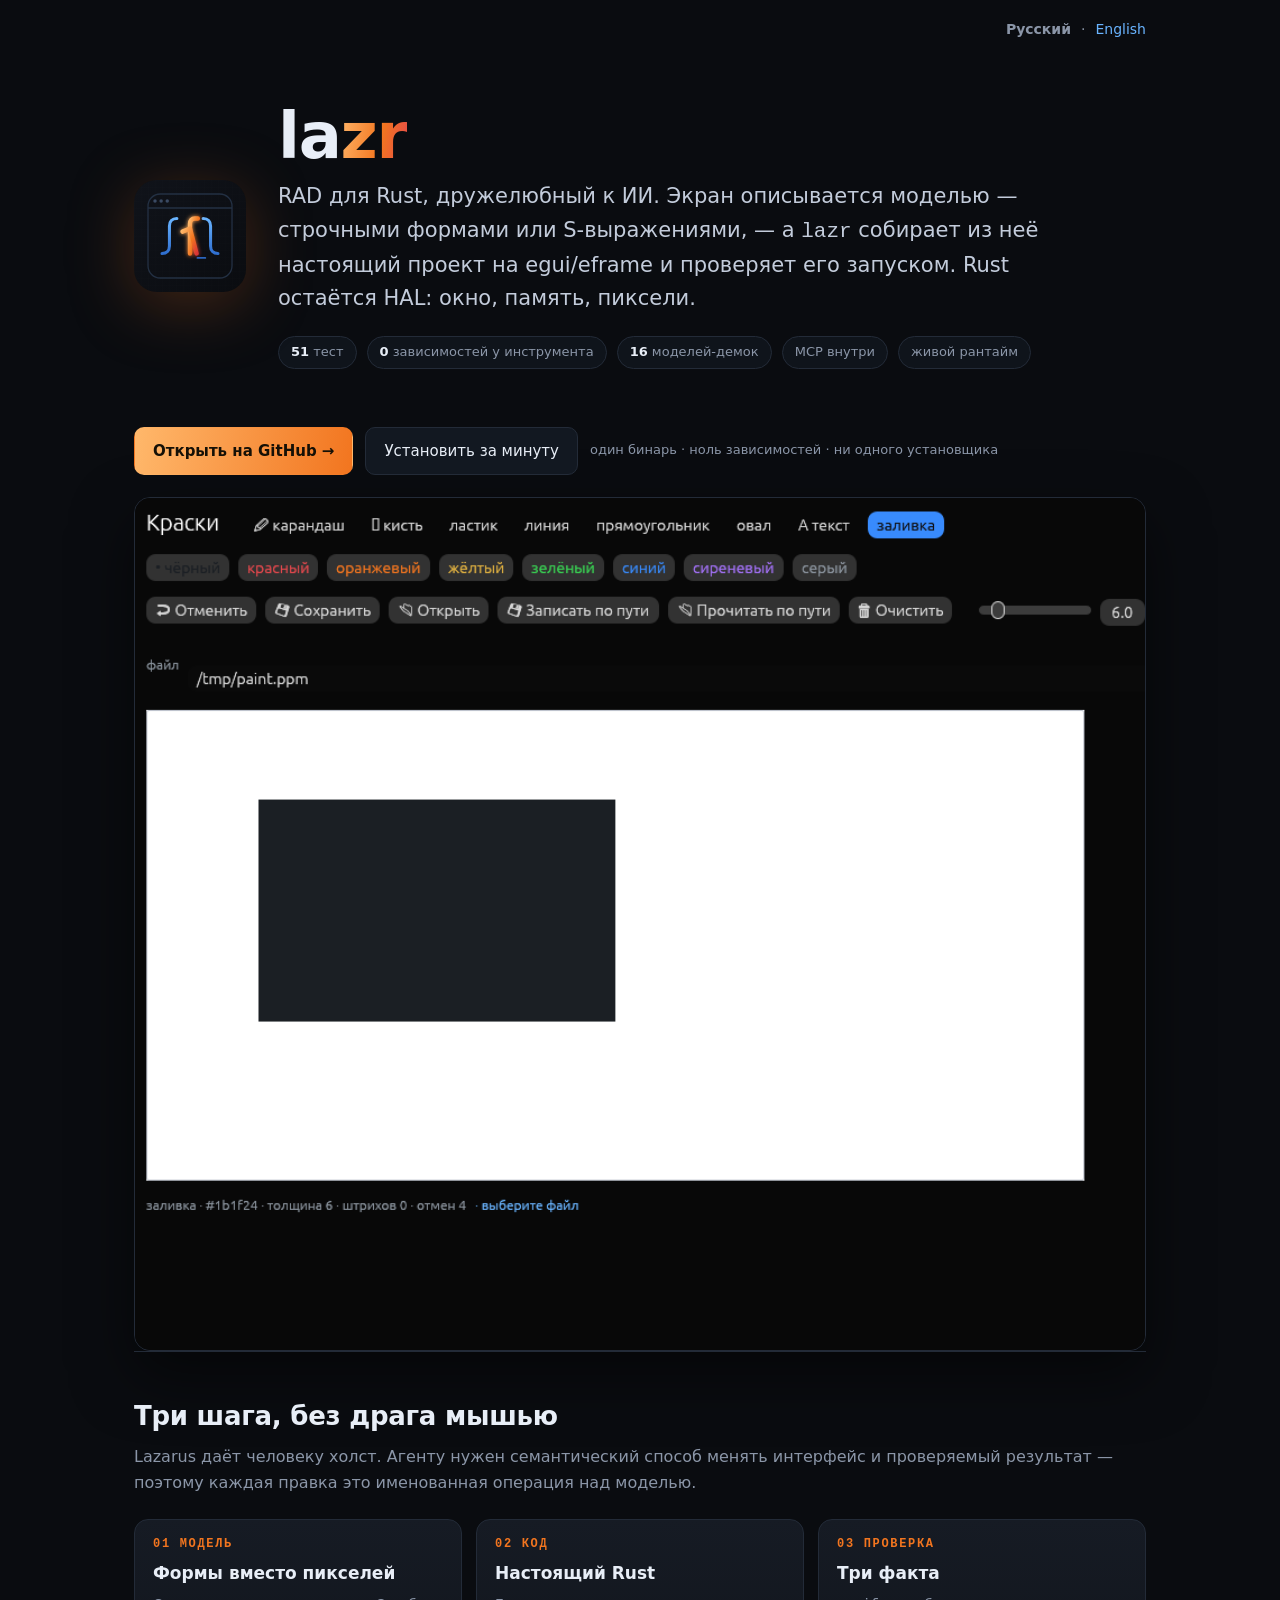
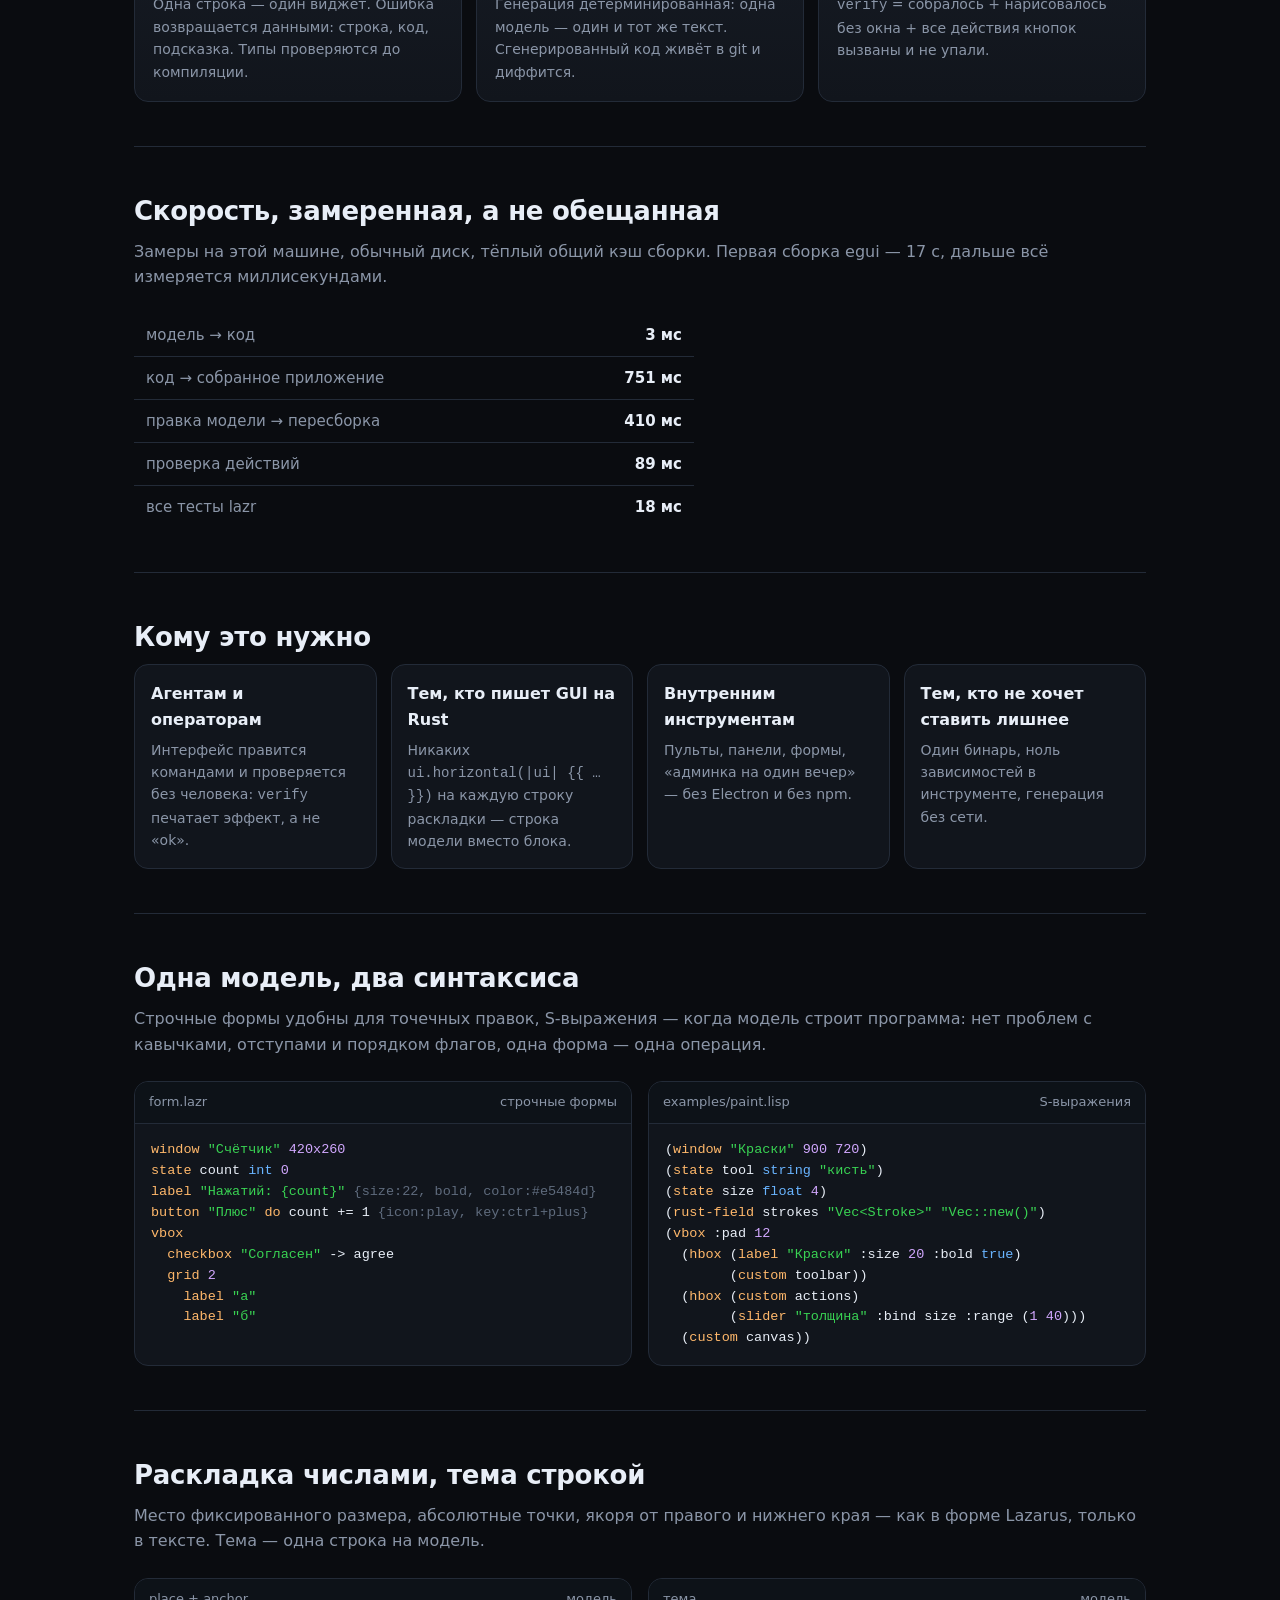
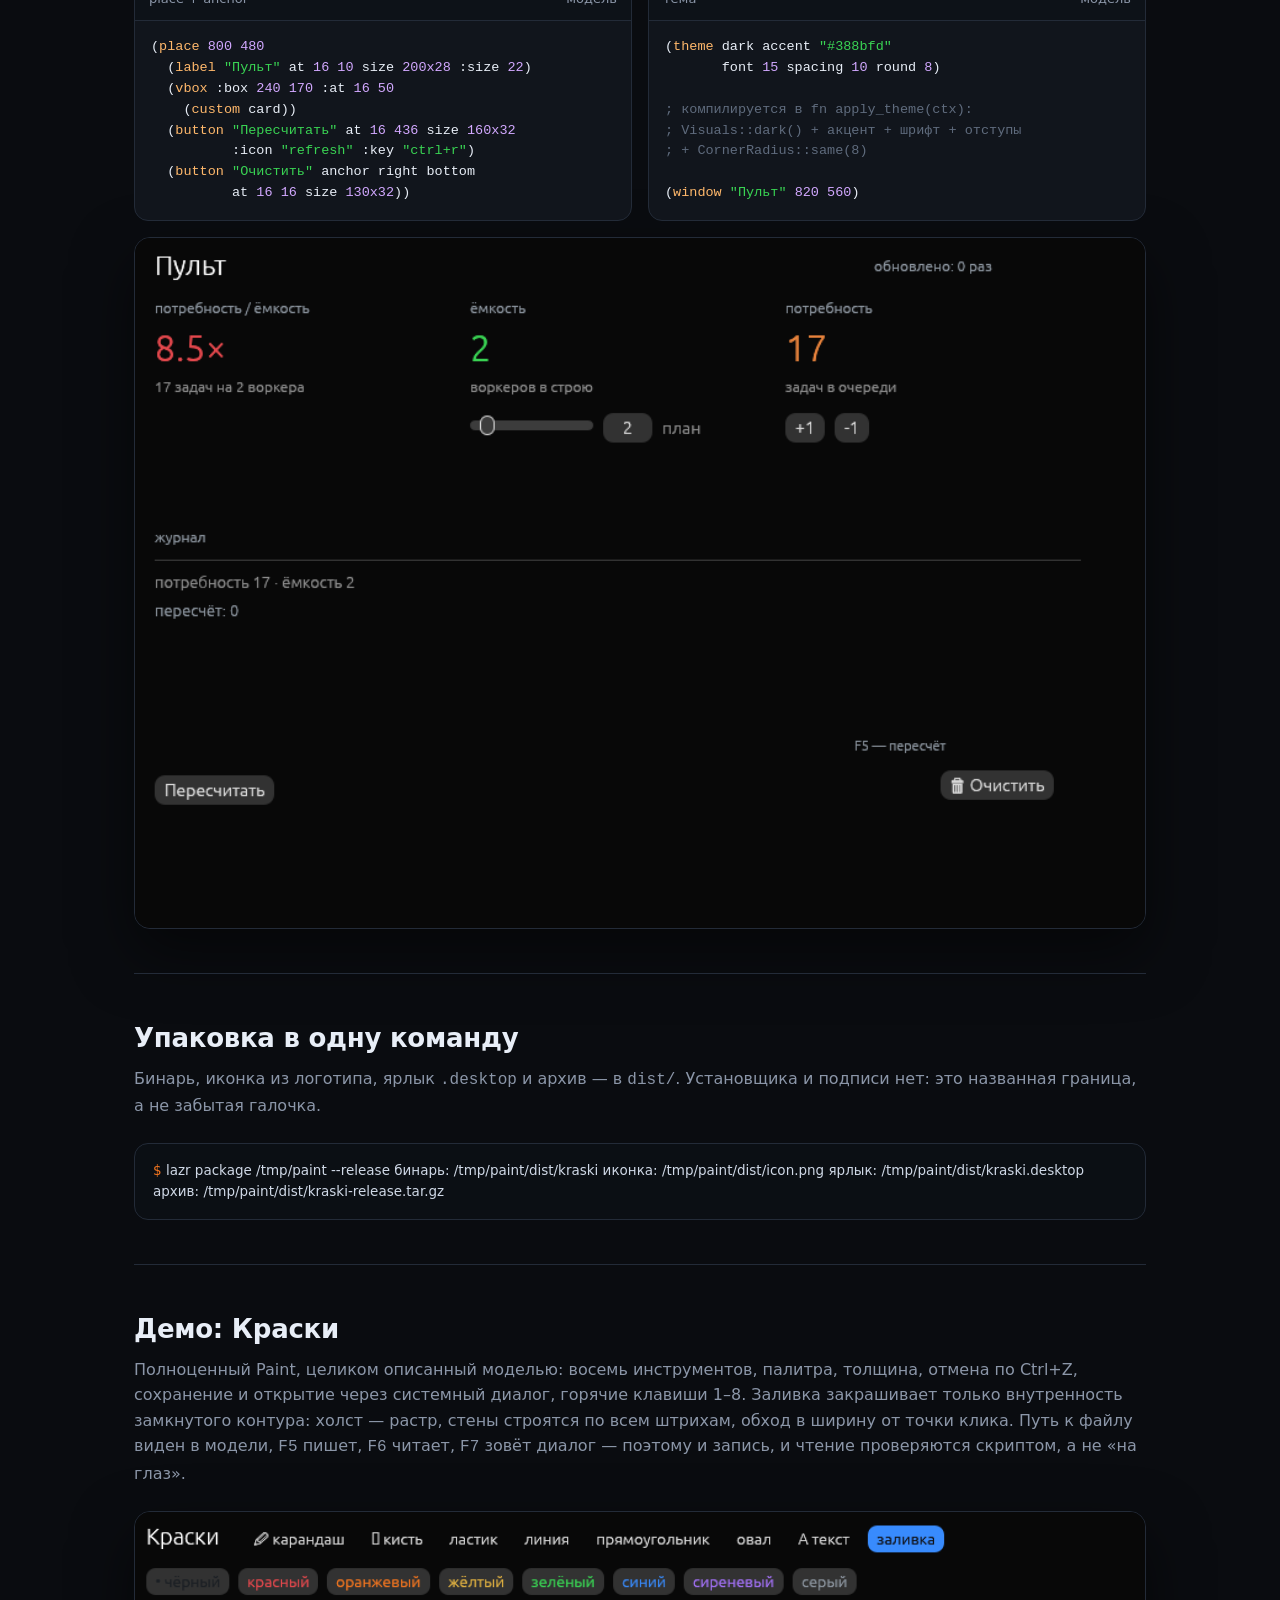
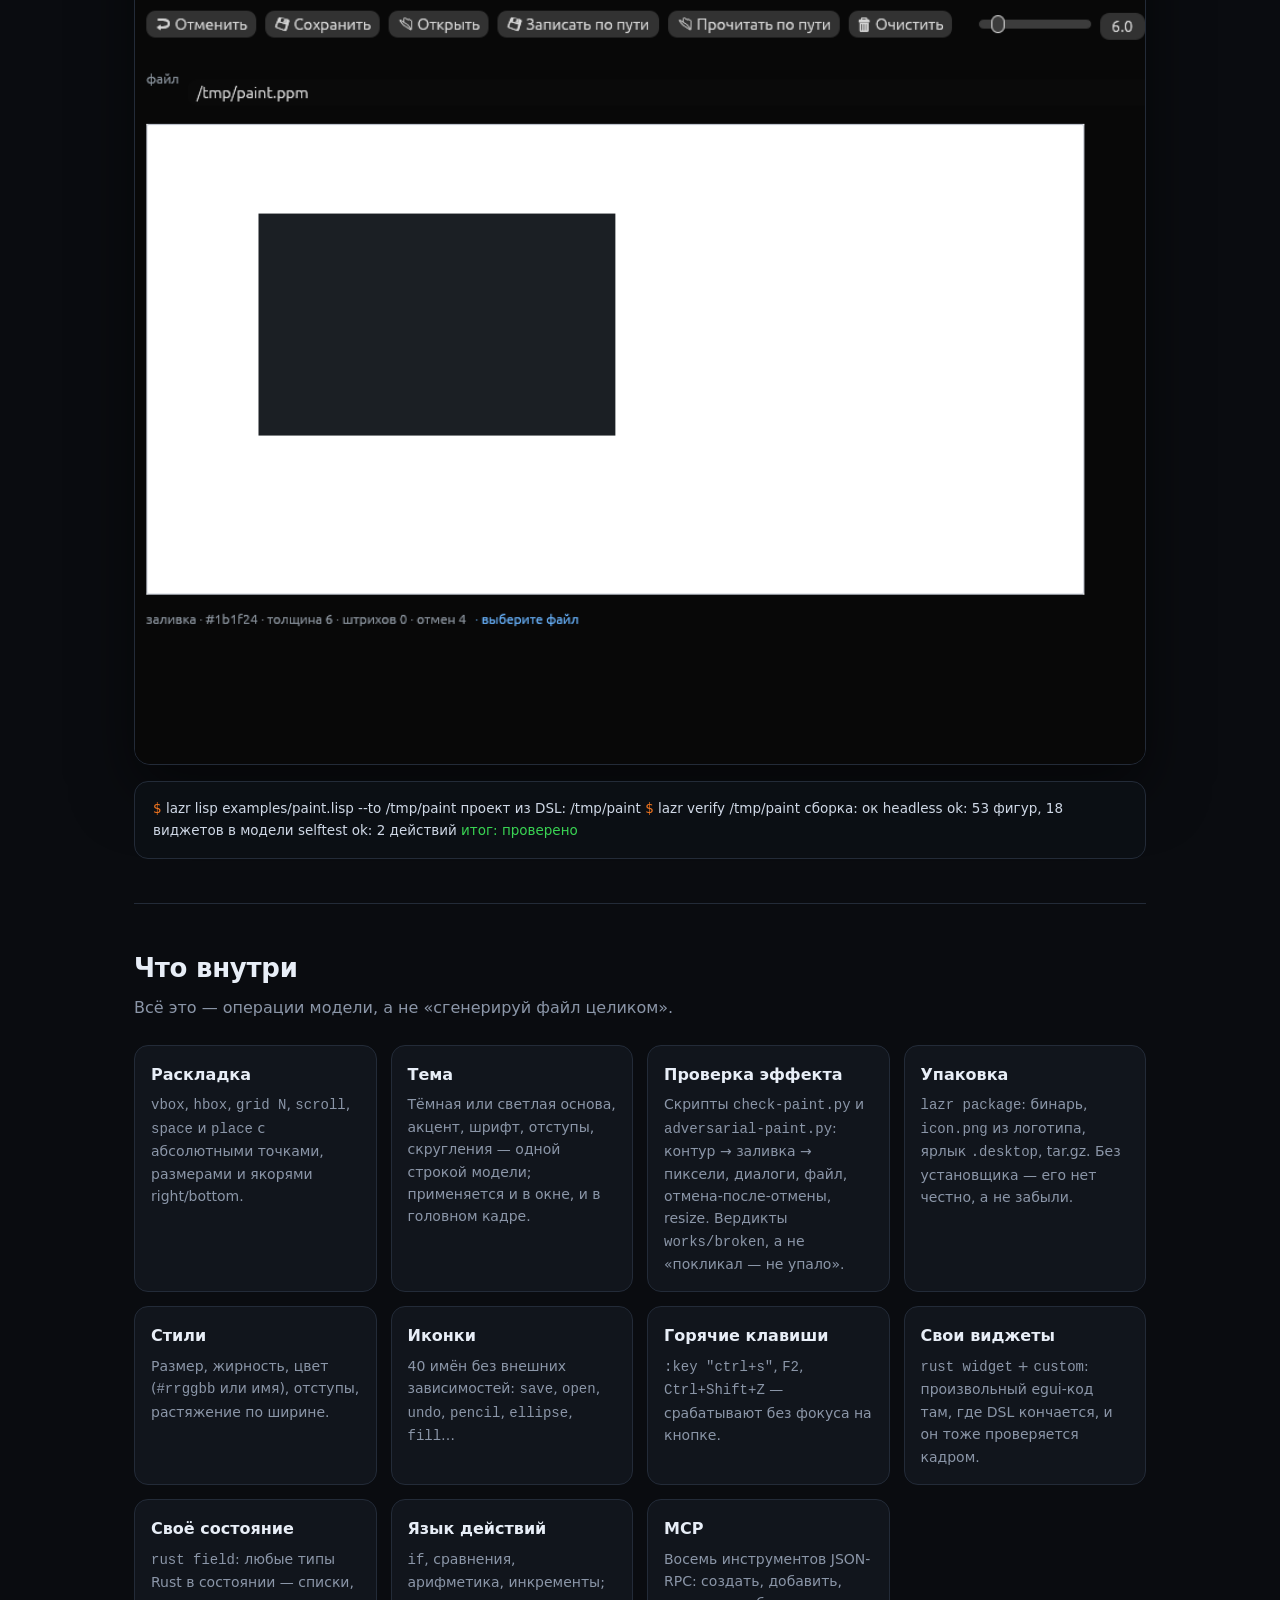
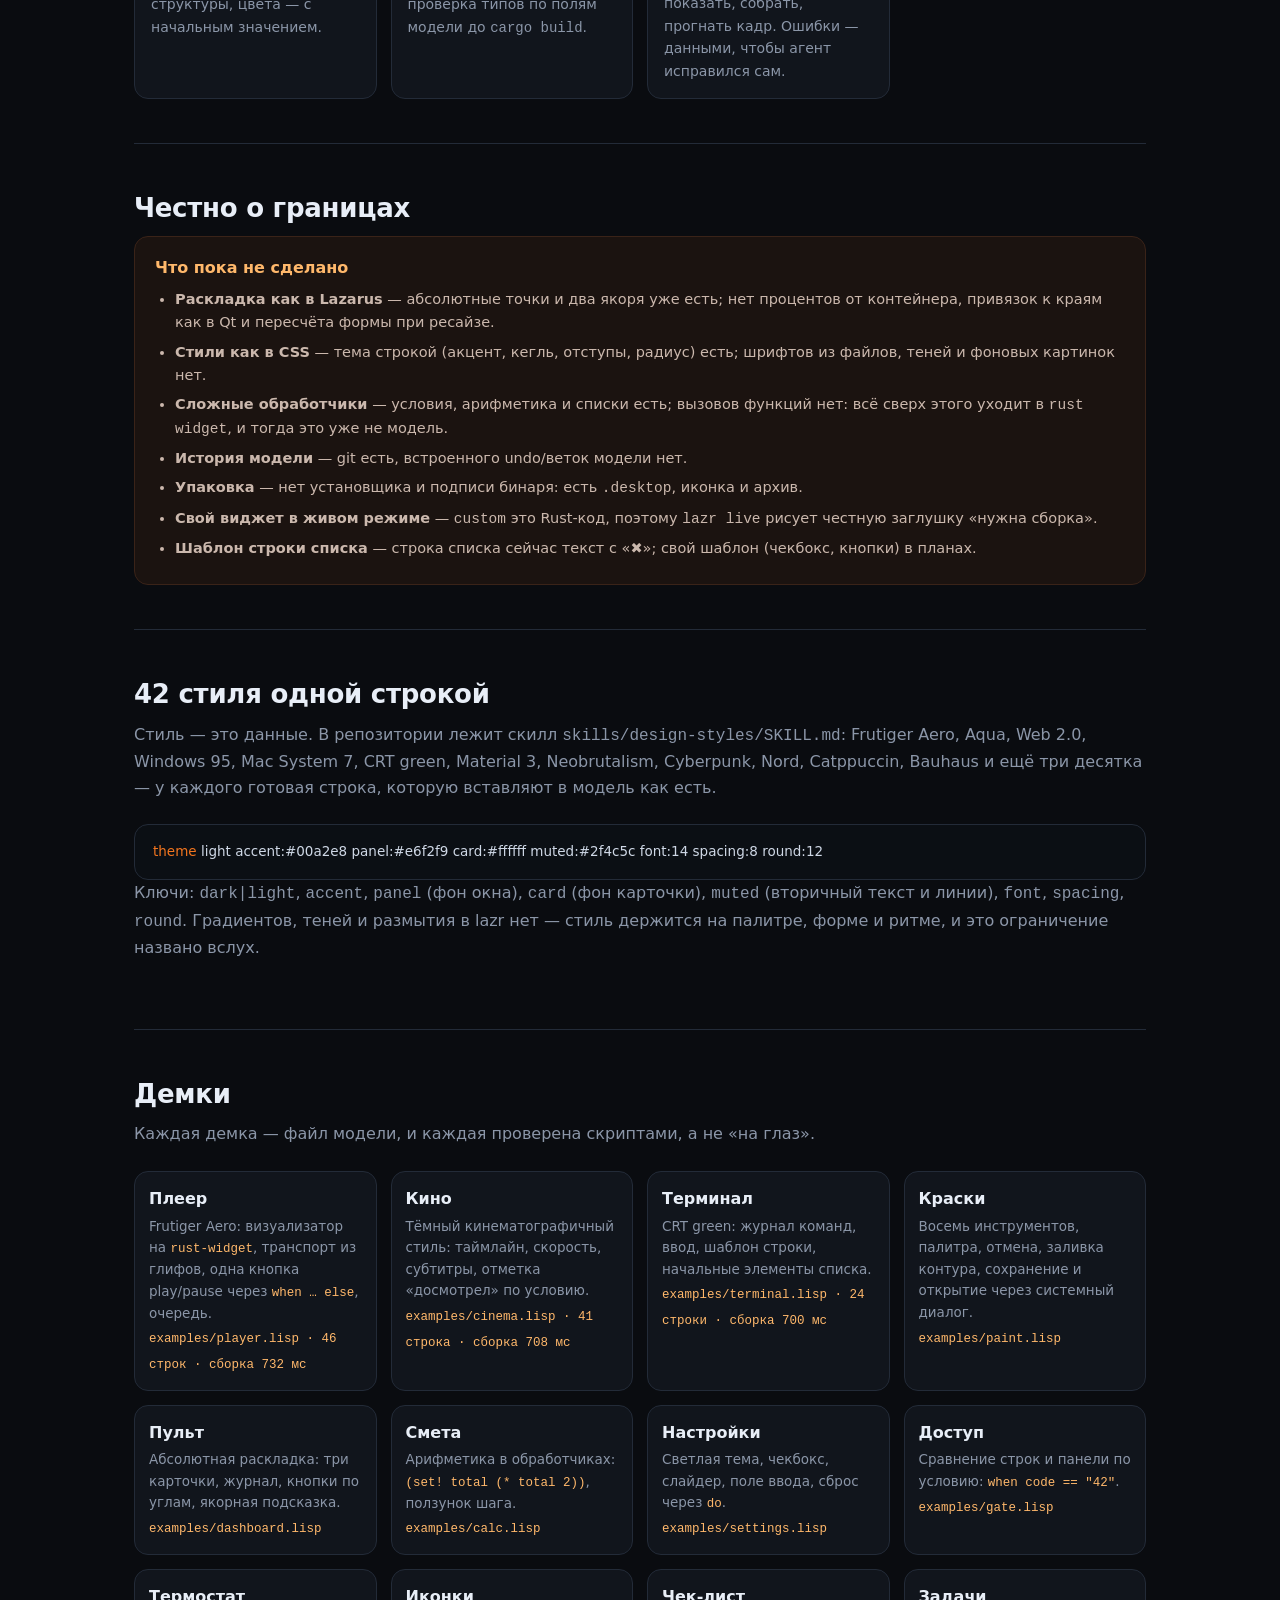
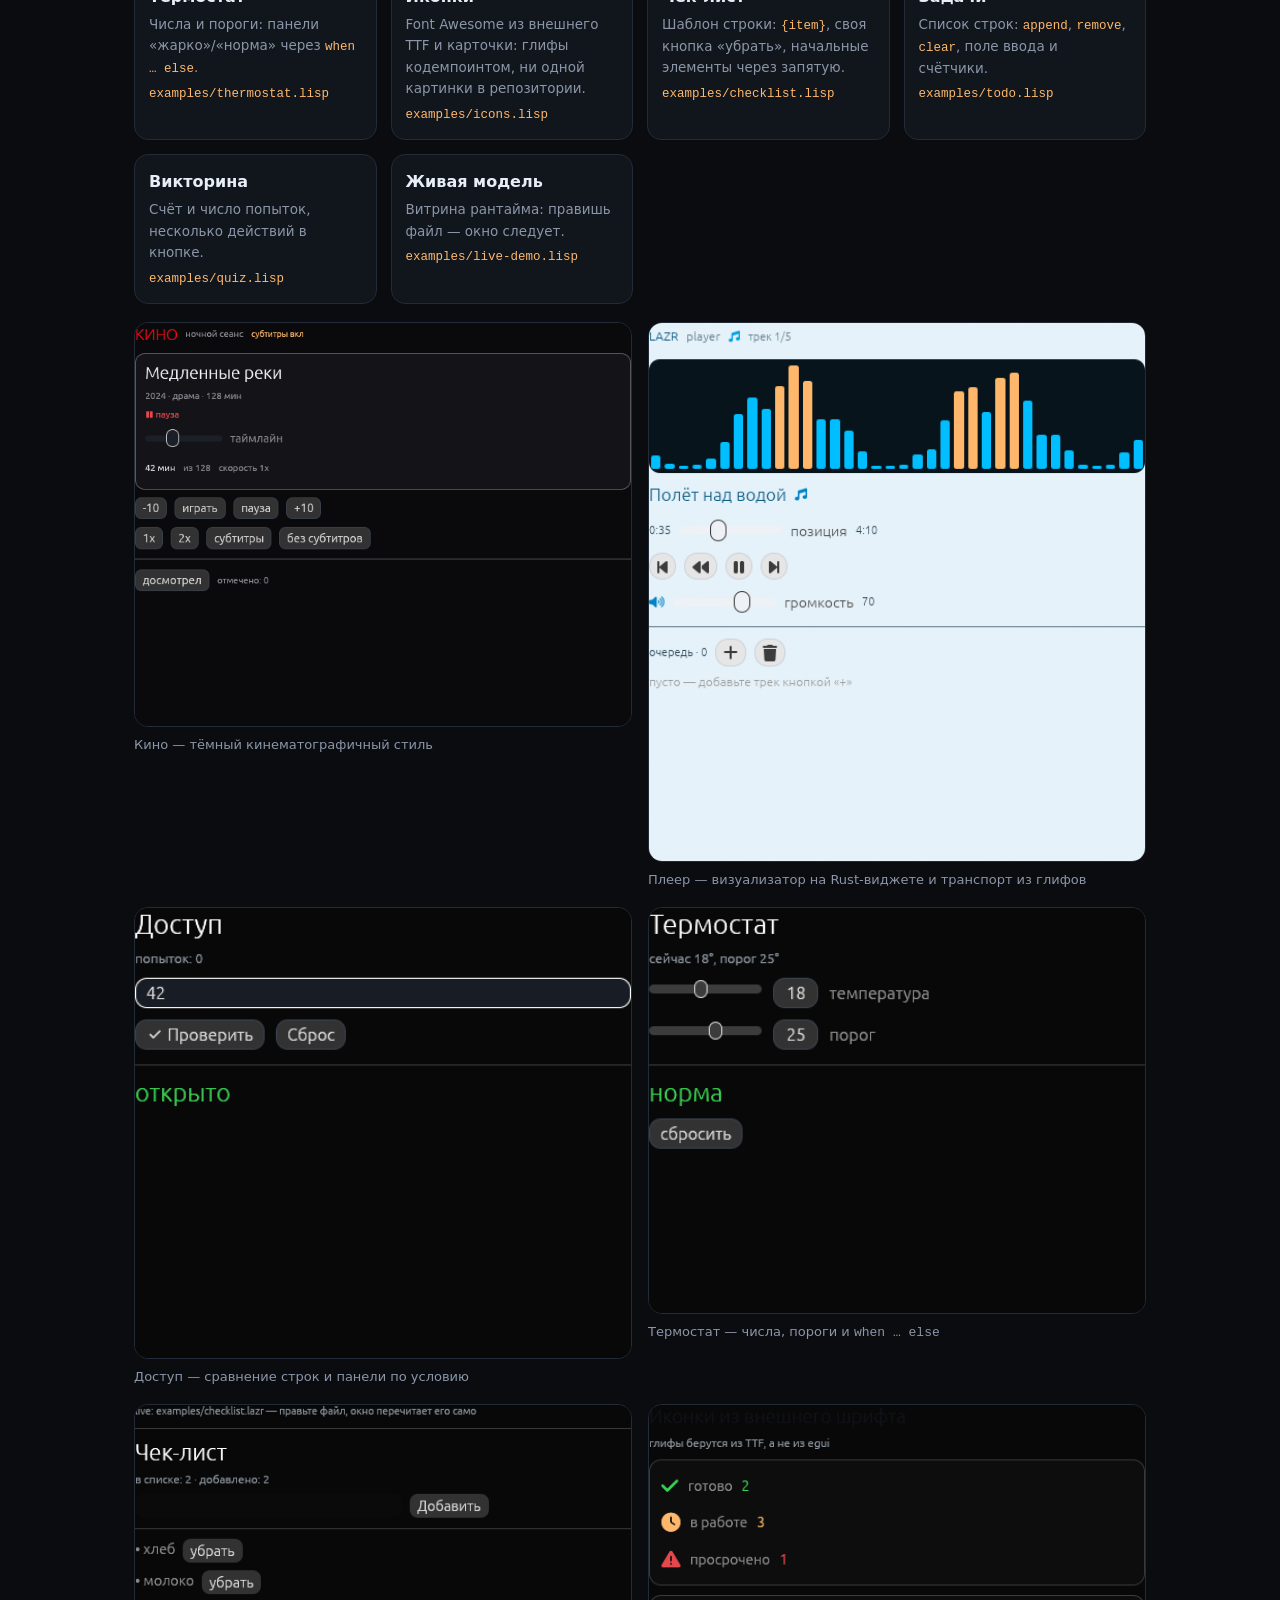
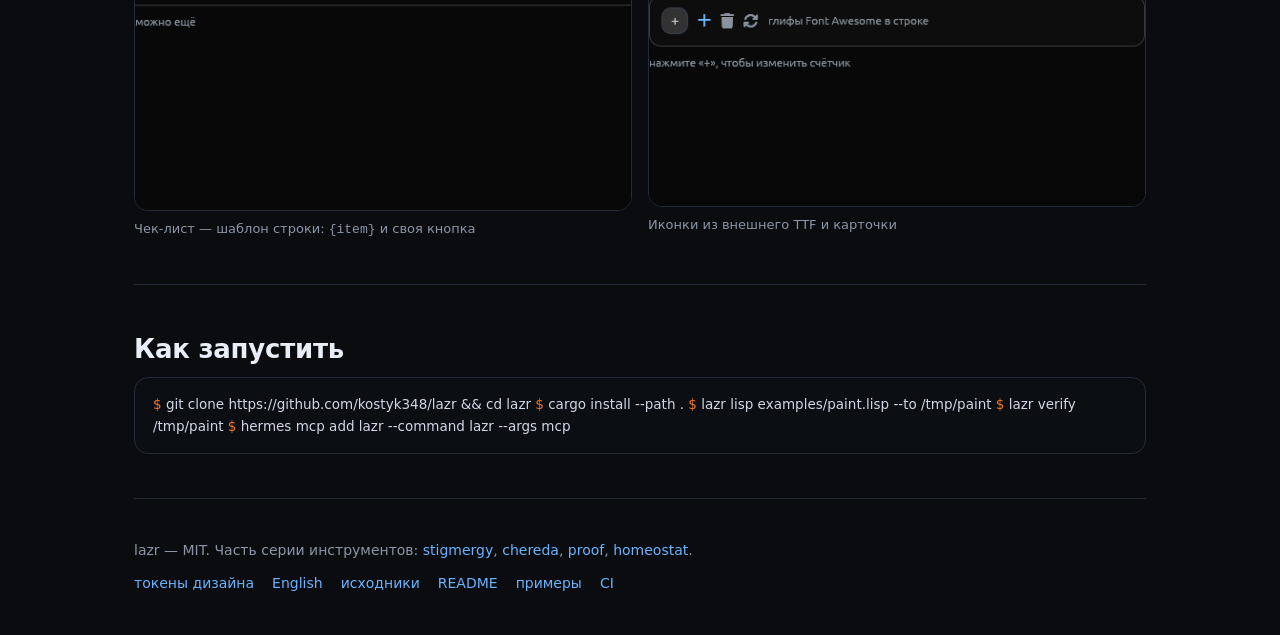
==== docs/index.html @ f82d8f08 "ci: счётчик фигур учитывает фон окна; скриншот «Кино» на странице" ====
<!doctype html>
<html lang="ru">
<head>
<meta charset="utf-8">
<meta name="viewport" content="width=device-width, initial-scale=1">
<title>lazr — RAD для Rust, дружелюбный к ИИ</title>
<meta name="description" content="Модель экрана → настоящий код egui/eframe → сборка → проверка запуском. Модель на строчных формах или S-выражениях, MCP-сервер внутри.">
<link rel="icon" href="logo.svg" type="image/svg+xml">
<style>
  :root{
    --bg:#0a0c10; --panel:#11151c; --panel2:#161b24; --line:#232b38;
    --ink:#e8eef7; --muted:#8b96a8; --flame:#f2751f; --amber:#ffb86b;
    --wire:#69b4ff; --green:#39d353; --red:#e5484d;
  }
  *{box-sizing:border-box}
  body{margin:0;background:radial-gradient(1200px 600px at 15% -10%,#1a2230 0%,var(--bg) 55%);
       color:var(--ink);font:16px/1.6 ui-sans-serif,system-ui,-apple-system,"Segoe UI",Roboto,sans-serif;
       -webkit-font-smoothing:antialiased}
  a{color:var(--wire);text-decoration:none}
  a:hover{text-decoration:underline}
  code,pre{font-family:ui-monospace,SFMono-Regular,"JetBrains Mono",Menlo,monospace}
  .wrap{max-width:1060px;margin:0 auto;padding:0 24px}
  .top{display:flex;justify-content:flex-end;gap:10px;padding-top:18px;font-size:14px;color:var(--muted)}
  header{padding:64px 0 32px;display:flex;gap:32px;align-items:center;flex-wrap:wrap}
  header img{width:112px;height:112px;filter:drop-shadow(0 12px 32px rgba(242,117,31,.25))}
  h1{font-size:clamp(38px,6vw,64px);line-height:1;margin:0 0 12px;letter-spacing:-.02em}
  h1 span{background:linear-gradient(100deg,var(--amber),var(--flame) 60%,var(--red));
          -webkit-background-clip:text;background-clip:text;color:transparent}
  .lead{color:#c3ccdb;font-size:clamp(17px,2vw,21px);max-width:62ch;margin:0}
  .badges{display:flex;gap:10px;flex-wrap:wrap;margin-top:20px}
  .badge{font-size:13px;color:var(--muted);border:1px solid var(--line);border-radius:999px;padding:5px 12px;background:#0f141b}
  .badge b{color:var(--ink);font-weight:600}
  section{padding:44px 0;border-top:1px solid var(--line)}
  h2{font-size:26px;margin:0 0 6px;letter-spacing:-.01em}
  .sub{color:var(--muted);margin:0 0 24px}
  .flow{display:grid;grid-template-columns:repeat(auto-fit,minmax(220px,1fr));gap:14px}
  .step{background:linear-gradient(180deg,var(--panel2),var(--panel));border:1px solid var(--line);
        border-radius:14px;padding:18px}
  .step .n{font:600 12px/1 ui-monospace,monospace;color:var(--flame);letter-spacing:.14em;text-transform:uppercase}
  .step h3{margin:10px 0 6px;font-size:17px}
  .step p{margin:0;color:var(--muted);font-size:14px}
  .cols{display:grid;grid-template-columns:1fr 1fr;gap:16px}
  @media (max-width:820px){.cols{grid-template-columns:1fr}}
  .card{background:var(--panel);border:1px solid var(--line);border-radius:14px;overflow:hidden}
  .card .cap{display:flex;justify-content:space-between;align-items:center;padding:10px 14px;
             border-bottom:1px solid var(--line);font-size:13px;color:var(--muted);background:#0d1218}
  .card pre{margin:0;padding:16px;overflow:auto;font-size:13.5px;line-height:1.55}
  .k{color:var(--amber)} .s{color:var(--green)} .c{color:#5f6b7d} .f{color:var(--wire)} .n{color:#d2a8ff}
  .grid{display:grid;grid-template-columns:repeat(auto-fit,minmax(240px,1fr));gap:14px}
  .feat{background:var(--panel);border:1px solid var(--line);border-radius:14px;padding:16px}
  .feat h3{margin:0 0 6px;font-size:16px}
  .feat p{margin:0;color:var(--muted);font-size:14px}
  .shot{border:1px solid var(--line);border-radius:16px;overflow:hidden;box-shadow:0 24px 60px rgba(0,0,0,.5)}
  .shot img{display:block;width:100%;height:auto}
  table{width:100%;border-collapse:collapse;font-size:14px}
  th,td{text-align:left;padding:10px 12px;border-bottom:1px solid var(--line);vertical-align:top}
  th{color:var(--muted);font-weight:600;font-size:13px}
  .honest{background:#1b1310;border:1px solid #3a2318;border-radius:14px;padding:18px 20px}
  .honest h3{margin:0 0 8px;color:var(--amber);font-size:16px}
  .honest ul{margin:0;padding-left:20px;color:#cbb8ad;font-size:14.5px}
  .honest li{margin:6px 0}
  footer{padding:40px 0 64px;color:var(--muted);font-size:14px;border-top:1px solid var(--line)}
  .links{display:flex;gap:18px;flex-wrap:wrap;margin-top:10px}
  .cta{display:flex;gap:12px;align-items:center;flex-wrap:wrap;margin:26px 0 6px}
  .btn{display:inline-block;border:1px solid var(--line);border-radius:10px;padding:11px 18px;font-size:15px;
       color:var(--ink);background:#121821;text-decoration:none}
  .btn:hover{border-color:var(--flame);text-decoration:none}
  .btn.primary{background:linear-gradient(100deg,var(--amber),var(--flame));color:#151006;border-color:transparent;font-weight:600}
  .cta-note{color:var(--muted);font-size:13px}
  .hero-shot{margin-top:22px}
  .nums{width:100%;border-collapse:collapse;font-size:15px;max-width:560px}
  .nums td{padding:9px 12px;border-bottom:1px solid var(--line);color:var(--muted)}
  .nums td:last-child{text-align:right;color:var(--ink);font-variant-numeric:tabular-nums}
  .nums tr:last-child td{border-bottom:none}
  .shots{display:grid;grid-template-columns:1fr 1fr;gap:16px;margin-top:18px}
  .shots figure:first-child{grid-row:span 1}
  .shots figure{margin:0}
  .shots img{width:100%;border:1px solid var(--line);border-radius:14px;display:block}
  .shots figcaption{color:var(--muted);font-size:13px;padding-top:8px}
  @media (max-width:820px){.shots{grid-template-columns:1fr}}
  .demos{display:grid;grid-template-columns:repeat(auto-fit,minmax(220px,1fr));gap:14px}
  .demo{background:var(--panel);border:1px solid var(--line);border-radius:14px;padding:14px}
  .demo h3{margin:0 0 4px;font-size:16px}
  .demo p{margin:0;color:var(--muted);font-size:13.5px}
  .demo code{font-size:12.5px;color:var(--amber)}
  .term{background:#0b0f14;border:1px solid var(--line);border-radius:14px;padding:16px 18px;font-size:13.5px;
        overflow:auto;color:#cfd8e6}
  .term .ok{color:var(--green)} .term .p{color:var(--flame)}
</style>
</head>
<body>
<div class="wrap">

<div class="top"><b>Русский</b> · <a href="index.en.html">English</a></div>

<header>
  <img src="logo.svg" alt="логотип lazr: скобки S-выражения и лямбда в окне">
  <div>
    <h1>la<span>zr</span></h1>
    <p class="lead">RAD для Rust, дружелюбный к ИИ. Экран описывается моделью — строчными формами или
      S-выражениями, — а <code>lazr</code> собирает из неё настоящий проект на egui/eframe и проверяет его
      запуском. Rust остаётся HAL: окно, память, пиксели.</p>
    <div class="badges">
      <span class="badge"><b>51</b> тест</span>
      <span class="badge"><b>0</b> зависимостей у инструмента</span>
      <span class="badge"><b>16</b> моделей-демок</span>
      <span class="badge">MCP внутри</span>
      <span class="badge">живой рантайм</span>
    </div>
  </div>
</header>

<div class="cta">
  <a class="btn primary" href="https://github.com/kostyk348/lazr">Открыть на GitHub →</a>
  <a class="btn" href="#start">Установить за минуту</a>
  <span class="cta-note">один бинарь · ноль зависимостей · ни одного установщика</span>
</div>

<div class="shot hero-shot"><img src="paint.png" alt="Краски — приложение, целиком описанное моделью"></div>

<section>
  <h2>Три шага, без драга мышью</h2>
  <p class="sub">Lazarus даёт человеку холст. Агенту нужен семантический способ менять интерфейс и проверяемый
    результат — поэтому каждая правка это именованная операция над моделью.</p>
  <div class="flow">
    <div class="step"><div class="n">01 модель</div><h3>Формы вместо пикселей</h3>
      <p>Одна строка — один виджет. Ошибка возвращается данными: строка, код, подсказка. Типы проверяются до компиляции.</p></div>
    <div class="step"><div class="n">02 код</div><h3>Настоящий Rust</h3>
      <p>Генерация детерминированная: одна модель — один и тот же текст. Сгенерированный код живёт в git и диффится.</p></div>
    <div class="step"><div class="n">03 проверка</div><h3>Три факта</h3>
      <p><code>verify</code> = собралось + нарисовалось без окна + все действия кнопок вызваны и не упали.</p></div>
  </div>
</section>

<section>
  <h2>Скорость, замеренная, а не обещанная</h2>
  <p class="sub">Замеры на этой машине, обычный диск, тёплый общий кэш сборки. Первая сборка egui — 17 с, дальше
    всё измеряется миллисекундами.</p>
  <table class="nums">
    <tr><td>модель → код</td><td><b>3 мс</b></td></tr>
    <tr><td>код → собранное приложение</td><td><b>751 мс</b></td></tr>
    <tr><td>правка модели → пересборка</td><td><b>410 мс</b></td></tr>
    <tr><td>проверка действий</td><td><b>89 мс</b></td></tr>
    <tr><td>все тесты lazr</td><td><b>18 мс</b></td></tr>
  </table>
</section>

<section>
  <h2>Кому это нужно</h2>
  <div class="grid">
    <div class="feat"><h3>Агентам и операторам</h3><p>Интерфейс правится командами и проверяется без человека:
      <code>verify</code> печатает эффект, а не «ok».</p></div>
    <div class="feat"><h3>Тем, кто пишет GUI на Rust</h3><p>Никаких <code>ui.horizontal(|ui| {{ … }})</code> на каждую
      строку раскладки — строка модели вместо блока.</p></div>
    <div class="feat"><h3>Внутренним инструментам</h3><p>Пульты, панели, формы, «админка на один вечер» —
      без Electron и без npm.</p></div>
    <div class="feat"><h3>Тем, кто не хочет ставить лишнее</h3><p>Один бинарь, ноль зависимостей
      в инструменте, генерация без сети.</p></div>
  </div>
</section>

<section>
  <h2>Одна модель, два синтаксиса</h2>
  <p class="sub">Строчные формы удобны для точечных правок, S-выражения — когда модель строит программа:
    нет проблем с кавычками, отступами и порядком флагов, одна форма — одна операция.</p>
  <div class="cols">
    <div class="card">
      <div class="cap"><span>form.lazr</span><span>строчные формы</span></div>
<pre><span class="k">window</span> <span class="s">"Счётчик"</span> <span class="n">420x260</span>
<span class="k">state</span> count <span class="f">int</span> <span class="n">0</span>
<span class="k">label</span> <span class="s">"Нажатий: {count}"</span> <span class="c">{size:22, bold, color:#e5484d}</span>
<span class="k">button</span> <span class="s">"Плюс"</span> <span class="k">do</span> count += 1 <span class="c">{icon:play, key:ctrl+plus}</span>
<span class="k">vbox</span>
  <span class="k">checkbox</span> <span class="s">"Согласен"</span> -&gt; agree
  <span class="k">grid</span> <span class="n">2</span>
    <span class="k">label</span> <span class="s">"а"</span>
    <span class="k">label</span> <span class="s">"б"</span></pre>
    </div>
    <div class="card">
      <div class="cap"><span>examples/paint.lisp</span><span>S-выражения</span></div>
<pre>(<span class="k">window</span> <span class="s">"Краски"</span> <span class="n">900</span> <span class="n">720</span>)
(<span class="k">state</span> tool <span class="f">string</span> <span class="s">"кисть"</span>)
(<span class="k">state</span> size <span class="f">float</span> <span class="n">4</span>)
(<span class="k">rust-field</span> strokes <span class="s">"Vec&lt;Stroke&gt;"</span> <span class="s">"Vec::new()"</span>)
(<span class="k">vbox</span> :pad <span class="n">12</span>
  (<span class="k">hbox</span> (<span class="k">label</span> <span class="s">"Краски"</span> :size <span class="n">20</span> :bold <span class="f">true</span>)
        (<span class="k">custom</span> toolbar))
  (<span class="k">hbox</span> (<span class="k">custom</span> actions)
        (<span class="k">slider</span> <span class="s">"толщина"</span> :bind size :range (<span class="n">1</span> <span class="n">40</span>)))
  (<span class="k">custom</span> canvas))</pre>
    </div>
  </div>
</section>

<section>
  <h2>Раскладка числами, тема строкой</h2>
  <p class="sub">Место фиксированного размера, абсолютные точки, якоря от правого и нижнего края — как в форме
    Lazarus, только в тексте. Тема — одна строка на модель.</p>
  <div class="cols">
    <div class="card">
      <div class="cap"><span>place + anchor</span><span>модель</span></div>
<pre>(<span class="k">place</span> <span class="n">800 480</span>
  (<span class="k">label</span> <span class="s">"Пульт"</span> at <span class="n">16 10</span> size <span class="n">200x28</span> :size <span class="n">22</span>)
  (<span class="k">vbox</span> :box <span class="n">240 170</span> :at <span class="n">16 50</span>
    (<span class="k">custom</span> card))
  (<span class="k">button</span> <span class="s">"Пересчитать"</span> at <span class="n">16 436</span> size <span class="n">160x32</span>
          :icon <span class="s">"refresh"</span> :key <span class="s">"ctrl+r"</span>)
  (<span class="k">button</span> <span class="s">"Очистить"</span> anchor right bottom
          at <span class="n">16 16</span> size <span class="n">130x32</span>))</pre>
    </div>
    <div class="card">
      <div class="cap"><span>тема</span><span>модель</span></div>
<pre>(<span class="k">theme</span> dark accent <span class="s">"#388bfd"</span>
       font <span class="n">15</span> spacing <span class="n">10</span> round <span class="n">8</span>)

<span class="c">; компилируется в fn apply_theme(ctx):</span>
<span class="c">; Visuals::dark() + акцент + шрифт + отступы</span>
<span class="c">; + CornerRadius::same(8)</span>

(<span class="k">window</span> <span class="s">"Пульт"</span> <span class="n">820 560</span>)</pre>
    </div>
  </div>
  <div class="shot" style="margin-top:16px"><img src="dashboard.png" alt="окно Пульт: три карточки в ряд, журнал, кнопки в углах"></div>
</section>

<section>
  <h2>Упаковка в одну команду</h2>
  <p class="sub">Бинарь, иконка из логотипа, ярлык <code>.desktop</code> и архив — в <code>dist/</code>.
    Установщика и подписи нет: это названная граница, а не забытая галочка.</p>
  <div class="term"><span class="p">$</span> lazr package /tmp/paint --release
бинарь: /tmp/paint/dist/kraski
иконка: /tmp/paint/dist/icon.png
ярлык:  /tmp/paint/dist/kraski.desktop
архив:  /tmp/paint/dist/kraski-release.tar.gz</div>
</section>

<section>
  <h2>Демо: Краски</h2>
  <p class="sub">Полноценный Paint, целиком описанный моделью: восемь инструментов, палитра, толщина, отмена
    по Ctrl+Z, сохранение и открытие через системный диалог, горячие клавиши 1–8. Заливка закрашивает только
    внутренность замкнутого контура: холст — растр, стены строятся по всем штрихам, обход в ширину от точки клика.
    Путь к файлу виден в модели, <code>F5</code> пишет, <code>F6</code> читает, <code>F7</code> зовёт диалог —
    поэтому и запись, и чтение проверяются скриптом, а не «на глаз».</p>
  <div class="shot"><img src="paint.png" alt="окно приложения Краски: панель инструментов, палитра, белый холст с фигурами"></div>
  <div class="term" style="margin-top:16px">
<span class="p">$</span> lazr lisp examples/paint.lisp --to /tmp/paint
проект из DSL: /tmp/paint
<span class="p">$</span> lazr verify /tmp/paint
сборка: ок
headless ok: 53 фигур, 18 виджетов в модели
selftest ok: 2 действий
<span class="ok">итог: проверено</span>
  </div>
</section>

<section>
  <h2>Что внутри</h2>
  <p class="sub">Всё это — операции модели, а не «сгенерируй файл целиком».</p>
  <div class="grid">
    <div class="feat"><h3>Раскладка</h3><p><code>vbox</code>, <code>hbox</code>, <code>grid N</code>,
      <code>scroll</code>, <code>space</code> и <code>place</code> с абсолютными точками, размерами и якорями
      right/bottom.</p></div>
    <div class="feat"><h3>Тема</h3><p>Тёмная или светлая основа, акцент, шрифт, отступы, скругления — одной
      строкой модели; применяется и в окне, и в головном кадре.</p></div>
    <div class="feat"><h3>Проверка эффекта</h3><p>Скрипты <code>check-paint.py</code> и
      <code>adversarial-paint.py</code>: контур → заливка → пиксели, диалоги, файл, отмена-после-отмены,
      resize. Вердикты <code>works/broken</code>, а не «покликал — не упало».</p></div>
    <div class="feat"><h3>Упаковка</h3><p><code>lazr package</code>: бинарь, <code>icon.png</code> из логотипа,
      ярлык <code>.desktop</code>, tar.gz. Без установщика — его нет честно, а не забыли.</p></div>
    <div class="feat"><h3>Стили</h3><p>Размер, жирность, цвет (<code>#rrggbb</code> или имя), отступы,
      растяжение по ширине.</p></div>
    <div class="feat"><h3>Иконки</h3><p>40 имён без внешних зависимостей: <code>save</code>, <code>open</code>,
      <code>undo</code>, <code>pencil</code>, <code>ellipse</code>, <code>fill</code>…</p></div>
    <div class="feat"><h3>Горячие клавиши</h3><p><code>:key "ctrl+s"</code>, <code>F2</code>,
      <code>Ctrl+Shift+Z</code> — срабатывают без фокуса на кнопке.</p></div>
    <div class="feat"><h3>Свои виджеты</h3><p><code>rust widget</code> + <code>custom</code>: произвольный egui-код
      там, где DSL кончается, и он тоже проверяется кадром.</p></div>
    <div class="feat"><h3>Своё состояние</h3><p><code>rust field</code>: любые типы Rust в состоянии — списки,
      структуры, цвета — с начальным значением.</p></div>
    <div class="feat"><h3>Язык действий</h3><p><code>if</code>, сравнения, арифметика, инкременты; проверка типов
      по полям модели до <code>cargo build</code>.</p></div>
    <div class="feat"><h3>MCP</h3><p>Восемь инструментов JSON-RPC: создать, добавить, показать, собрать,
      прогнать кадр. Ошибки — данными, чтобы агент исправился сам.</p></div>
  </div>
</section>

<section>
  <h2>Честно о границах</h2>
  <div class="honest">
    <h3>Что пока не сделано</h3>
    <ul>
      <li><b>Раскладка как в Lazarus</b> — абсолютные точки и два якоря уже есть; нет процентов от контейнера,
        привязок к краям как в Qt и пересчёта формы при ресайзе.</li>
      <li><b>Стили как в CSS</b> — тема строкой (акцент, кегль, отступы, радиус) есть; шрифтов из файлов,
        теней и фоновых картинок нет.</li>
      <li><b>Сложные обработчики</b> — условия, арифметика и списки есть; вызовов функций нет: всё сверх
        этого уходит в <code>rust widget</code>, и тогда это уже не модель.</li>
      <li><b>История модели</b> — git есть, встроенного undo/веток модели нет.</li>
      <li><b>Упаковка</b> — нет установщика и подписи бинаря: есть <code>.desktop</code>, иконка и архив.</li>
      <li><b>Свой виджет в живом режиме</b> — <code>custom</code> это Rust-код, поэтому <code>lazr live</code>
        рисует честную заглушку «нужна сборка».</li>
      <li><b>Шаблон строки списка</b> — строка списка сейчас текст с «✖»; свой шаблон (чекбокс, кнопки) в планах.</li>
    </ul>
  </div>
</section>

<section id="styles">
  <h2>42 стиля одной строкой</h2>
  <p class="sub">Стиль — это данные. В репозитории лежит скилл <code>skills/design-styles/SKILL.md</code>:
    Frutiger Aero, Aqua, Web 2.0, Windows 95, Mac System 7, CRT green, Material 3, Neobrutalism,
    Cyberpunk, Nord, Catppuccin, Bauhaus и ещё три десятка — у каждого готовая строка, которую
    вставляют в модель как есть.</p>
  <div class="term"><span class="p">theme</span> light accent:#00a2e8 panel:#e6f2f9 card:#ffffff muted:#2f4c5c font:14 spacing:8 round:12</div>
  <p class="sub">Ключи: <code>dark|light</code>, <code>accent</code>, <code>panel</code> (фон окна),
    <code>card</code> (фон карточки), <code>muted</code> (вторичный текст и линии), <code>font</code>,
    <code>spacing</code>, <code>round</code>. Градиентов, теней и размытия в lazr нет — стиль держится
    на палитре, форме и ритме, и это ограничение названо вслух.</p>
</section>

<section>
  <h2>Демки</h2>
  <p class="sub">Каждая демка — файл модели, и каждая проверена скриптами, а не «на глаз».</p>
  <div class="demos">
        <div class="demo"><h3>Плеер</h3><p>Frutiger Aero: визуализатор на <code>rust-widget</code>,
      транспорт из глифов, одна кнопка play/pause через <code>when … else</code>, очередь.</p>
      <code>examples/player.lisp · 46 строк · сборка 732 мс</code></div>
    <div class="demo"><h3>Кино</h3><p>Тёмный кинематографичный стиль: таймлайн, скорость, субтитры,
      отметка «досмотрел» по условию.</p><code>examples/cinema.lisp · 41 строка · сборка 708 мс</code></div>
    <div class="demo"><h3>Терминал</h3><p>CRT green: журнал команд, ввод, шаблон строки, начальные
      элементы списка.</p><code>examples/terminal.lisp · 24 строки · сборка 700 мс</code></div>
    <div class="demo"><h3>Краски</h3><p>Восемь инструментов, палитра, отмена, заливка контура, сохранение и
      открытие через системный диалог.</p><code>examples/paint.lisp</code></div>
    <div class="demo"><h3>Пульт</h3><p>Абсолютная раскладка: три карточки, журнал, кнопки по углам, якорная
      подсказка.</p><code>examples/dashboard.lisp</code></div>
    <div class="demo"><h3>Смета</h3><p>Арифметика в обработчиках: <code>(set! total (* total 2))</code>,
      ползунок шага.</p><code>examples/calc.lisp</code></div>
    <div class="demo"><h3>Настройки</h3><p>Светлая тема, чекбокс, слайдер, поле ввода, сброс через
      <code>do</code>.</p><code>examples/settings.lisp</code></div>
    <div class="demo"><h3>Доступ</h3><p>Сравнение строк и панели по условию: <code>when code == "42"</code>.</p><code>examples/gate.lisp</code></div>
    <div class="demo"><h3>Термостат</h3><p>Числа и пороги: панели «жарко»/«норма» через <code>when … else</code>.</p><code>examples/thermostat.lisp</code></div>
    <div class="demo"><h3>Иконки</h3><p>Font Awesome из внешнего TTF и карточки: глифы кодемпоинтом,
      ни одной картинки в репозитории.</p><code>examples/icons.lisp</code></div>
    <div class="demo"><h3>Чек-лист</h3><p>Шаблон строки: <code>{item}</code>, своя кнопка «убрать»,
      начальные элементы через запятую.</p><code>examples/checklist.lisp</code></div>
    <div class="demo"><h3>Задачи</h3><p>Список строк: <code>append</code>, <code>remove</code>,
      <code>clear</code>, поле ввода и счётчики.</p><code>examples/todo.lisp</code></div>
    <div class="demo"><h3>Викторина</h3><p>Счёт и число попыток, несколько действий в кнопке.</p><code>examples/quiz.lisp</code></div>
    <div class="demo"><h3>Живая модель</h3><p>Витрина рантайма: правишь файл — окно следует.</p><code>examples/live-demo.lisp</code></div>
  </div>
  <div class="shots">
    <figure><img src="cinema.png" alt="Кино: тёмный стиль, таймлайн, субтитры"><figcaption>Кино — тёмный кинематографичный стиль</figcaption></figure>
    <figure><img src="player.png" alt="Плеер: визуализатор, транспорт, очередь"><figcaption>Плеер — визуализатор на Rust-виджете и транспорт из глифов</figcaption></figure>
    <figure><img src="gate.png" alt="Доступ: панель по условию"><figcaption>Доступ — сравнение строк и панели по условию</figcaption></figure>
    <figure><img src="thermostat.png" alt="Термостат: пороги и ветка else"><figcaption>Термостат — числа, пороги и <code>when … else</code></figcaption></figure>
    <figure><img src="checklist.png" alt="Чек-лист: шаблон строки списка"><figcaption>Чек-лист — шаблон строки: <code>{item}</code> и своя кнопка</figcaption></figure>
    <figure><img src="icons.png" alt="Иконки Font Awesome и карточки"><figcaption>Иконки из внешнего TTF и карточки</figcaption></figure>
  </div>
</section>

<section id="start">
  <h2>Как запустить</h2>
  <div class="term">
<span class="p">$</span> git clone https://github.com/kostyk348/lazr &amp;&amp; cd lazr
<span class="p">$</span> cargo install --path .
<span class="p">$</span> lazr lisp examples/paint.lisp --to /tmp/paint
<span class="p">$</span> lazr verify /tmp/paint
<span class="p">$</span> hermes mcp add lazr --command lazr --args mcp
  </div>
</section>

<footer>
  <div>lazr — MIT. Часть серии инструментов: <a href="https://github.com/kostyk348/stigmergy">stigmergy</a>,
    <a href="https://github.com/kostyk348/chereda">chereda</a>,
    <a href="https://github.com/kostyk348/proof">proof</a>,
    <a href="https://github.com/kostyk348/homeostat">homeostat</a>.</div>
  <div class="links">
    <a href="https://github.com/kostyk348/lazr/blob/master/docs/DESIGN.md">токены дизайна</a>
    <a href="https://github.com/kostyk348/lazr/blob/master/README.en.md">English</a>
    <a href="https://github.com/kostyk348/lazr">исходники</a>
    <a href="https://github.com/kostyk348/lazr/blob/master/README.md">README</a>
    <a href="https://github.com/kostyk348/lazr/tree/master/examples">примеры</a>
    <a href="https://github.com/kostyk348/lazr/actions">CI</a>
  </div>
</footer>

</div>
</body>
</html>
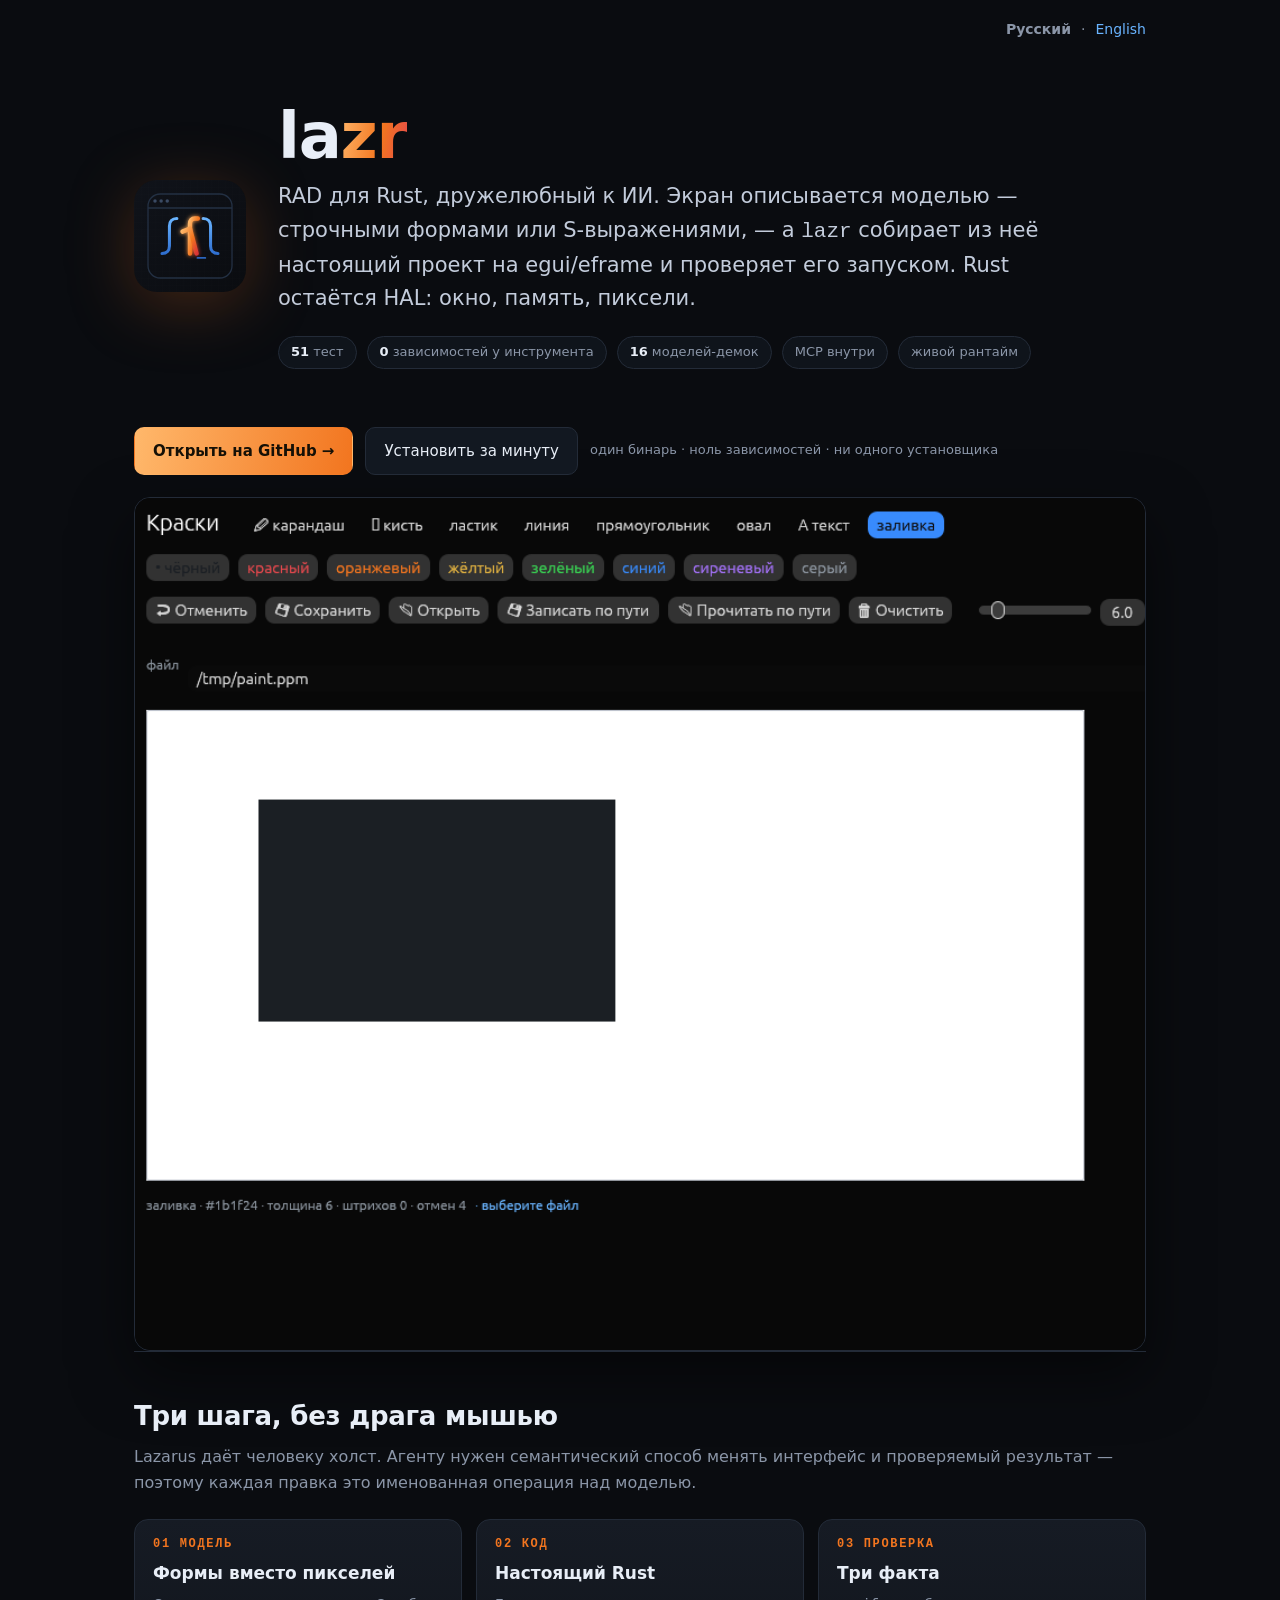
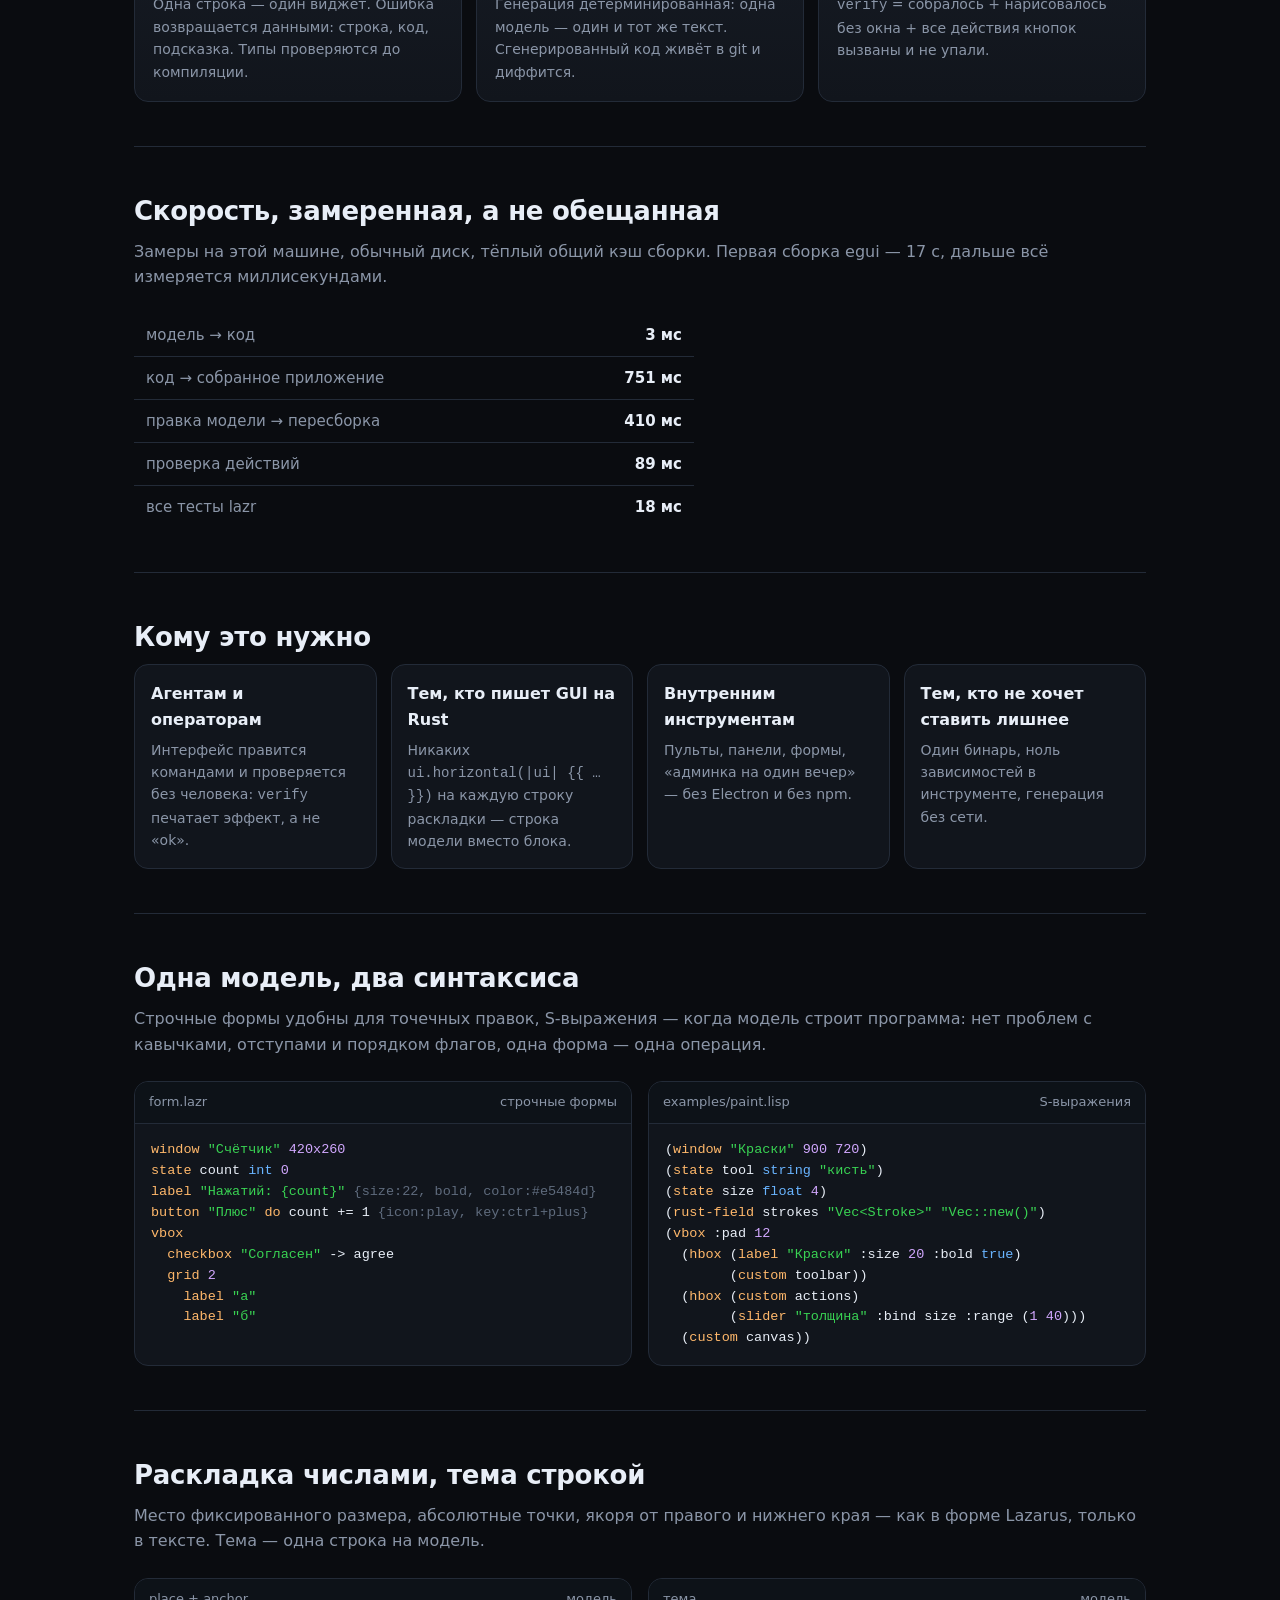
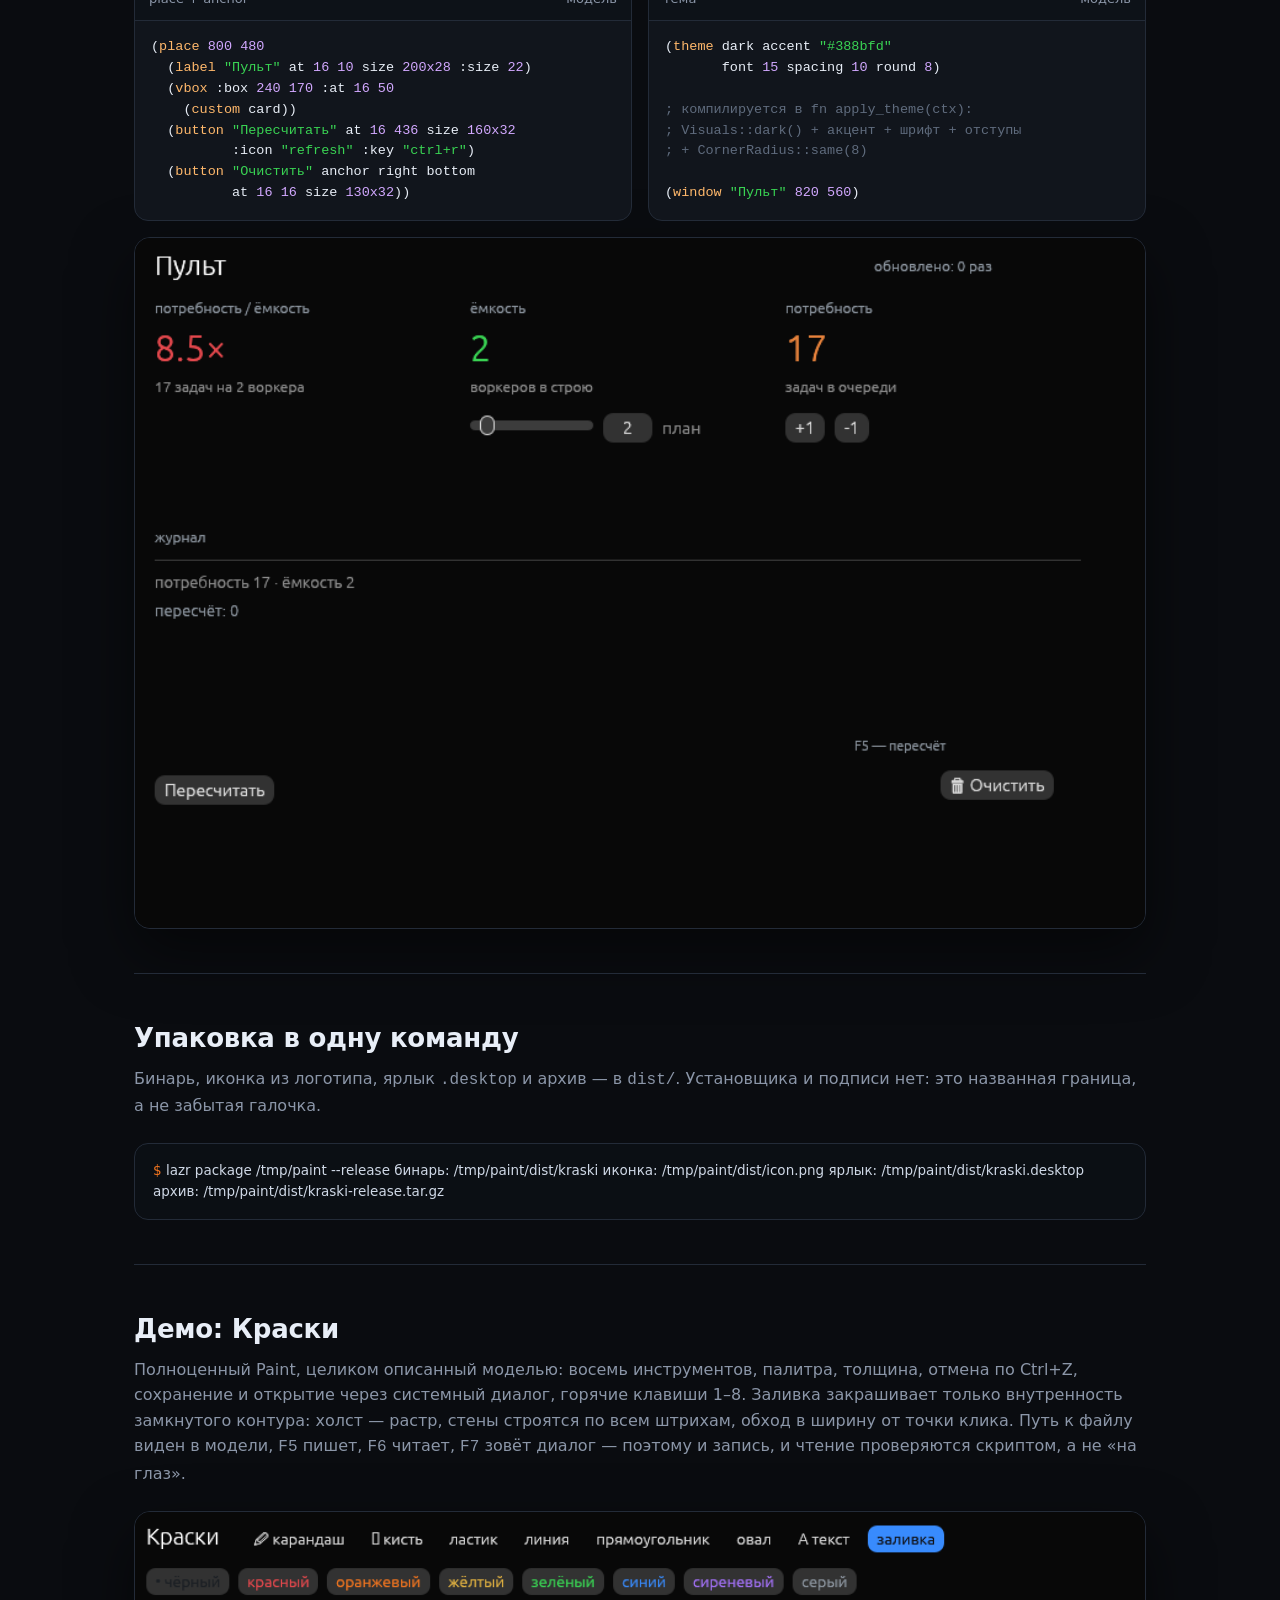
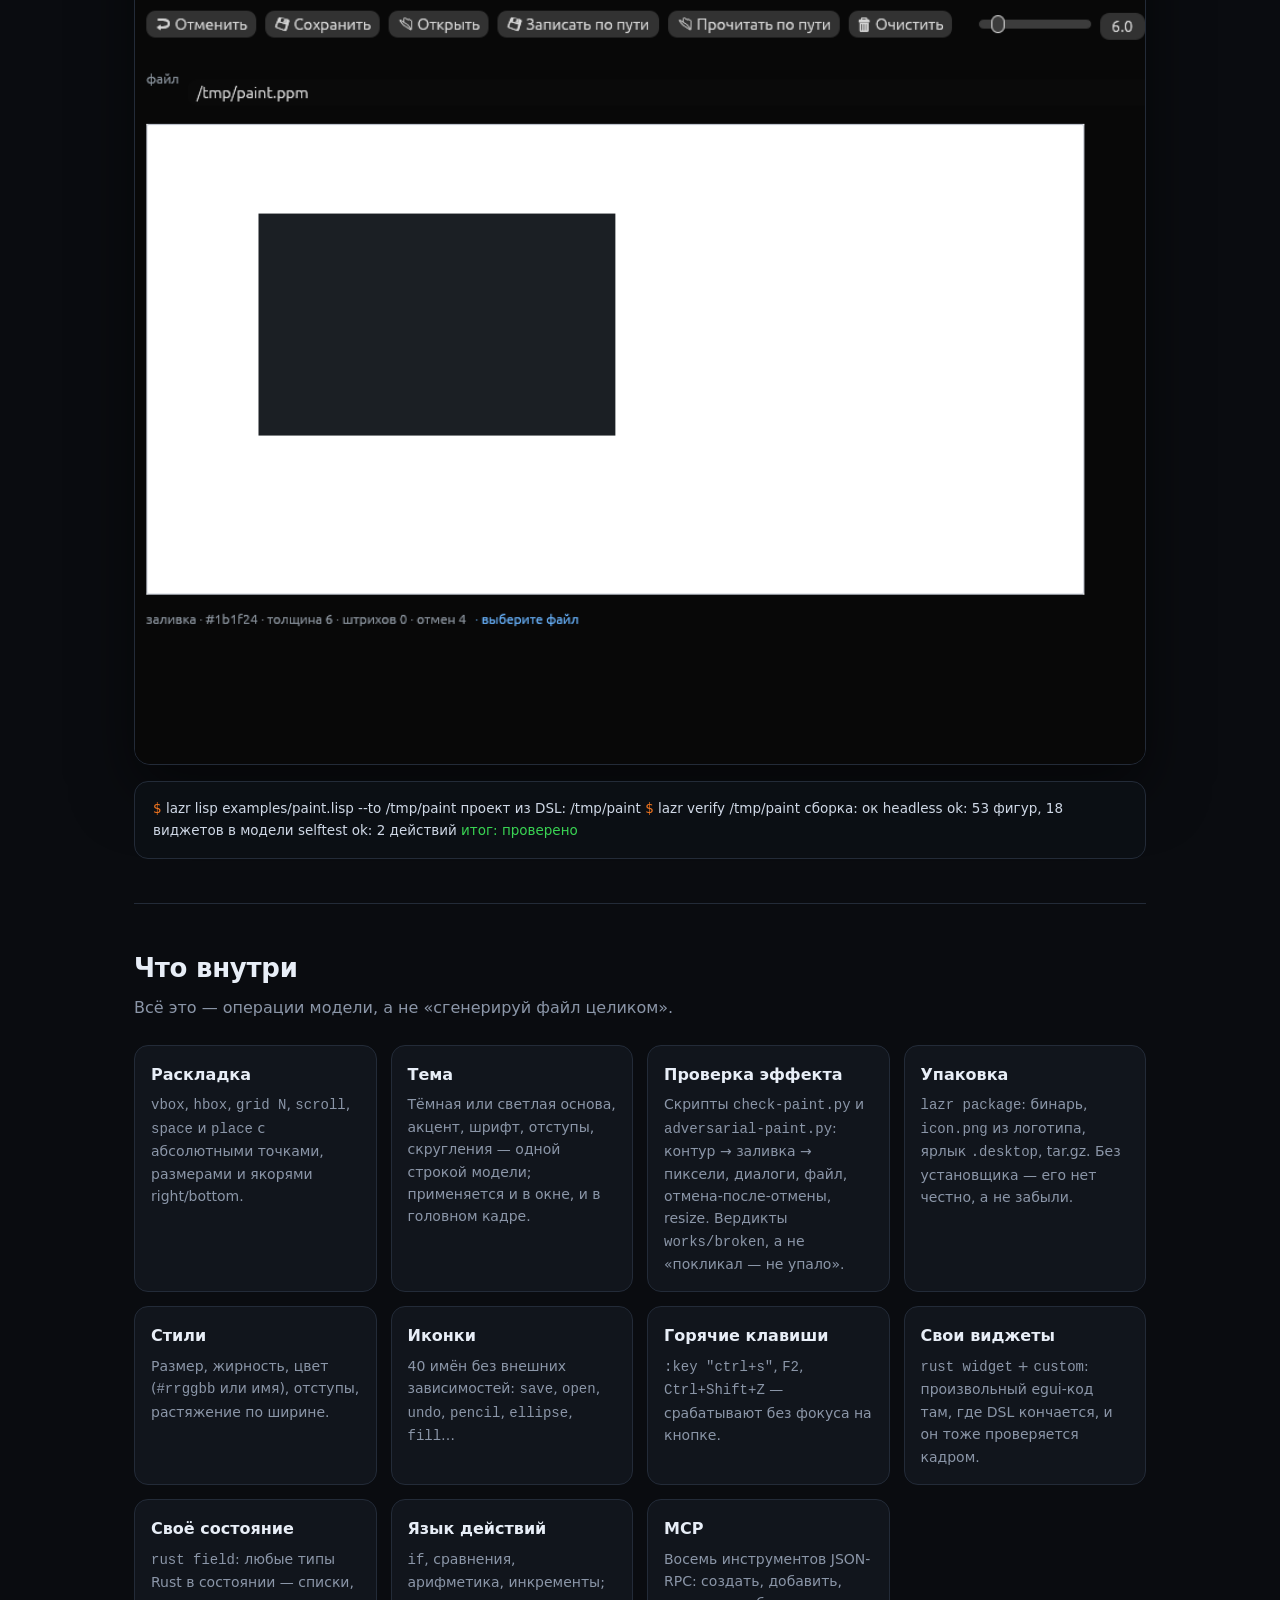
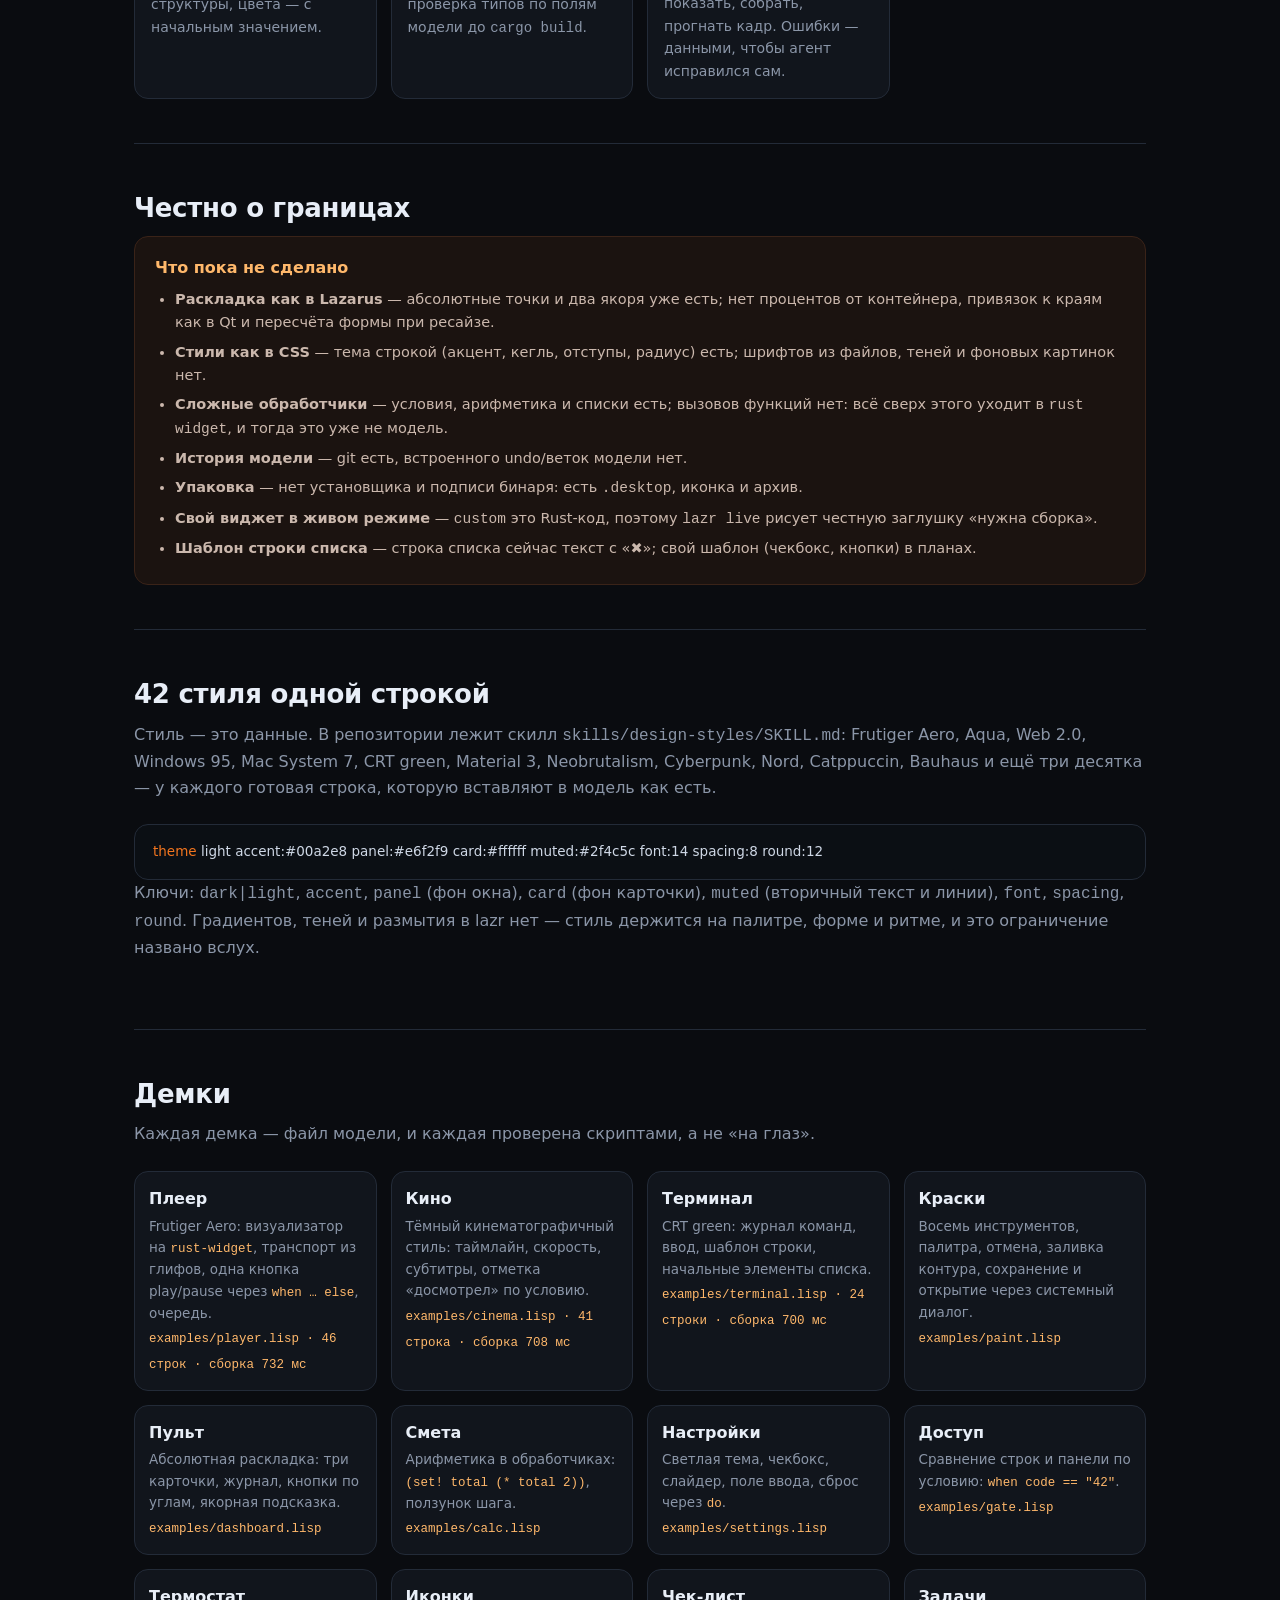
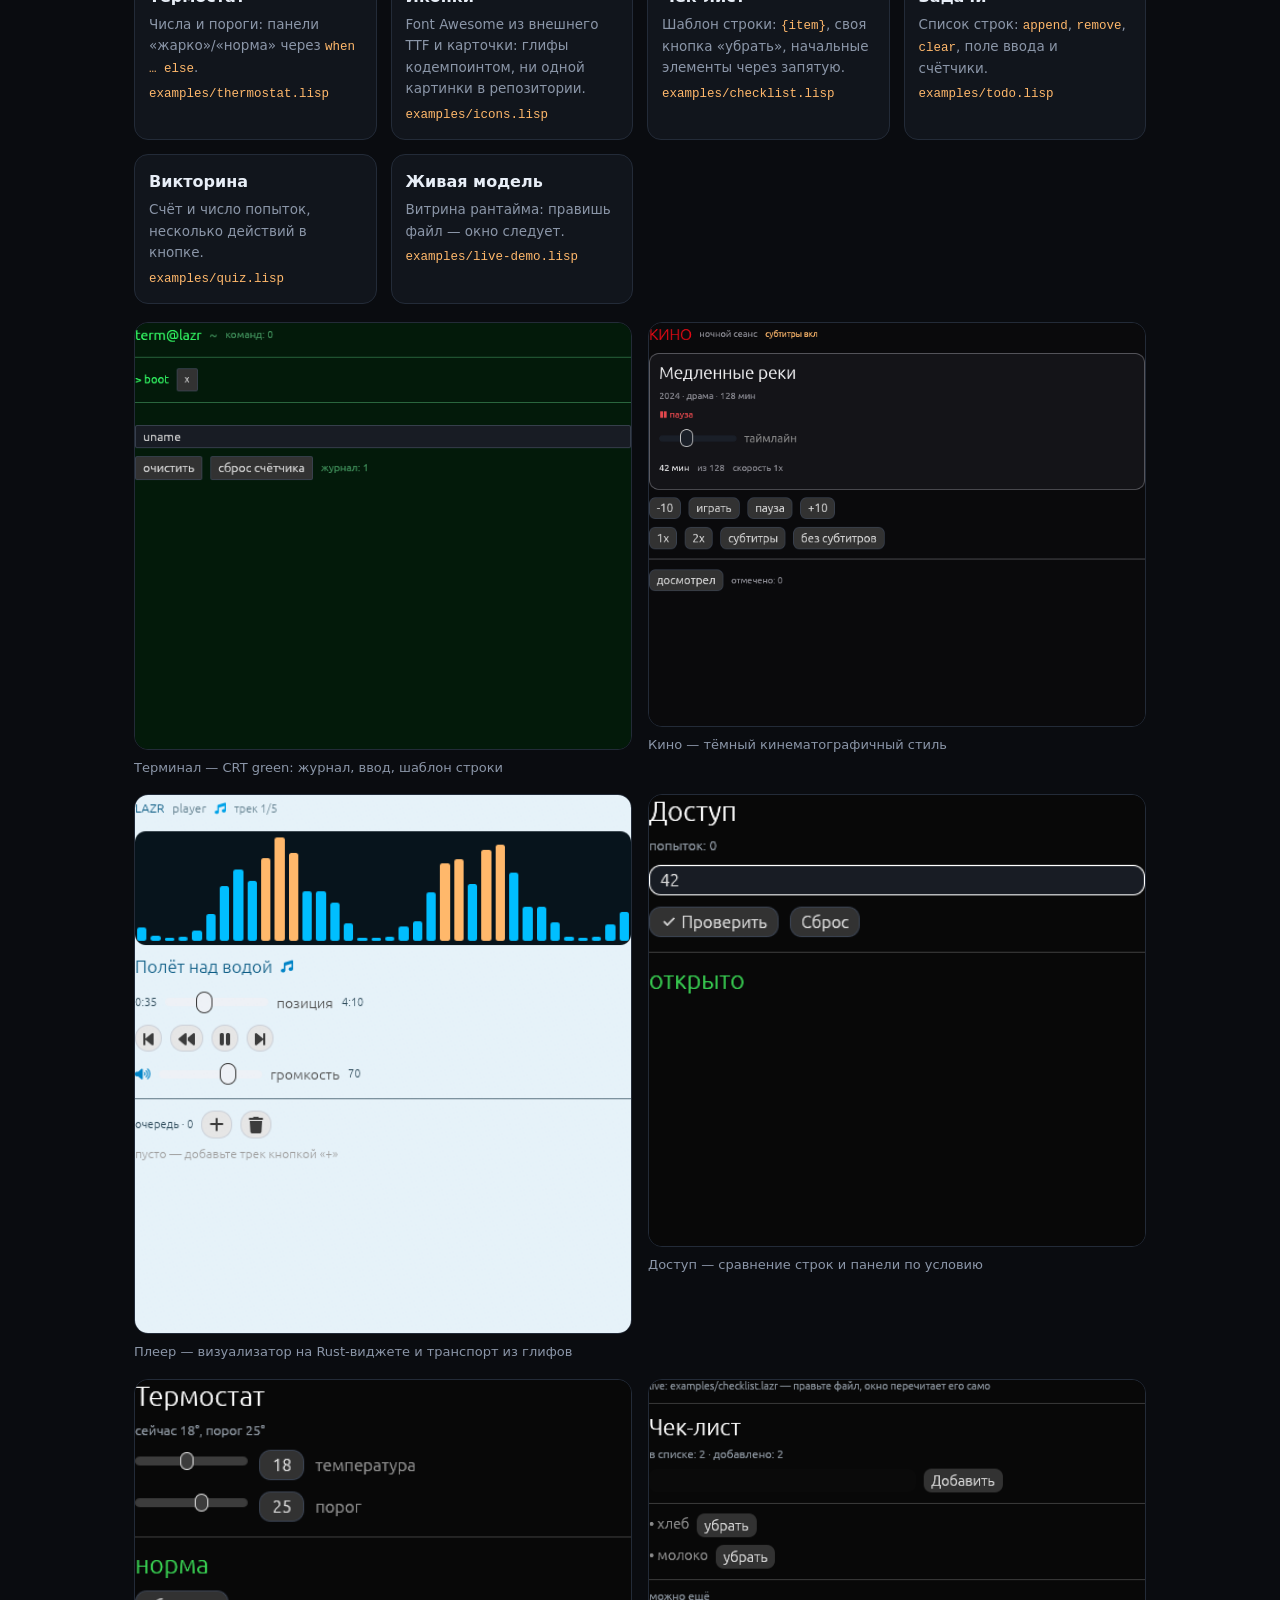
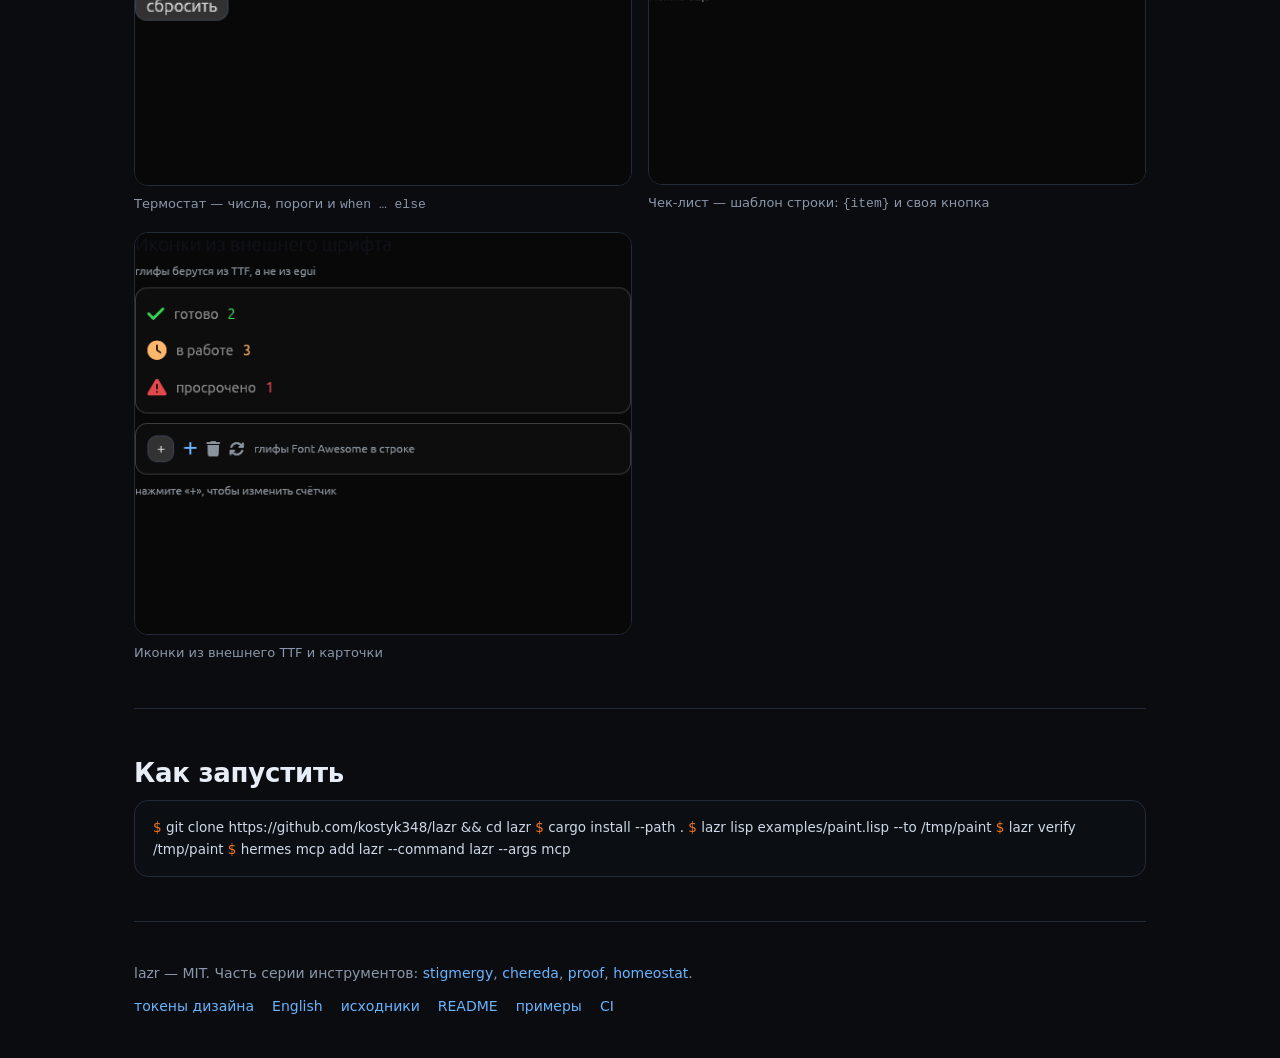
==== commit 4eee4d99: "docs: скриншот терминала (CRT green) на страницах" ====
--- a/docs/index.html
+++ b/docs/index.html
@@ -348,6 +348,7 @@
     <div class="demo"><h3>Живая модель</h3><p>Витрина рантайма: правишь файл — окно следует.</p><code>examples/live-demo.lisp</code></div>
   </div>
   <div class="shots">
+    <figure><img src="terminal.png" alt="Терминал: CRT green, журнал команд, шаблон строки"><figcaption>Терминал — CRT green: журнал, ввод, шаблон строки</figcaption></figure>
     <figure><img src="cinema.png" alt="Кино: тёмный стиль, таймлайн, субтитры"><figcaption>Кино — тёмный кинематографичный стиль</figcaption></figure>
     <figure><img src="player.png" alt="Плеер: визуализатор, транспорт, очередь"><figcaption>Плеер — визуализатор на Rust-виджете и транспорт из глифов</figcaption></figure>
     <figure><img src="gate.png" alt="Доступ: панель по условию"><figcaption>Доступ — сравнение строк и панели по условию</figcaption></figure>
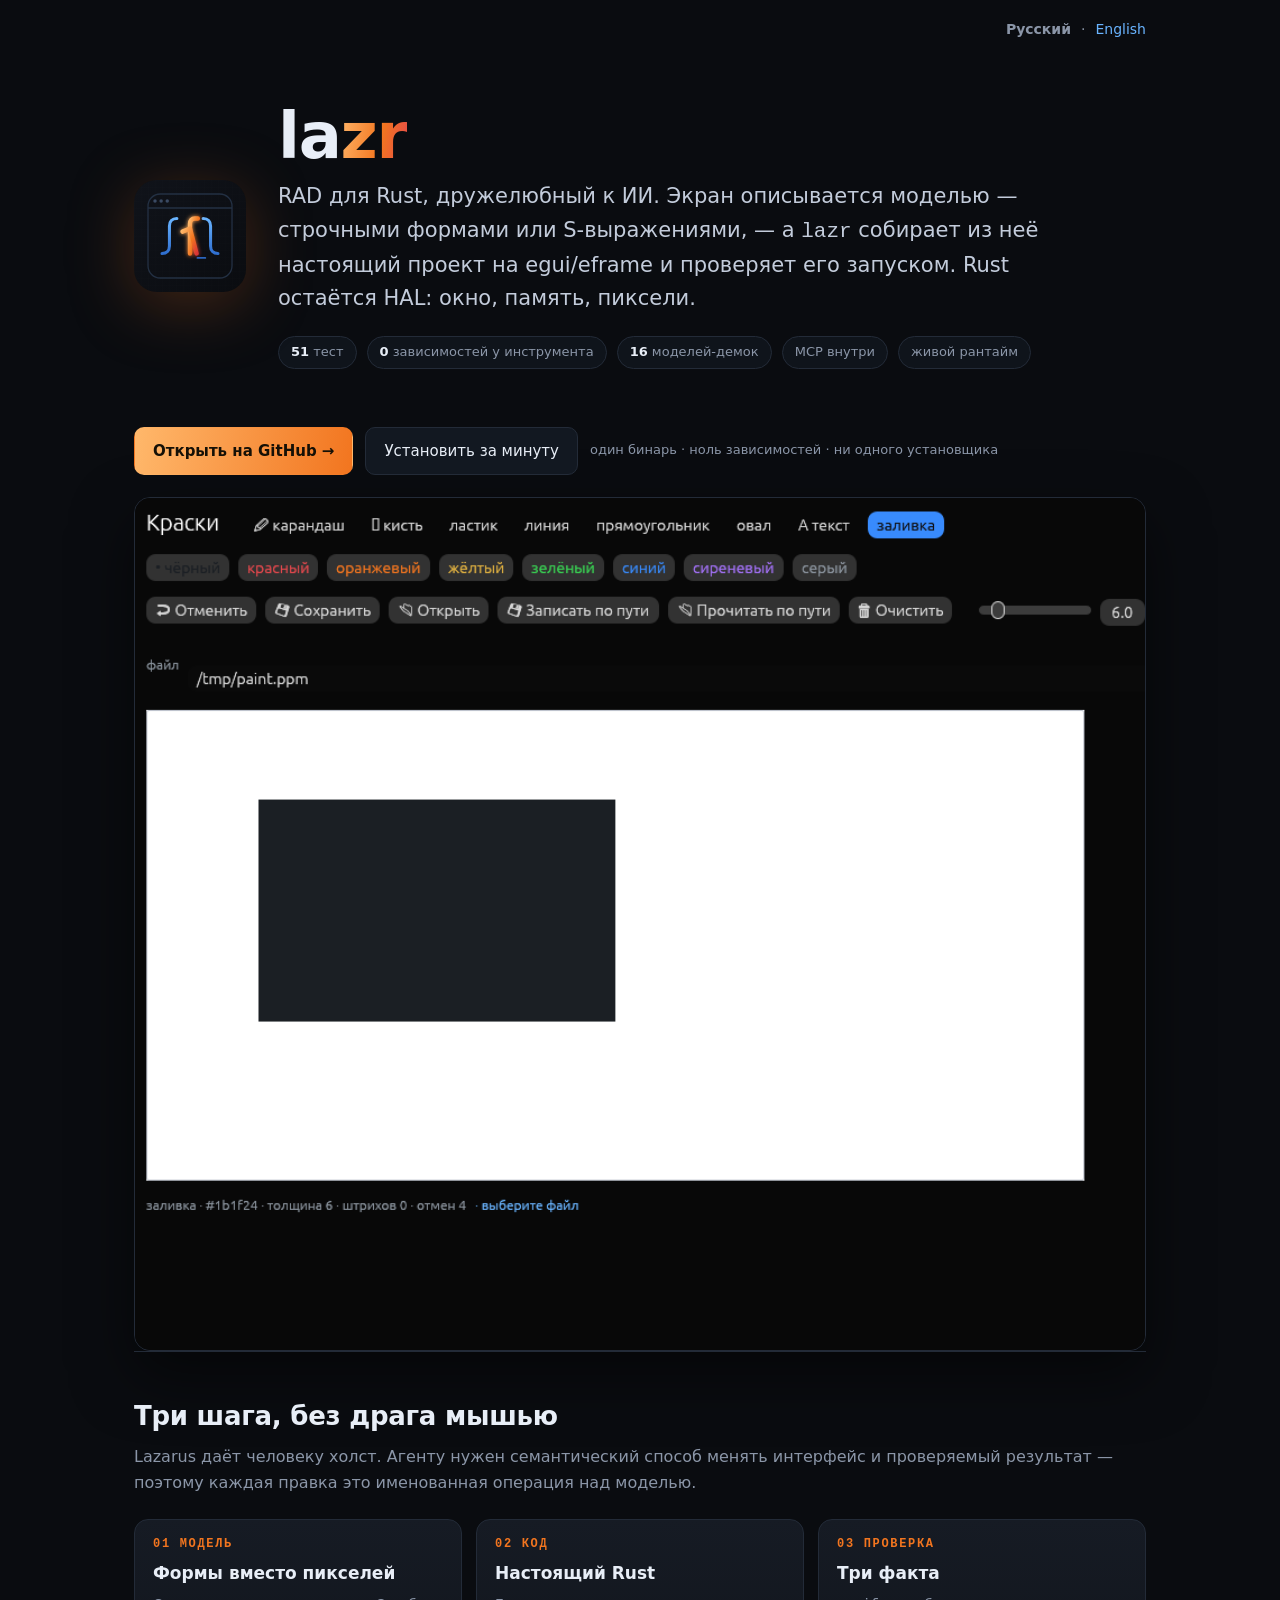
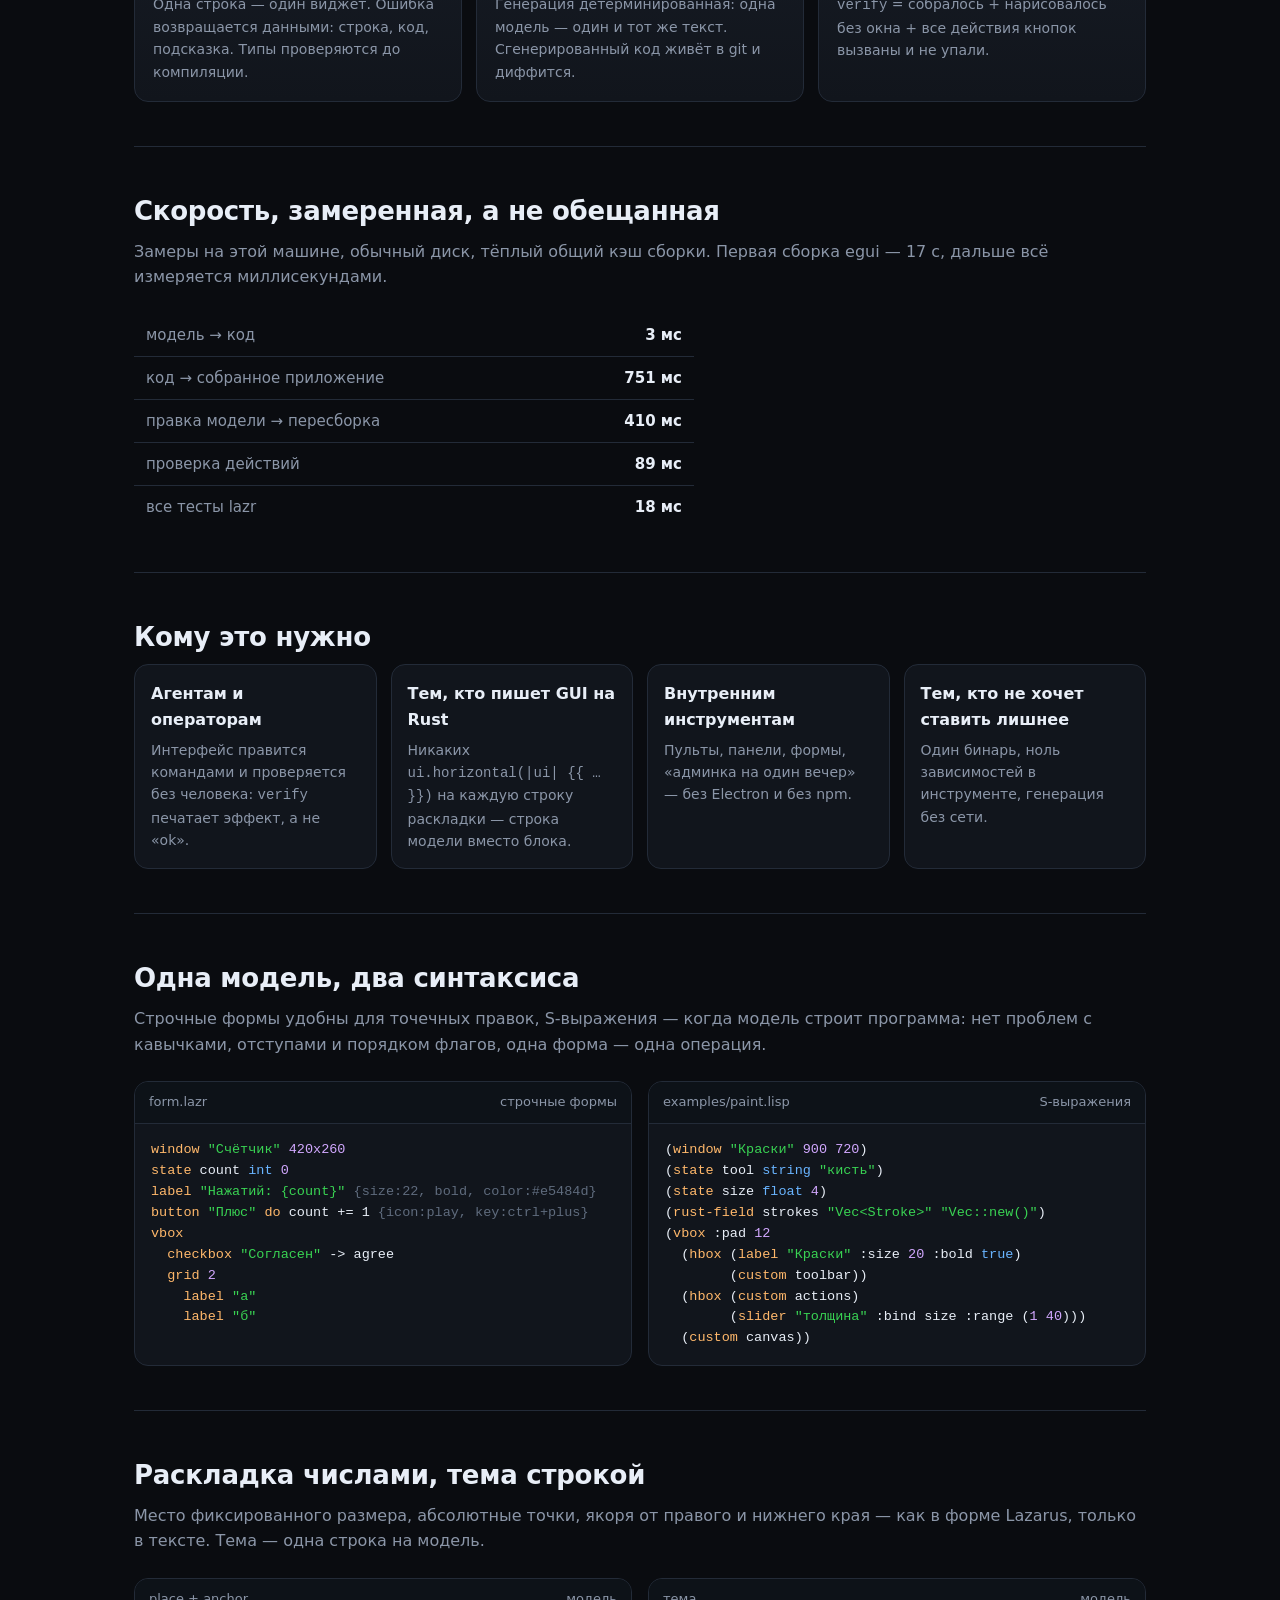
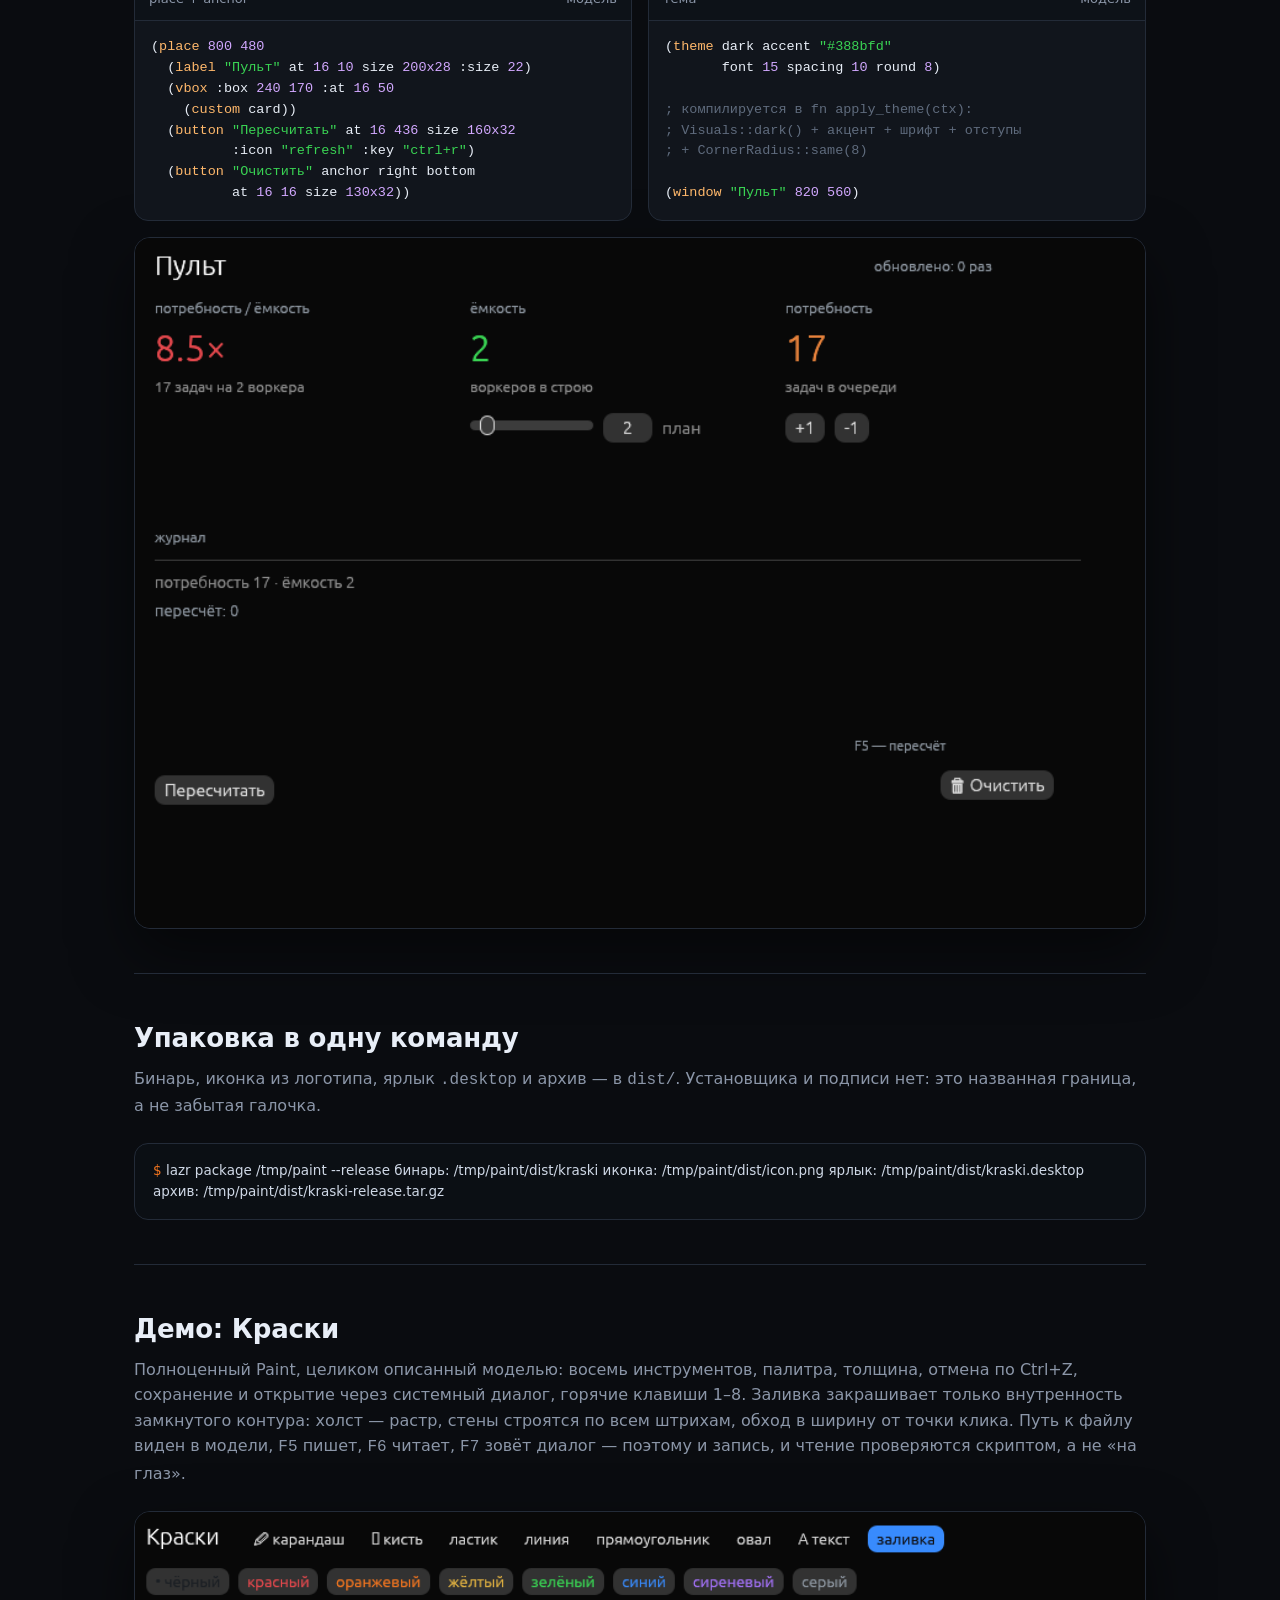
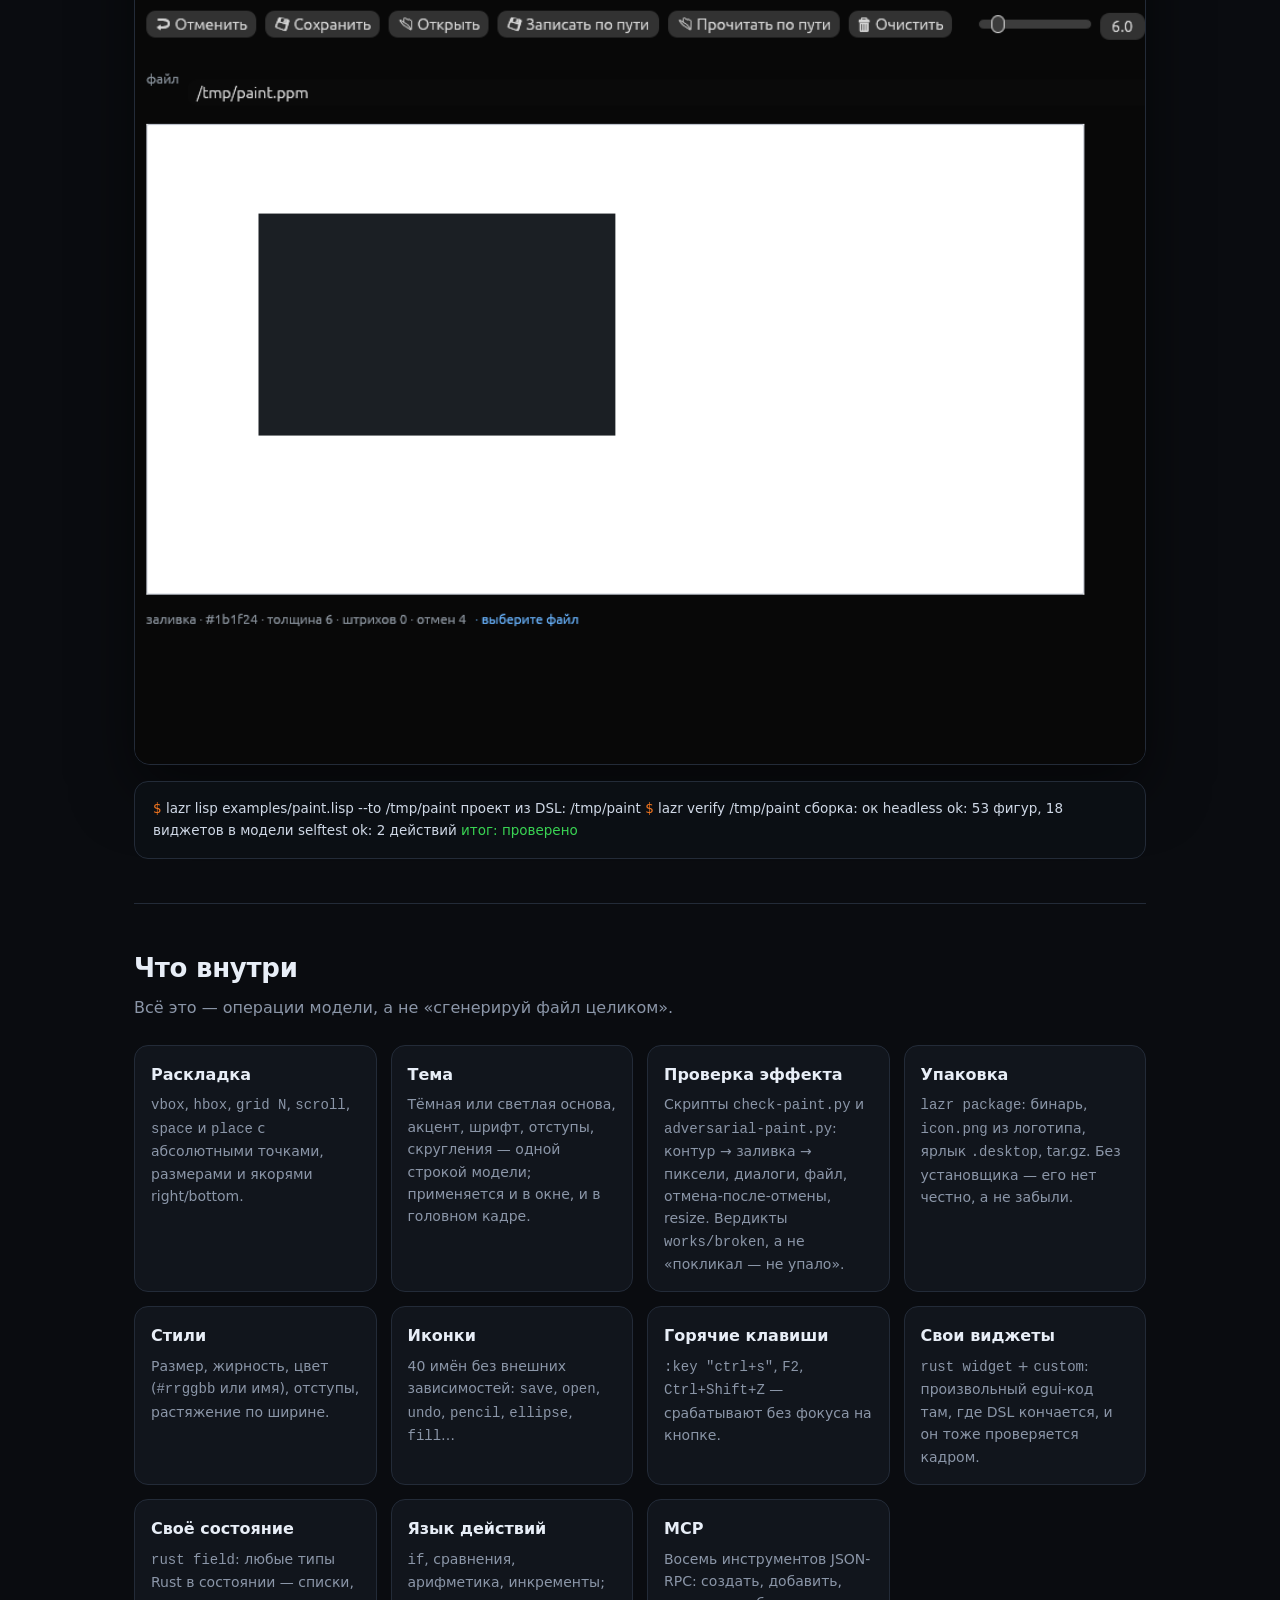
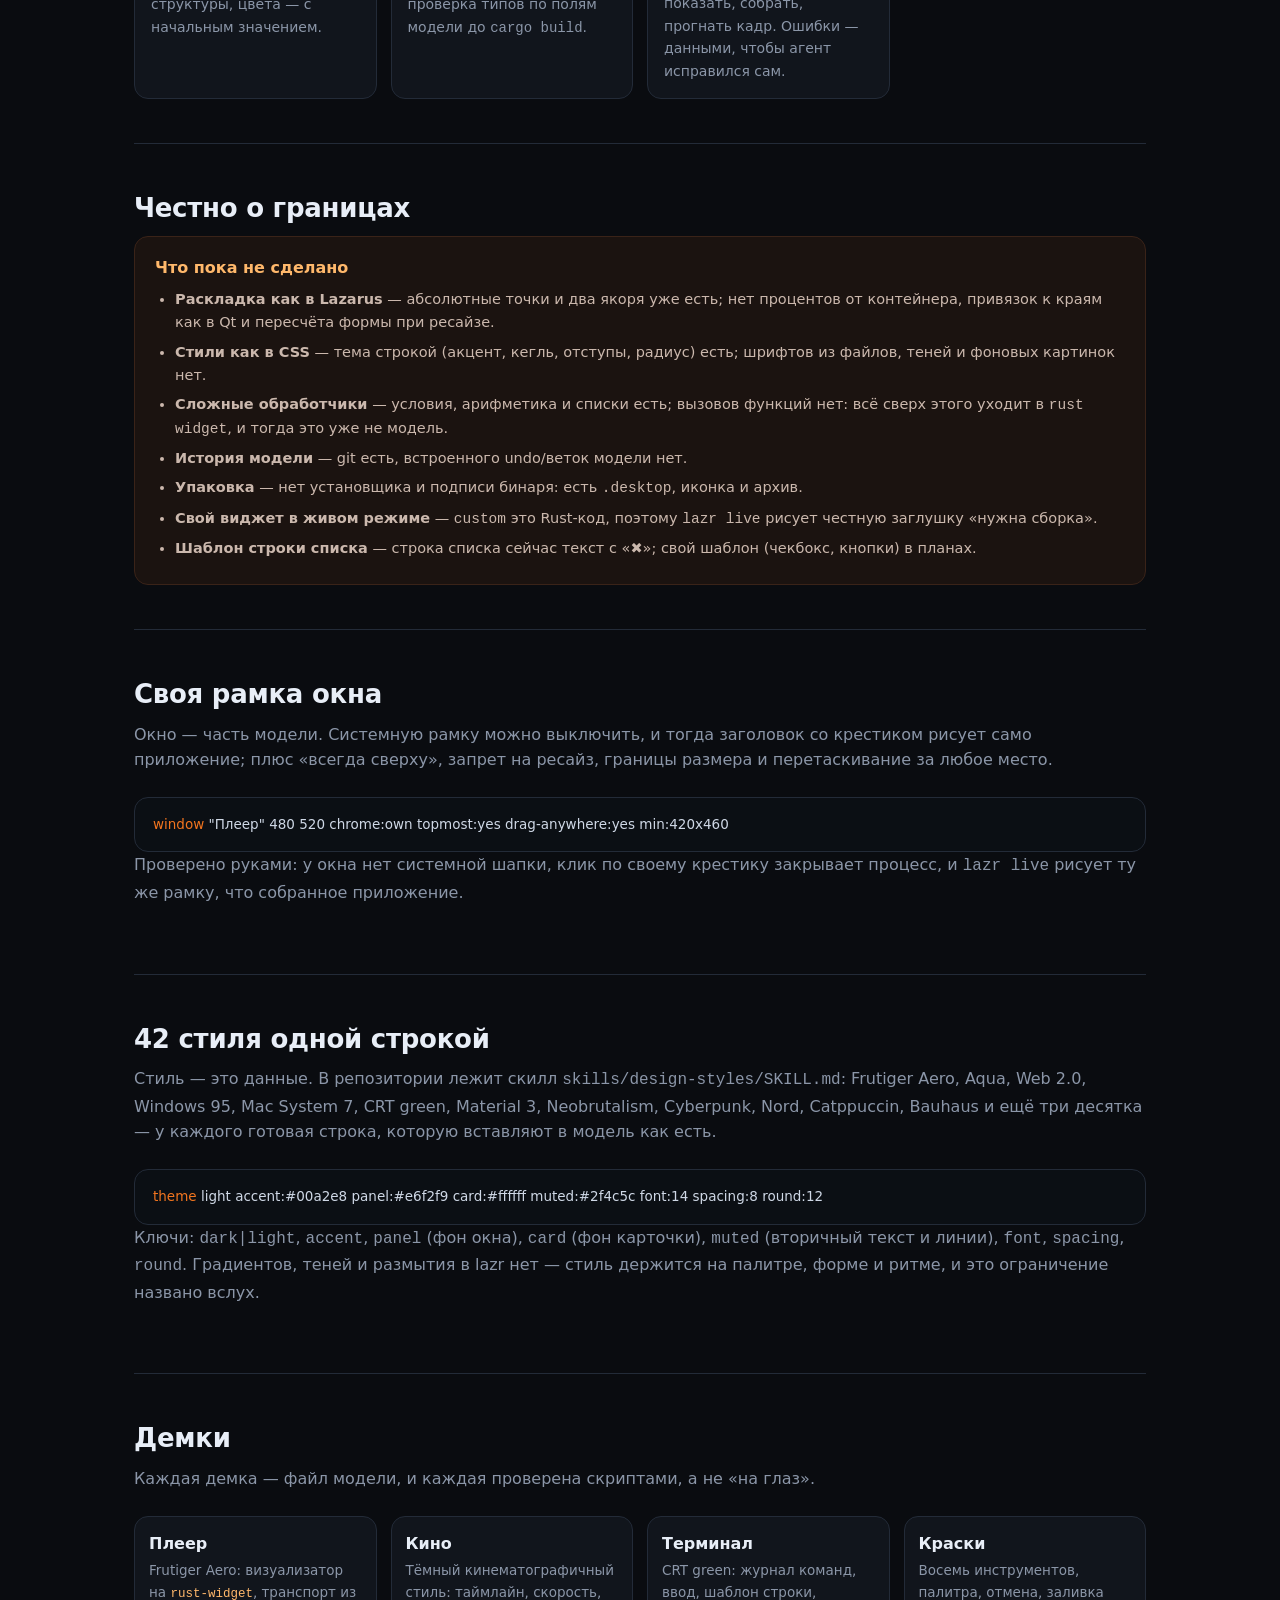
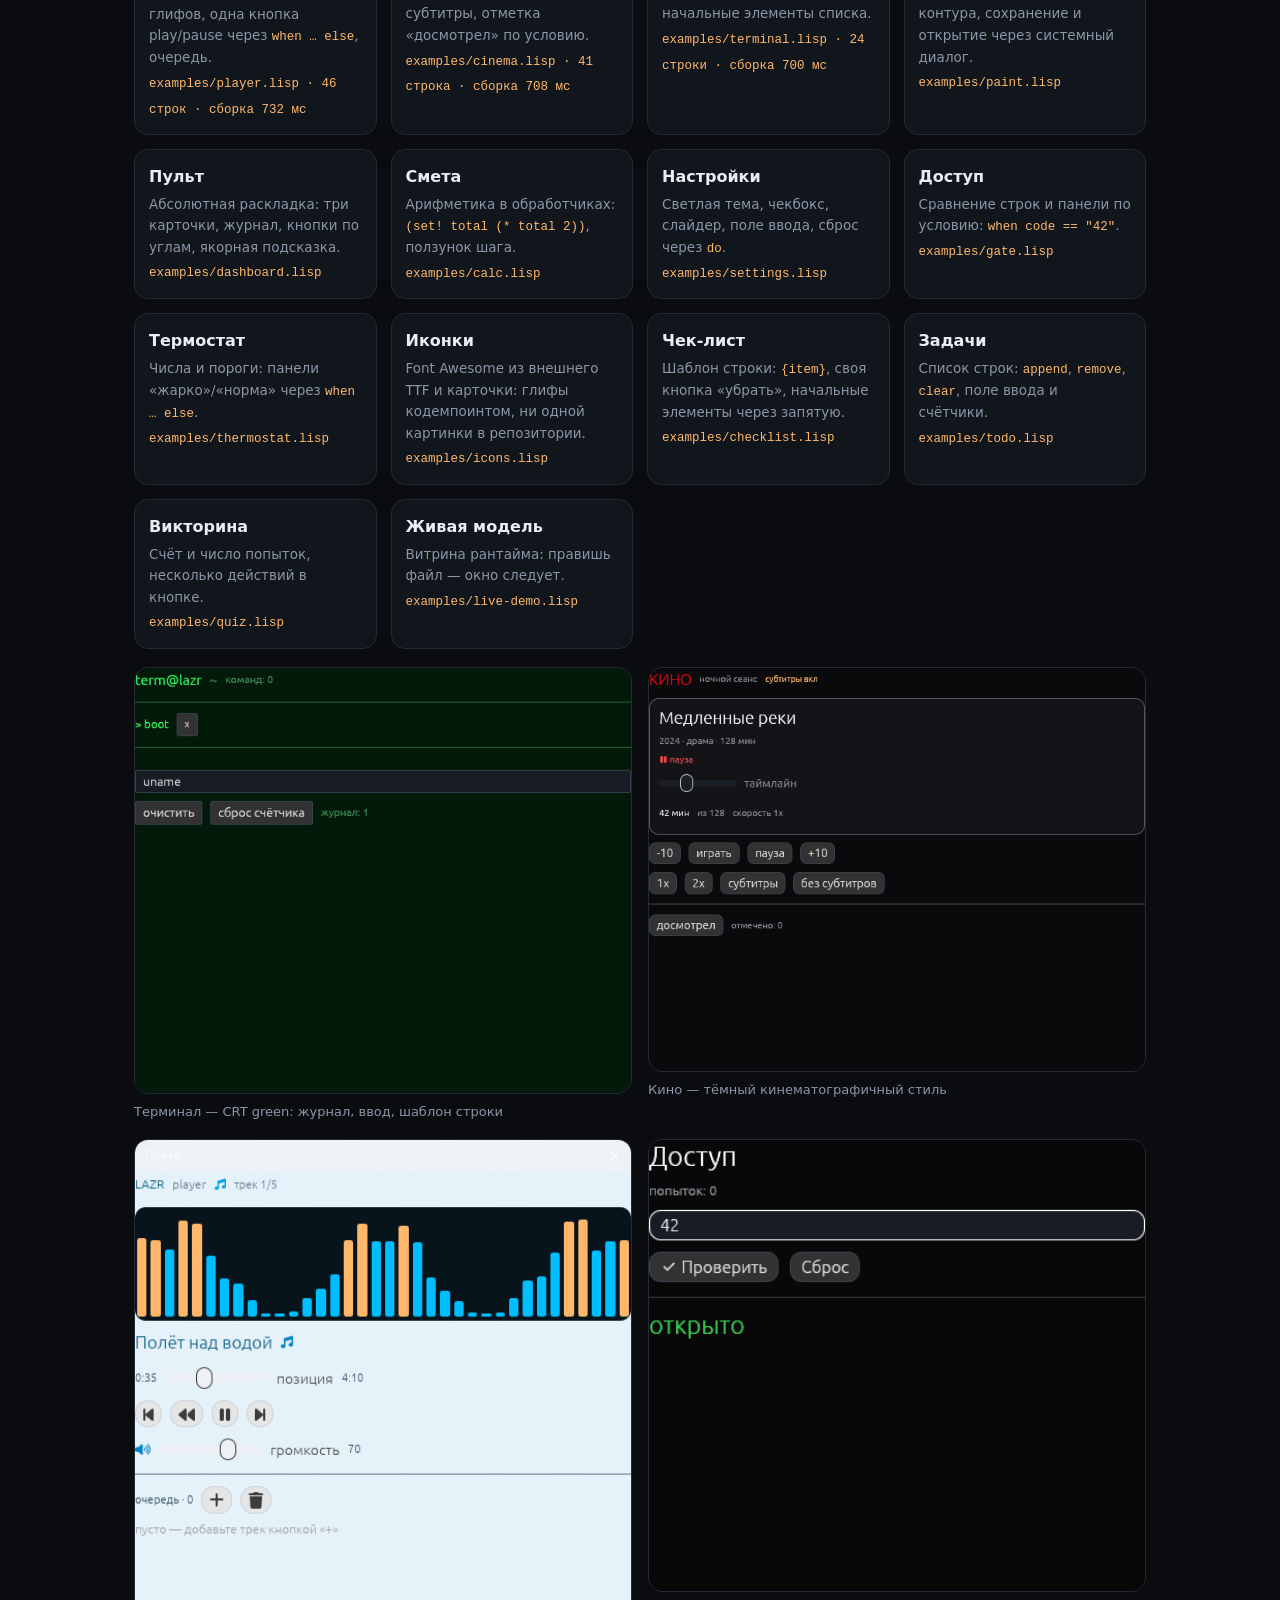
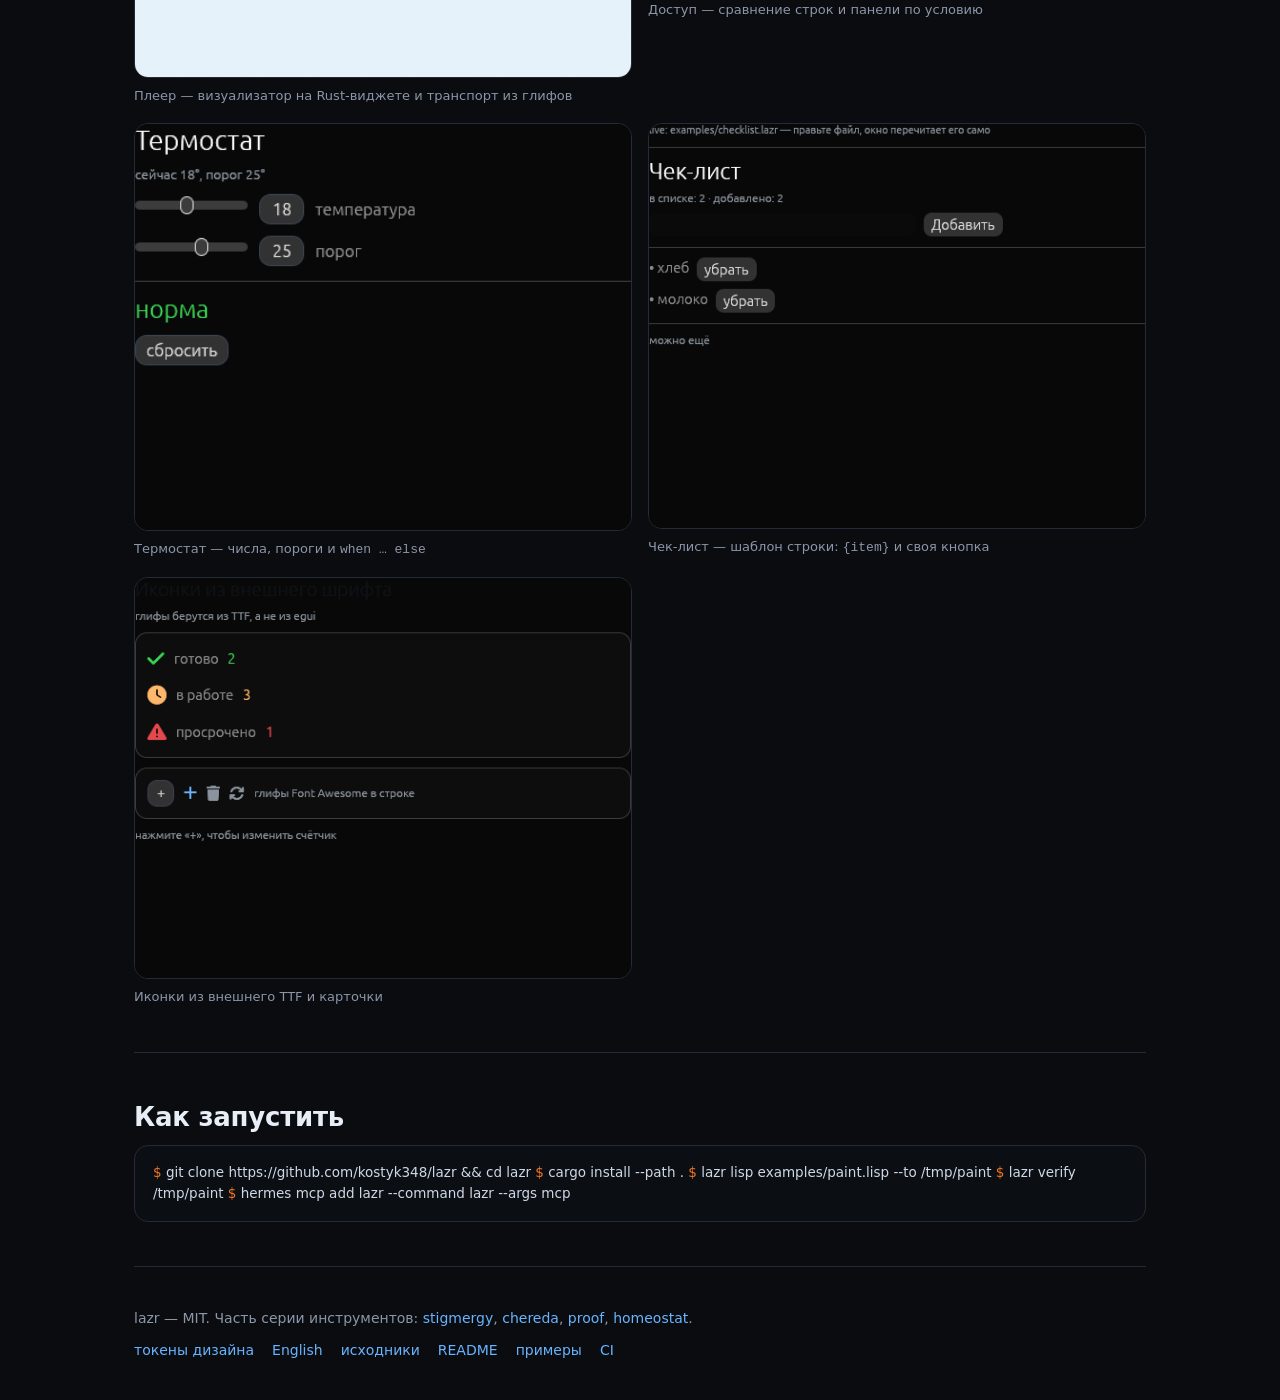
==== commit 15bc1413: "окно: своя рамка (chrome:own), всегда сверху, ресайз, min/max, перетаскивание — в модели, генераторе" ====
--- a/docs/index.html
+++ b/docs/index.html
@@ -304,6 +304,15 @@
   </div>
 </section>
 
+<section id="window">
+  <h2>Своя рамка окна</h2>
+  <p class="sub">Окно — часть модели. Системную рамку можно выключить, и тогда заголовок со крестиком рисует
+    само приложение; плюс «всегда сверху», запрет на ресайз, границы размера и перетаскивание за любое место.</p>
+  <div class="term"><span class="p">window</span> "Плеер" 480 520 chrome:own topmost:yes drag-anywhere:yes min:420x460</div>
+  <p class="sub">Проверено руками: у окна нет системной шапки, клик по своему крестику закрывает процесс, и
+    <code>lazr live</code> рисует ту же рамку, что собранное приложение.</p>
+</section>
+
 <section id="styles">
   <h2>42 стиля одной строкой</h2>
   <p class="sub">Стиль — это данные. В репозитории лежит скилл <code>skills/design-styles/SKILL.md</code>:
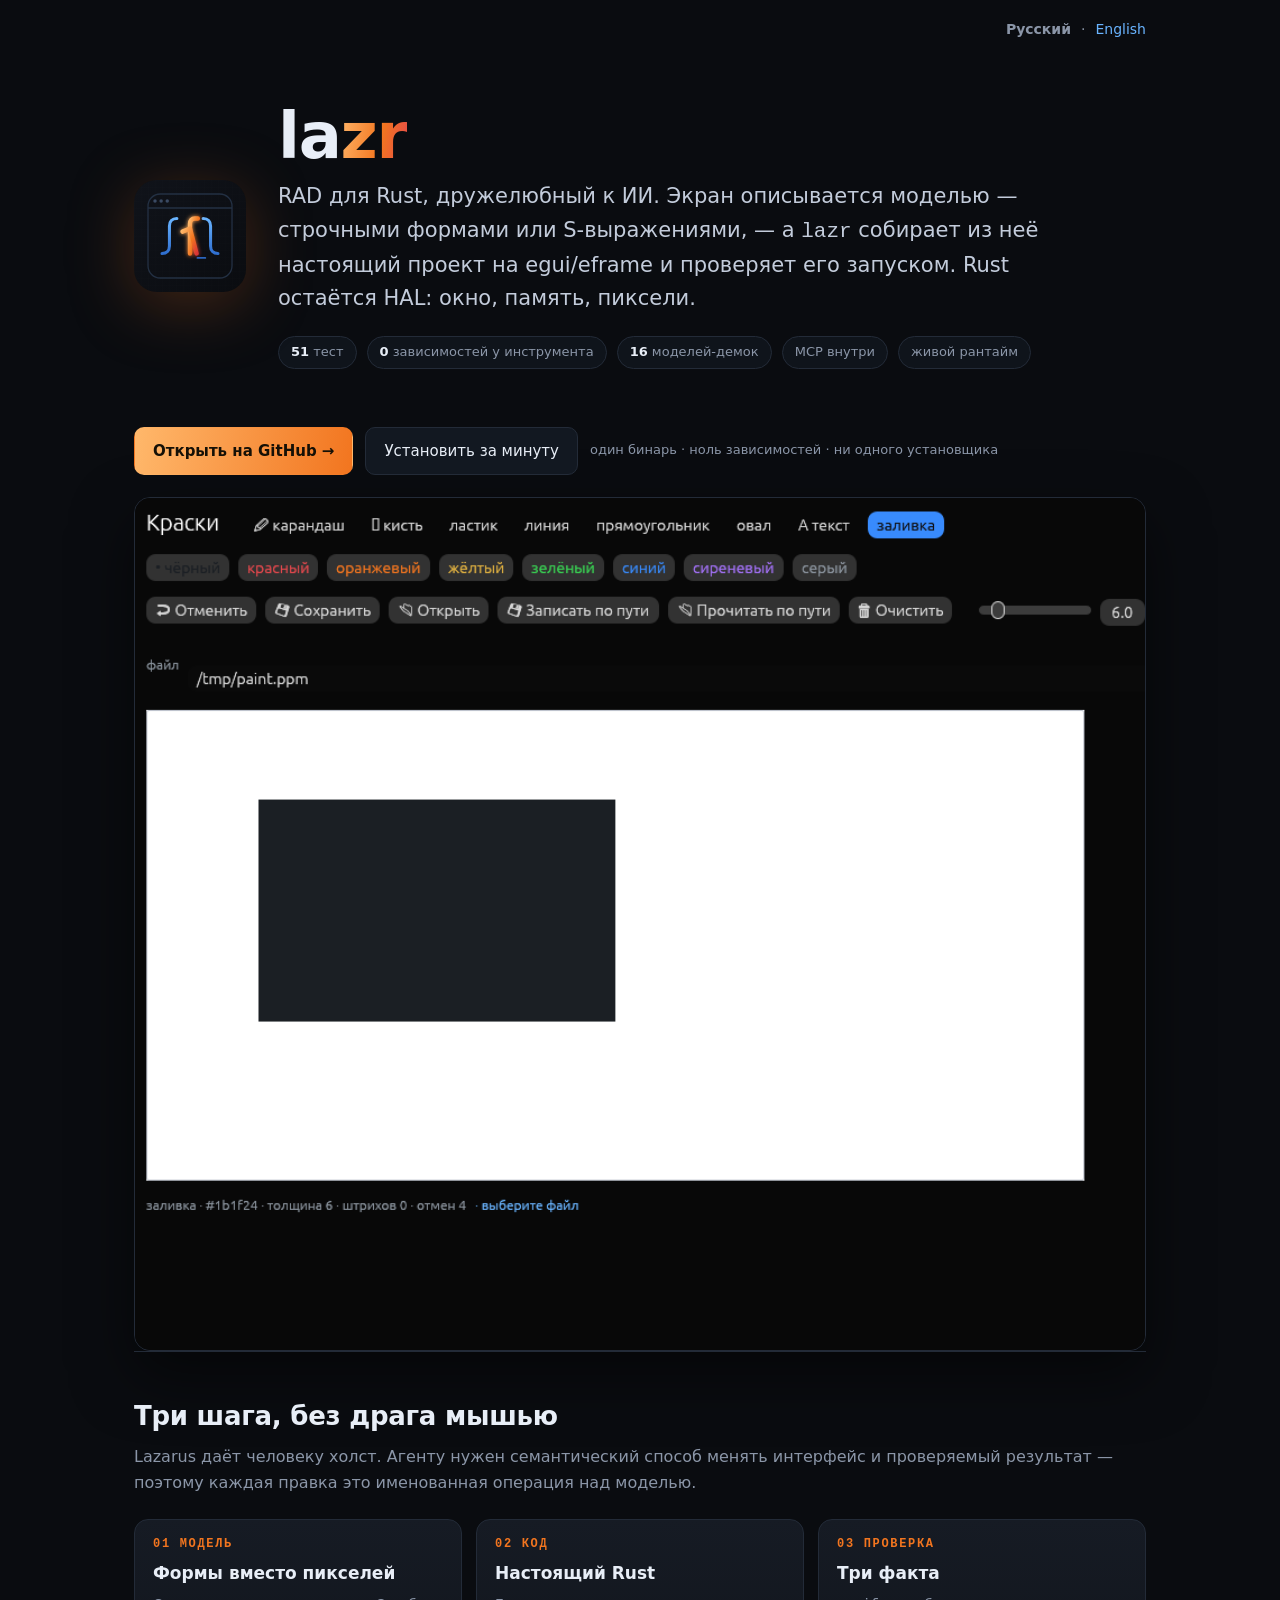
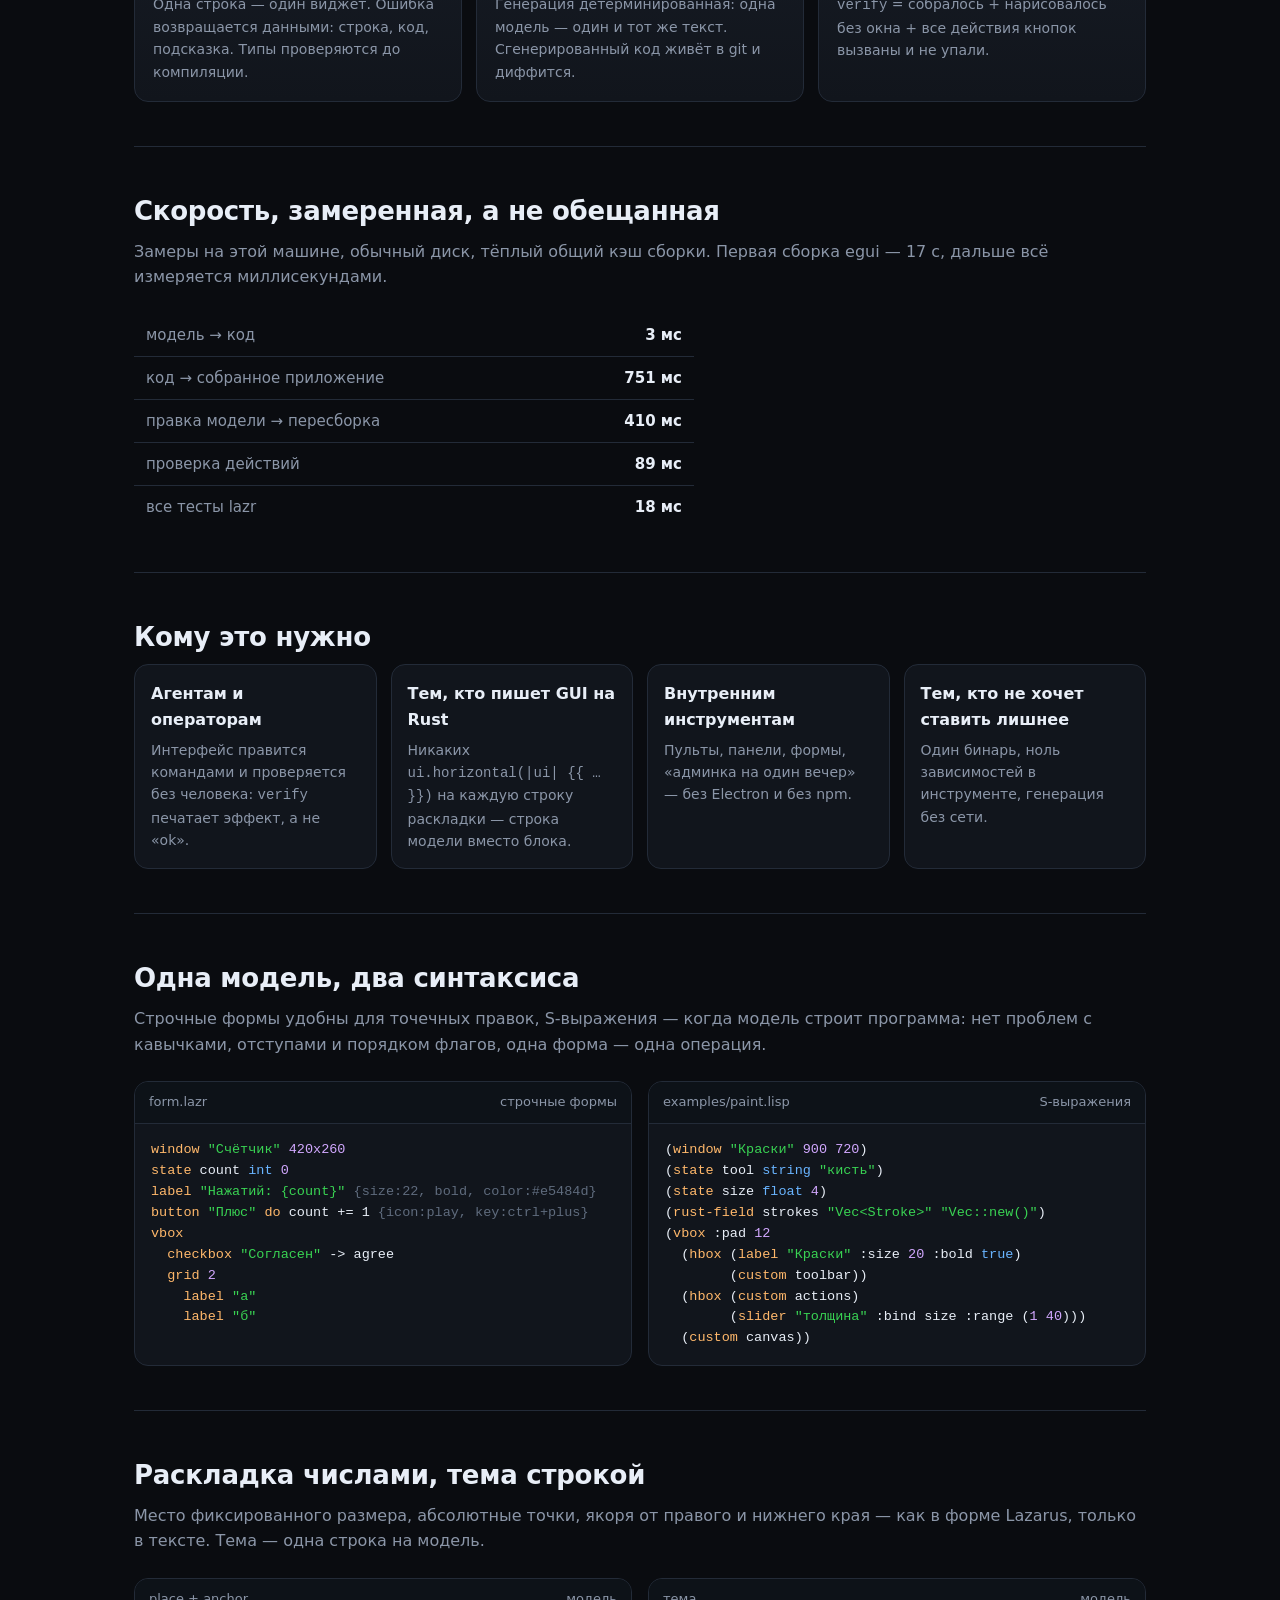
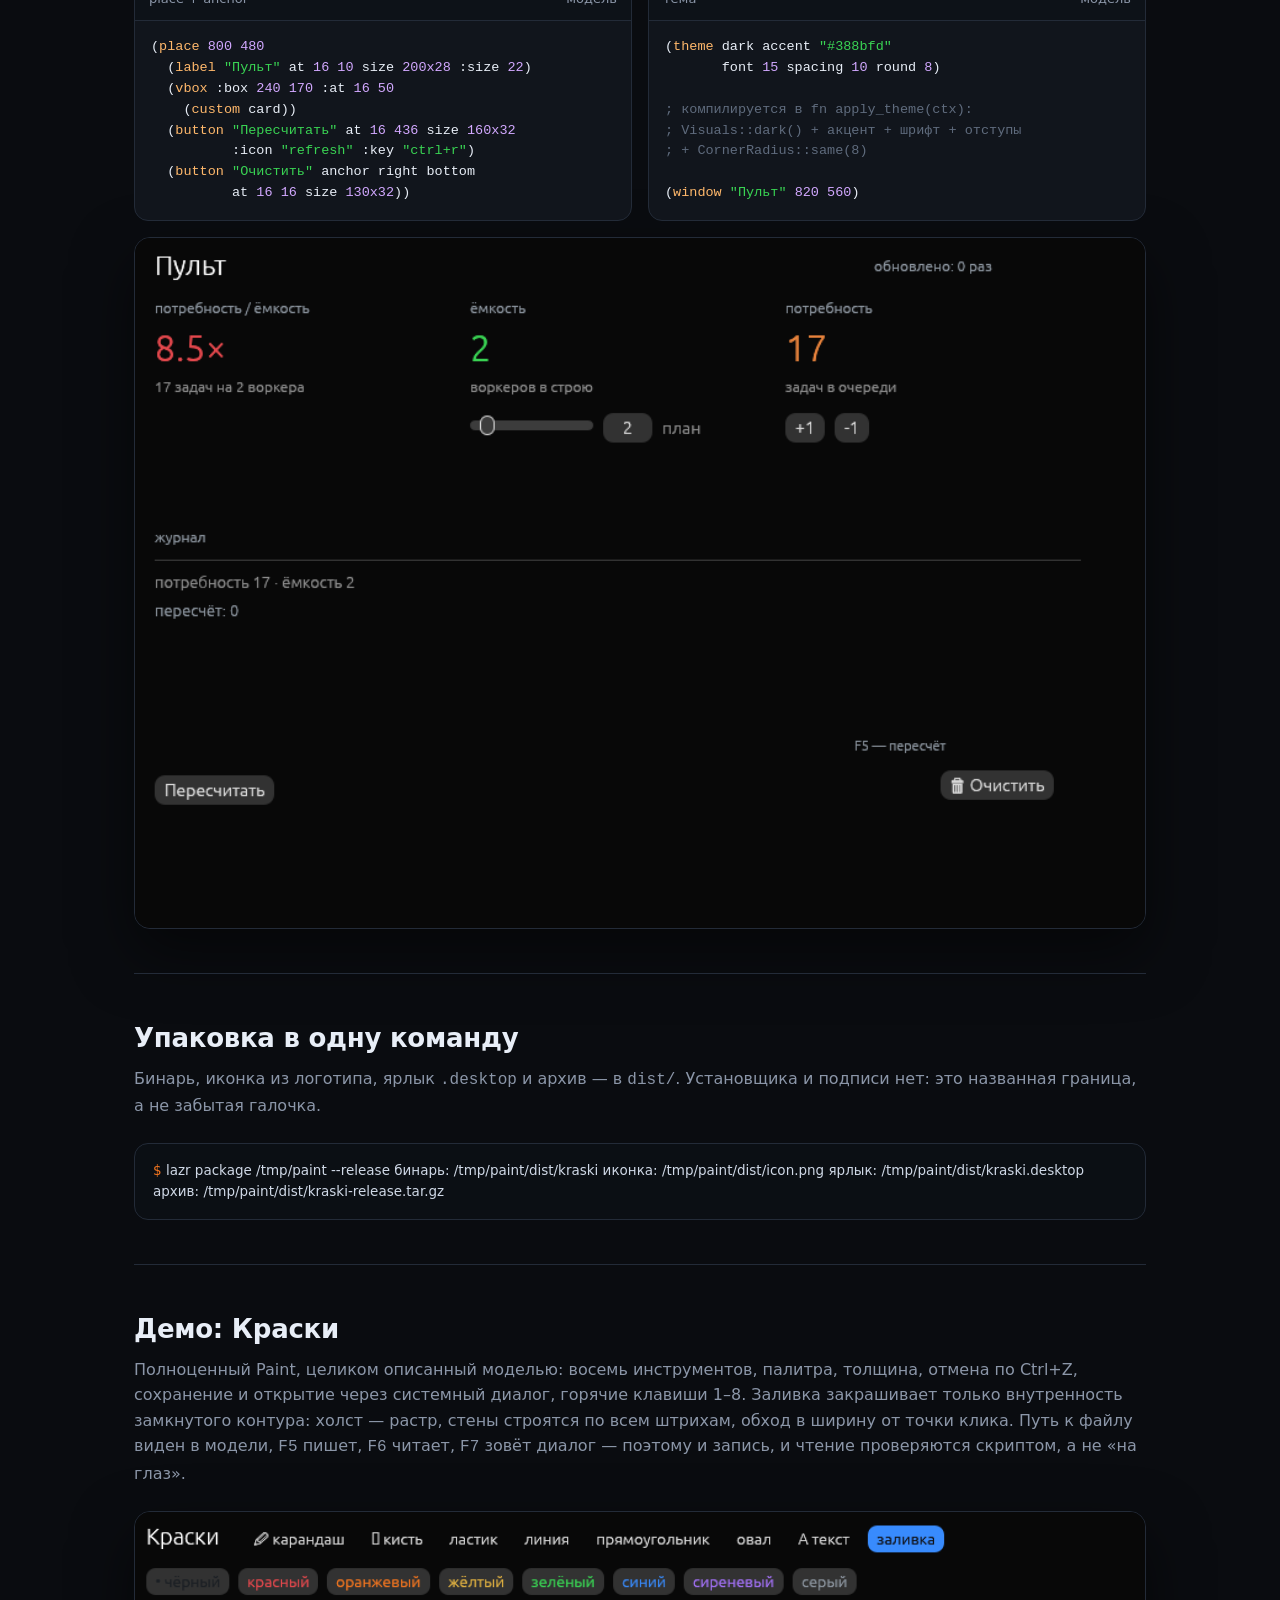
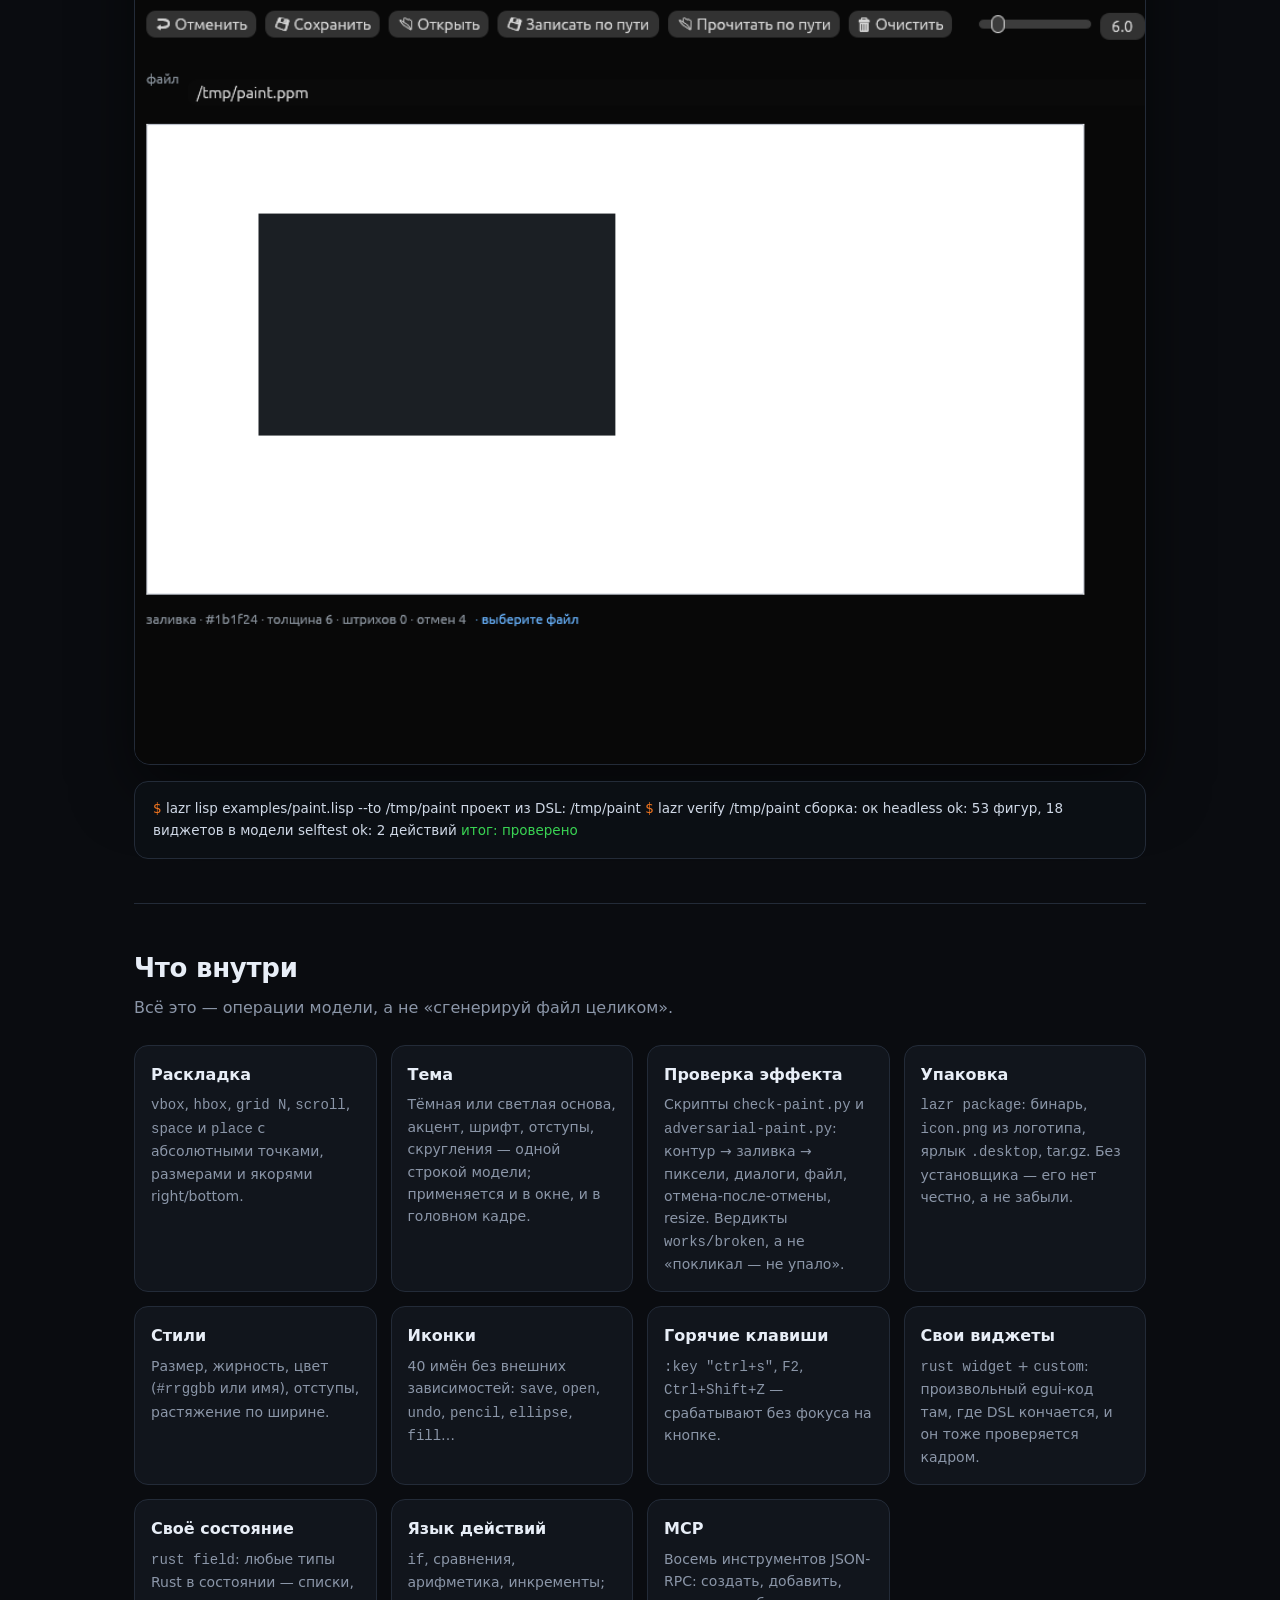
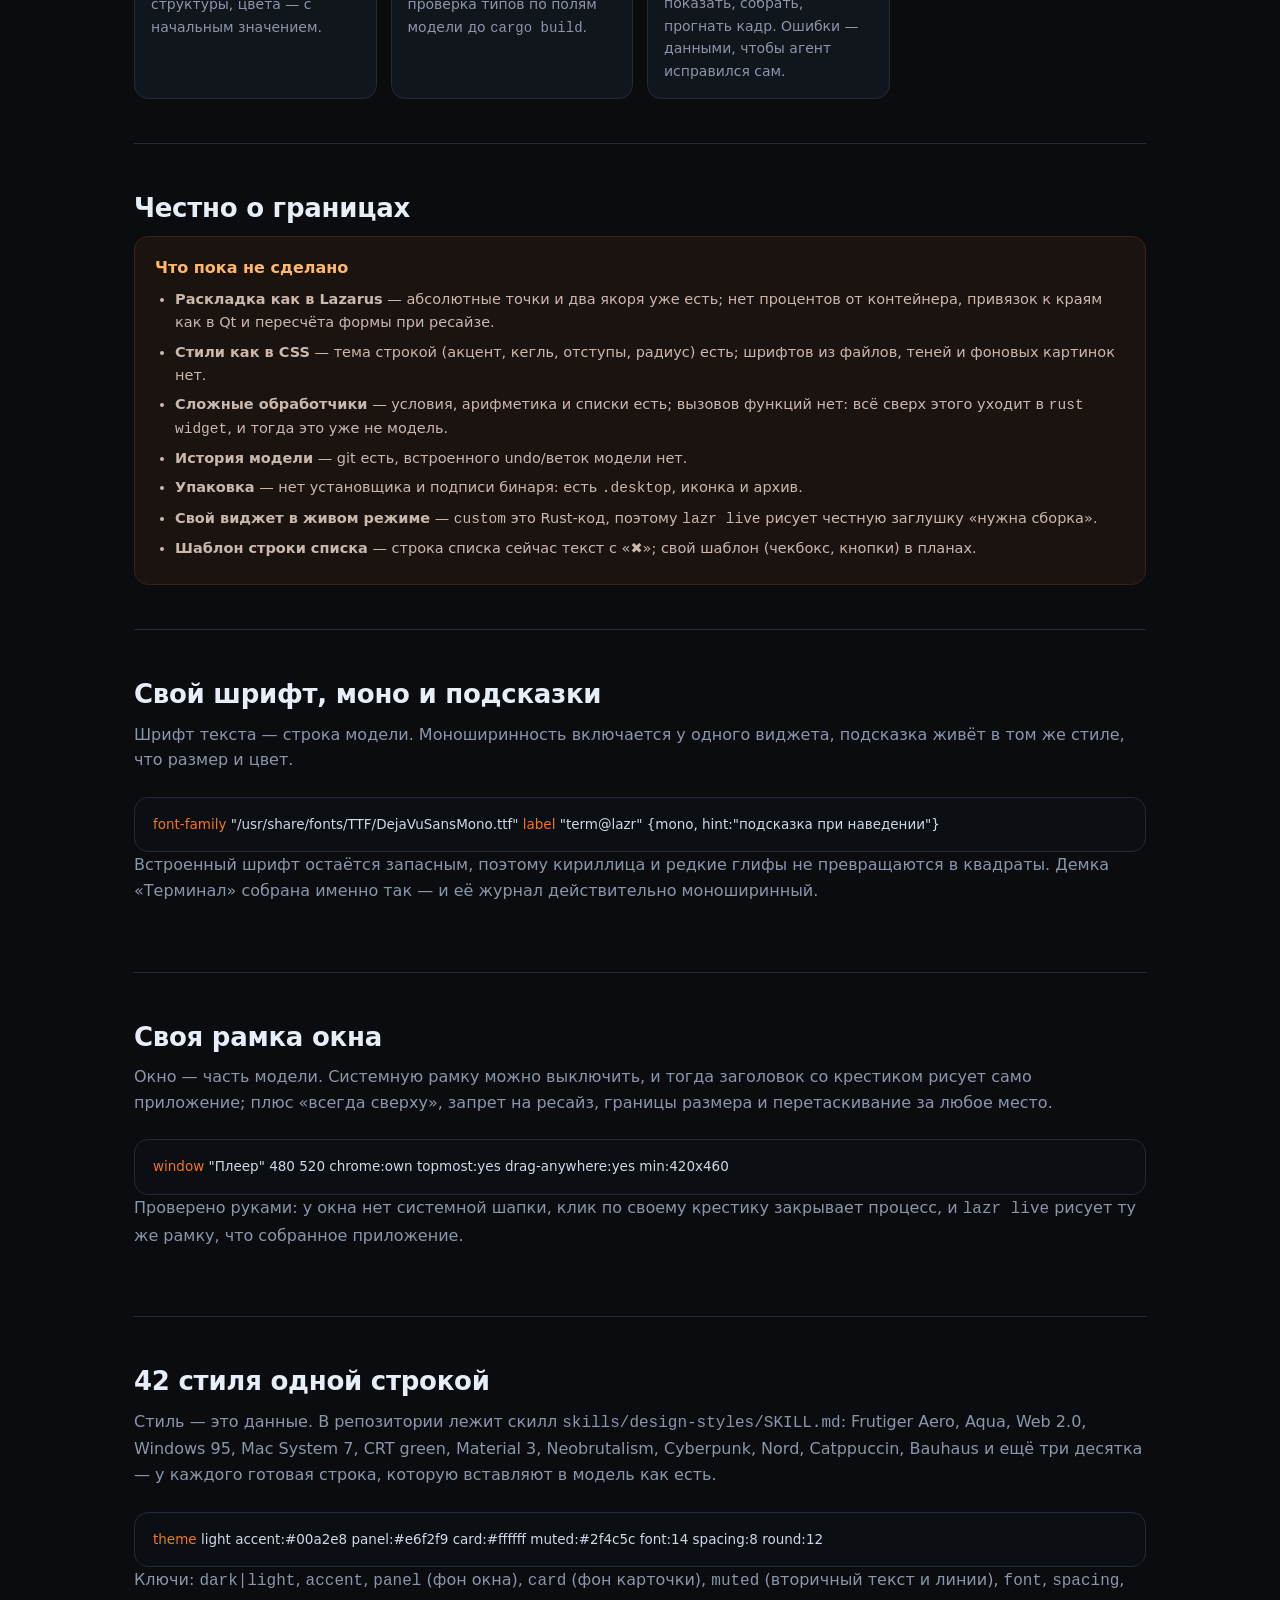
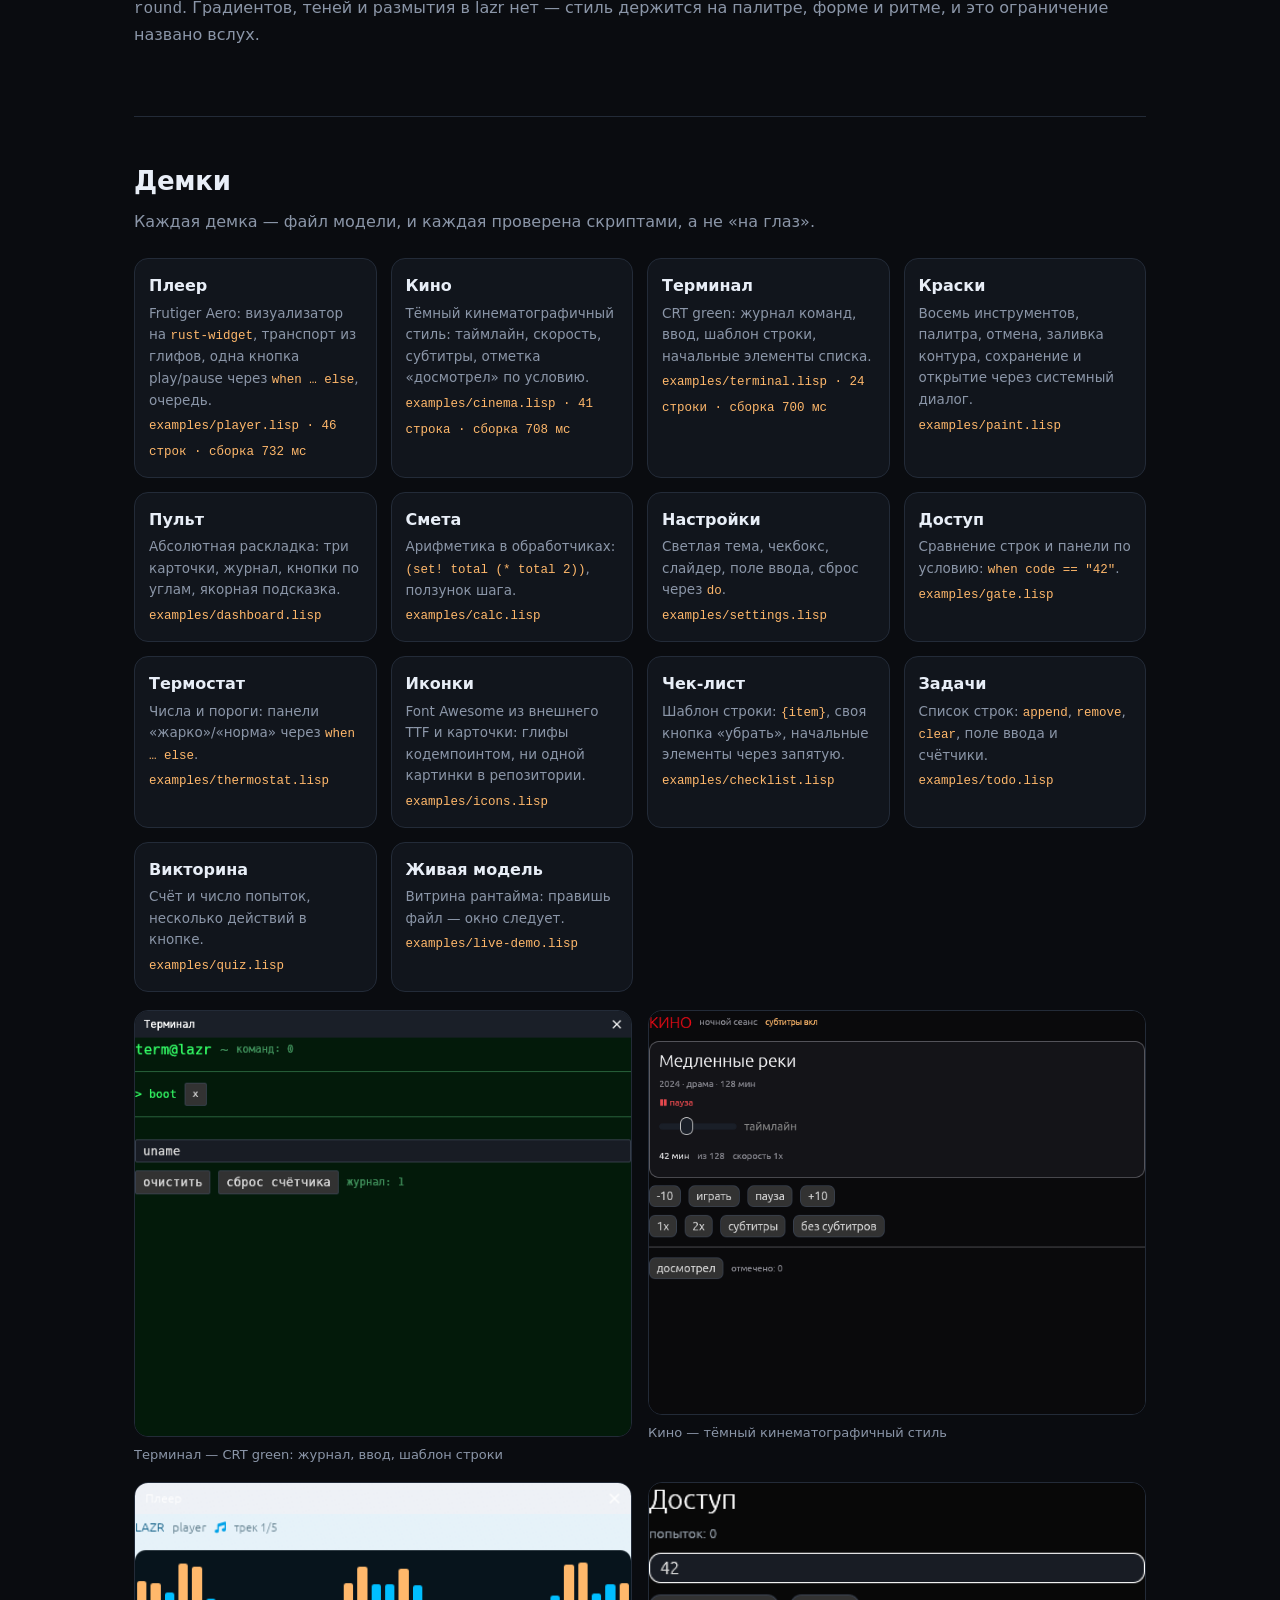
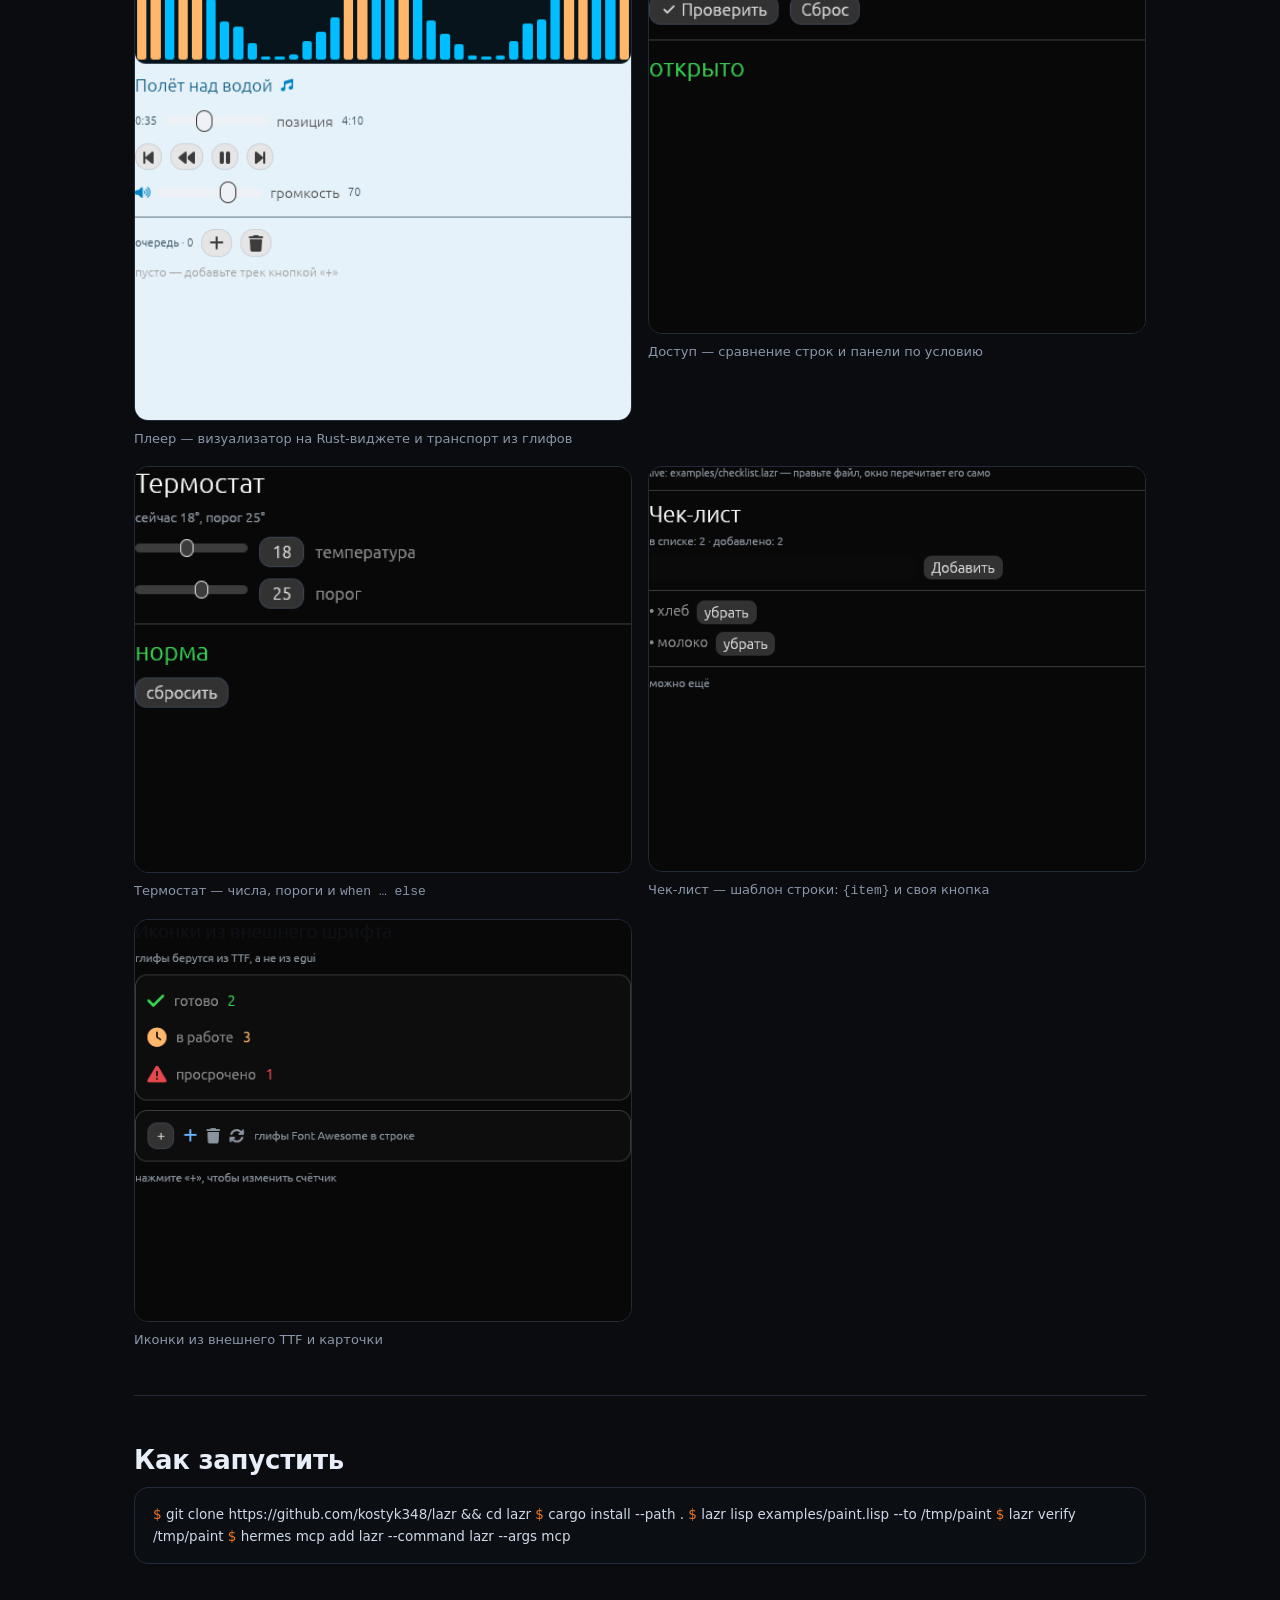
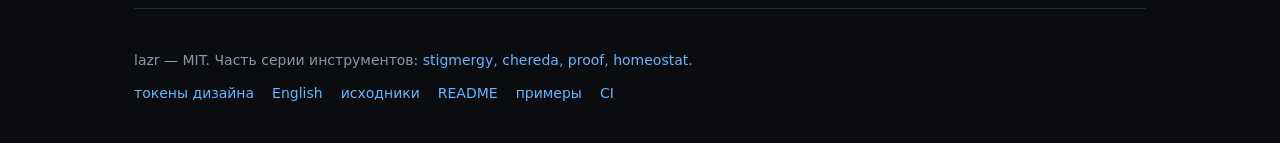
==== commit a5407345: "текст: свой шрифт (font-family), моноширинные виджеты, подсказки; терминал на моно + своя рамка" ====
--- a/docs/index.html
+++ b/docs/index.html
@@ -304,6 +304,16 @@
   </div>
 </section>
 
+<section id="text">
+  <h2>Свой шрифт, моно и подсказки</h2>
+  <p class="sub">Шрифт текста — строка модели. Моноширинность включается у одного виджета, подсказка живёт
+    в том же стиле, что размер и цвет.</p>
+  <div class="term"><span class="p">font-family</span> "/usr/share/fonts/TTF/DejaVuSansMono.ttf"
+<span class="p">label</span> "term@lazr" {mono, hint:"подсказка при наведении"}</div>
+  <p class="sub">Встроенный шрифт остаётся запасным, поэтому кириллица и редкие глифы не превращаются в квадраты.
+    Демка «Терминал» собрана именно так — и её журнал действительно моноширинный.</p>
+</section>
+
 <section id="window">
   <h2>Своя рамка окна</h2>
   <p class="sub">Окно — часть модели. Системную рамку можно выключить, и тогда заголовок со крестиком рисует
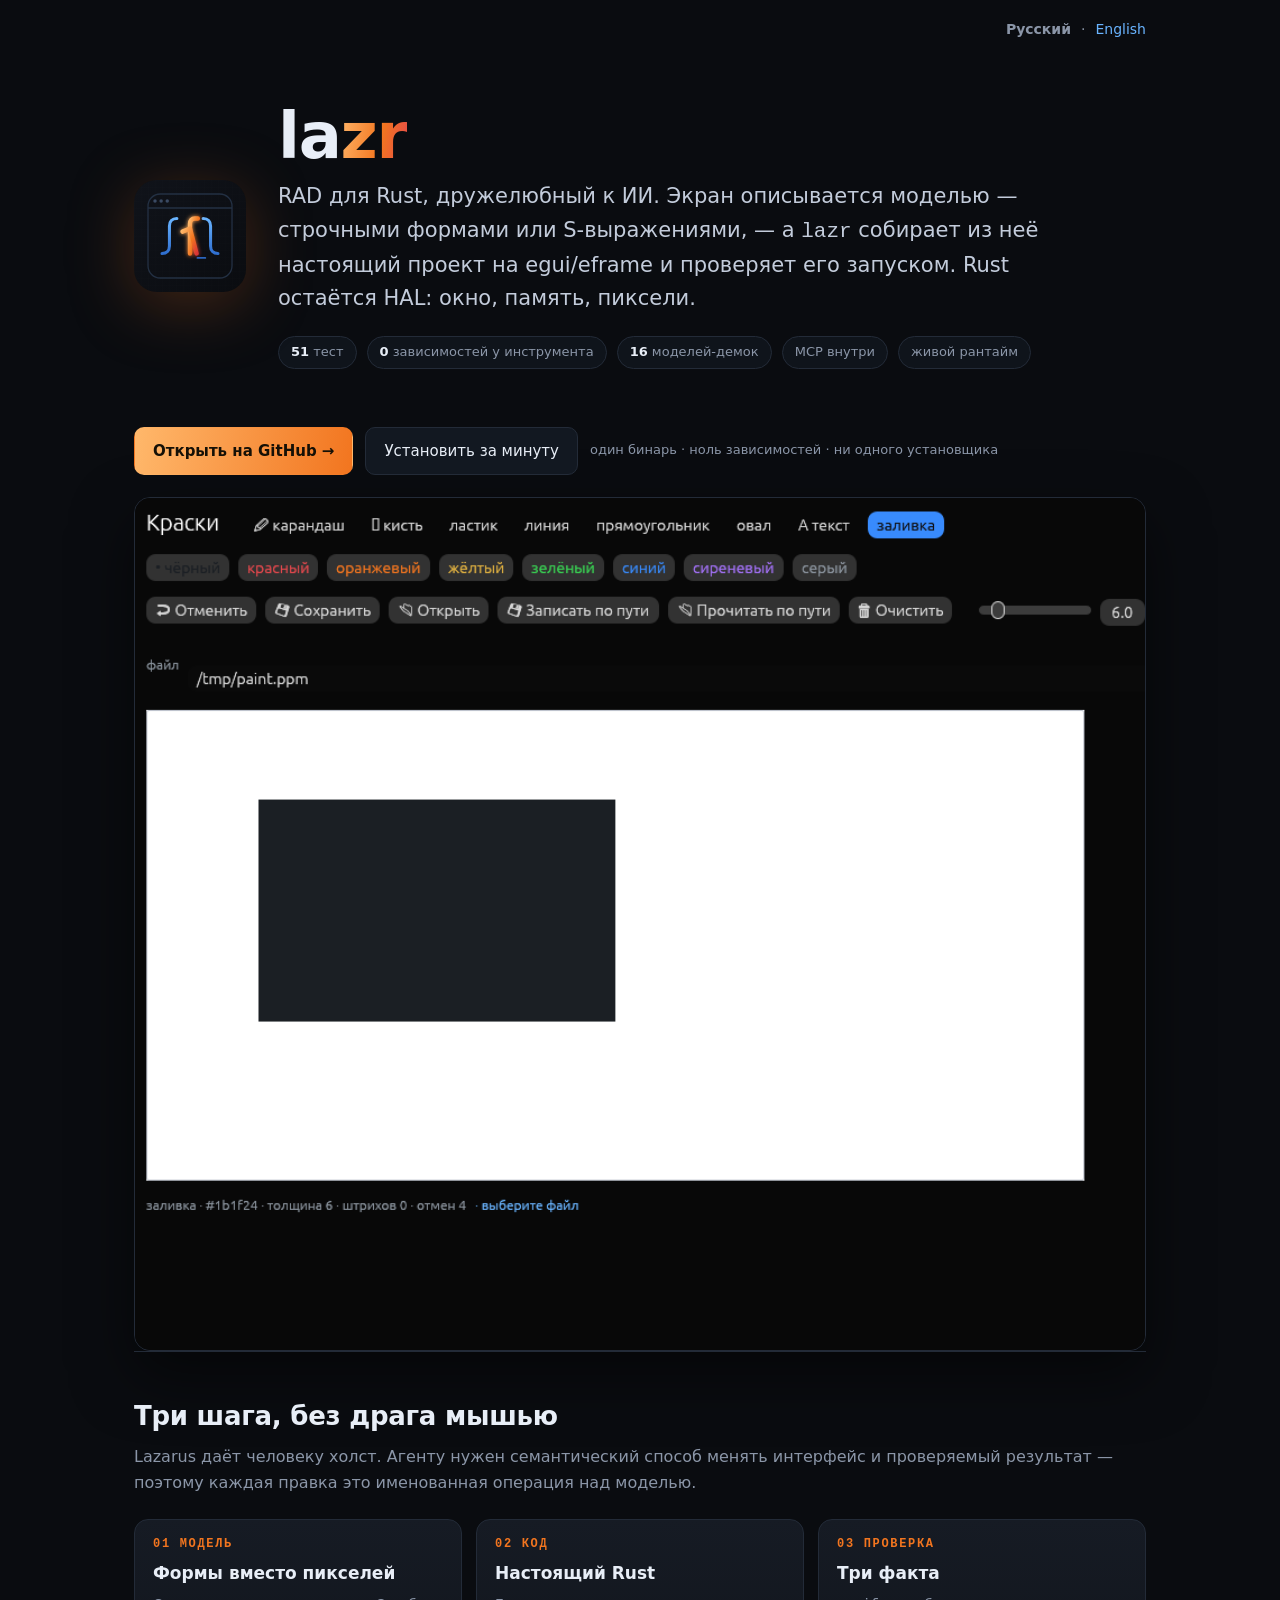
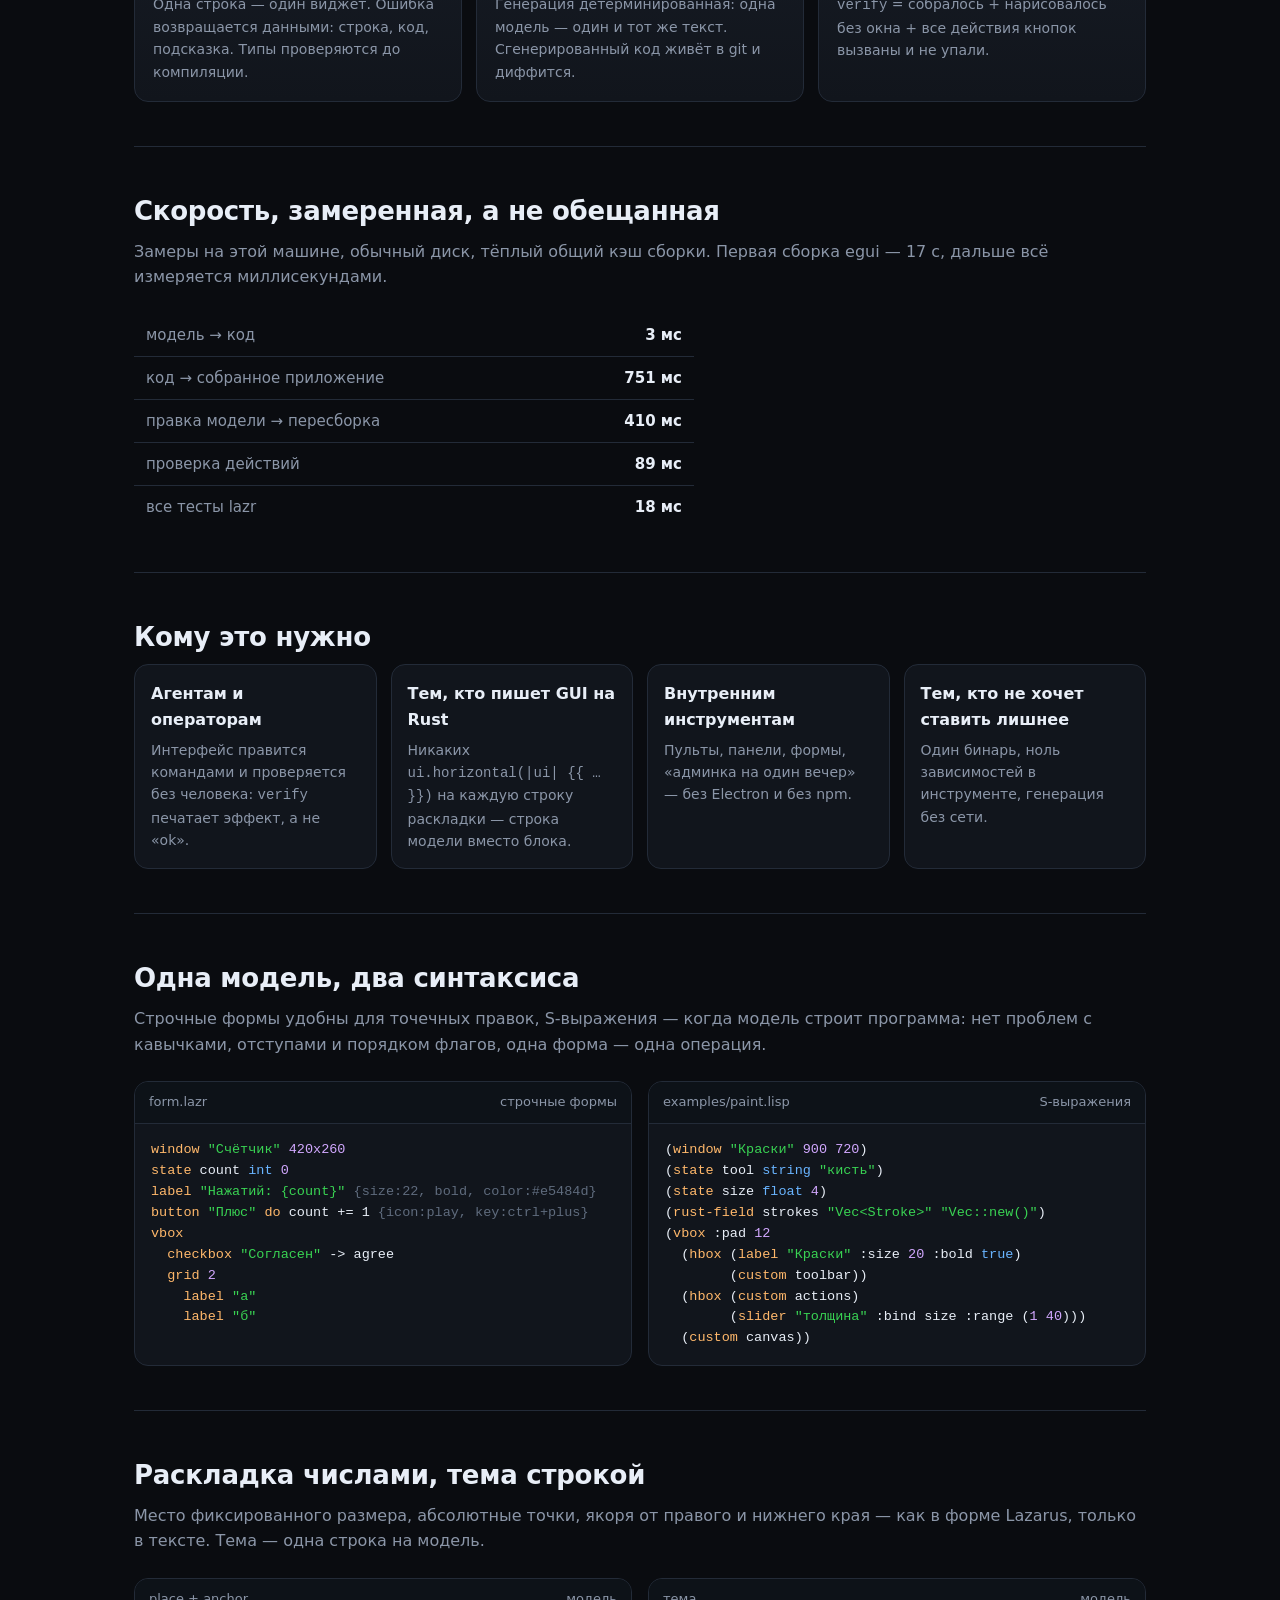
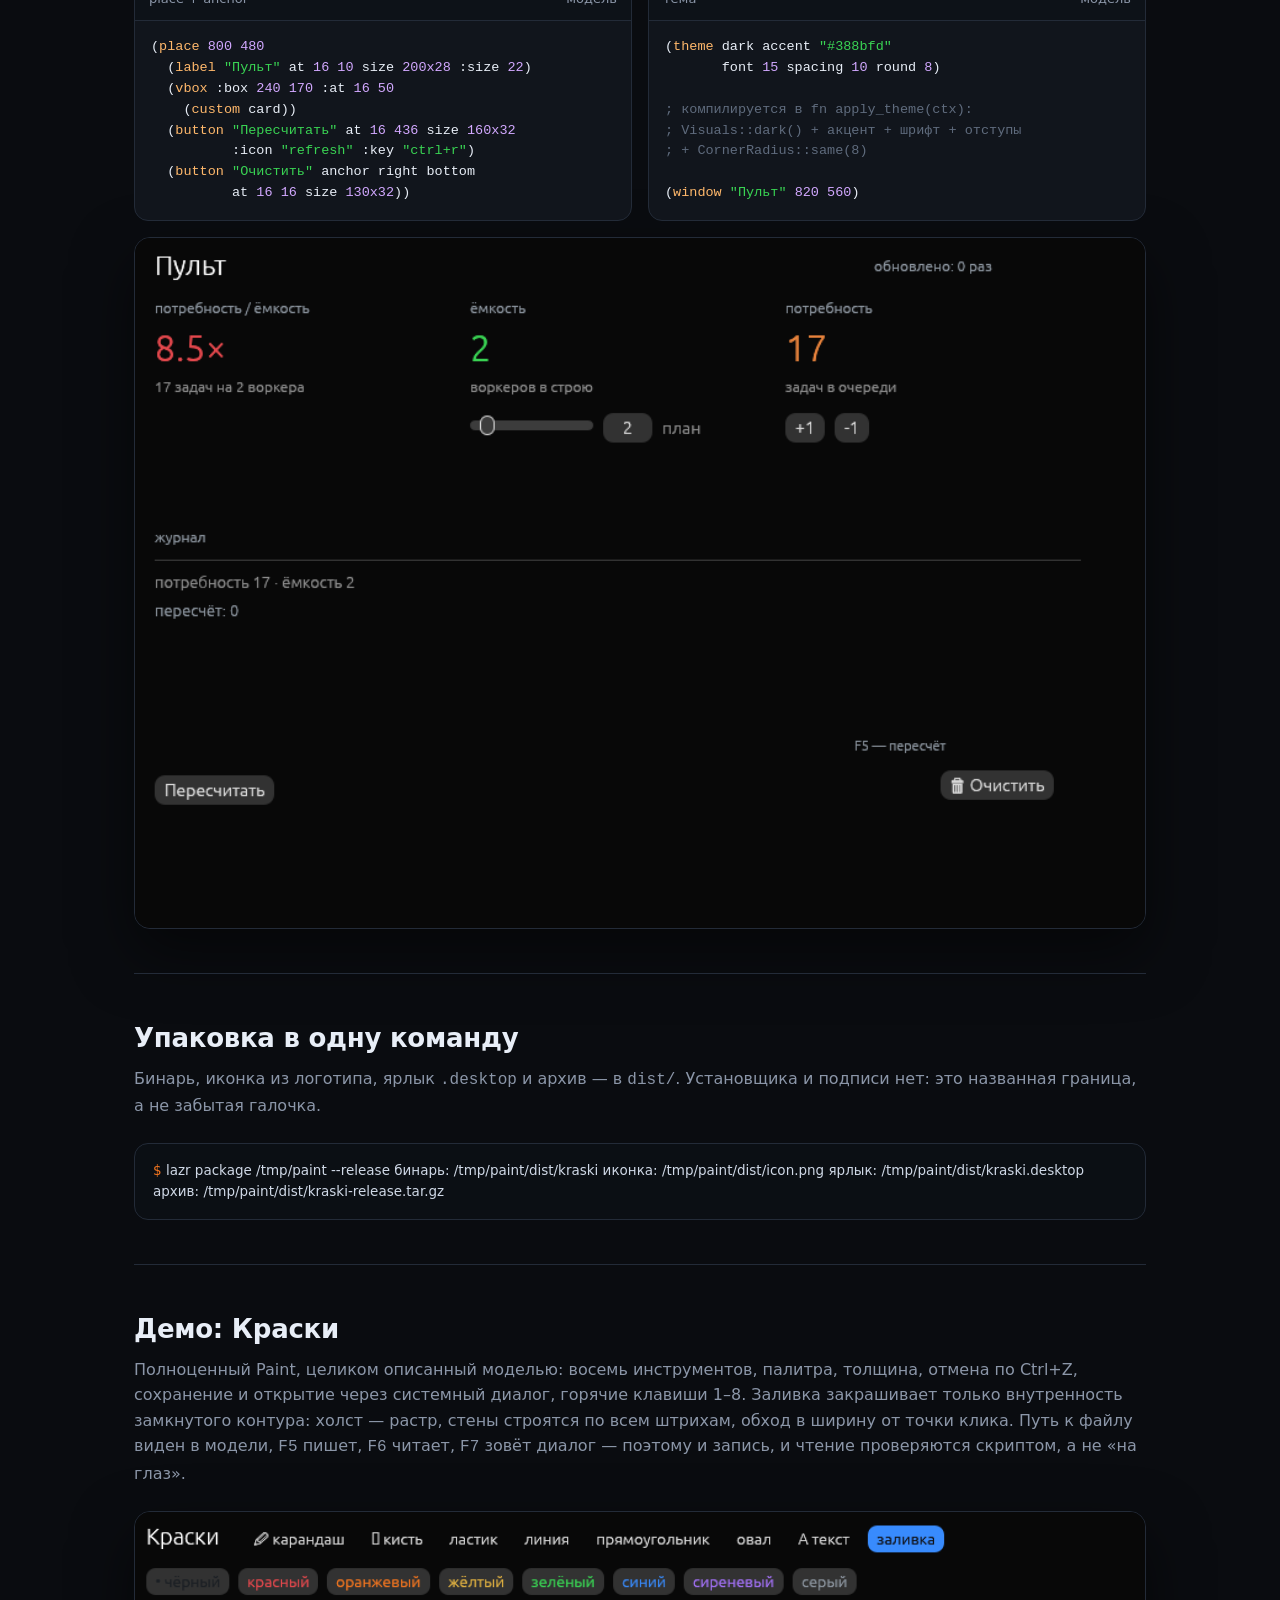
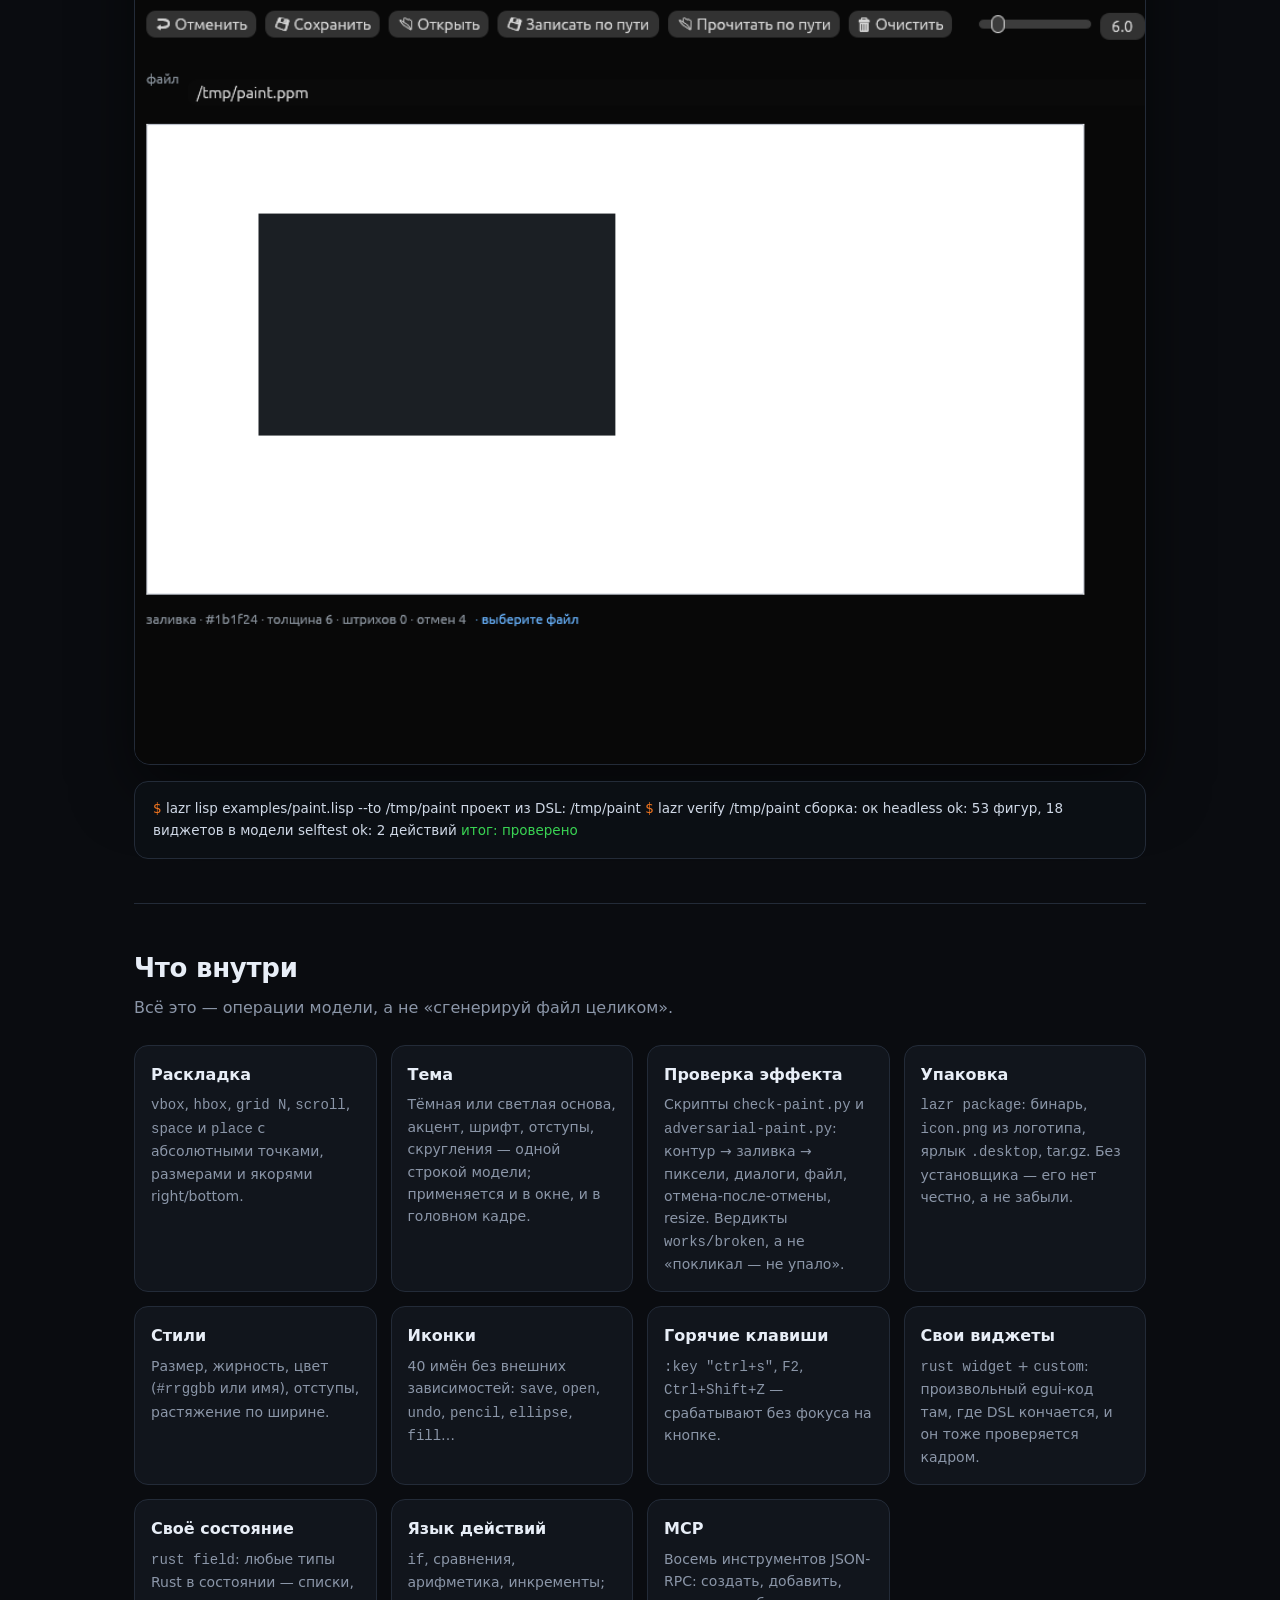
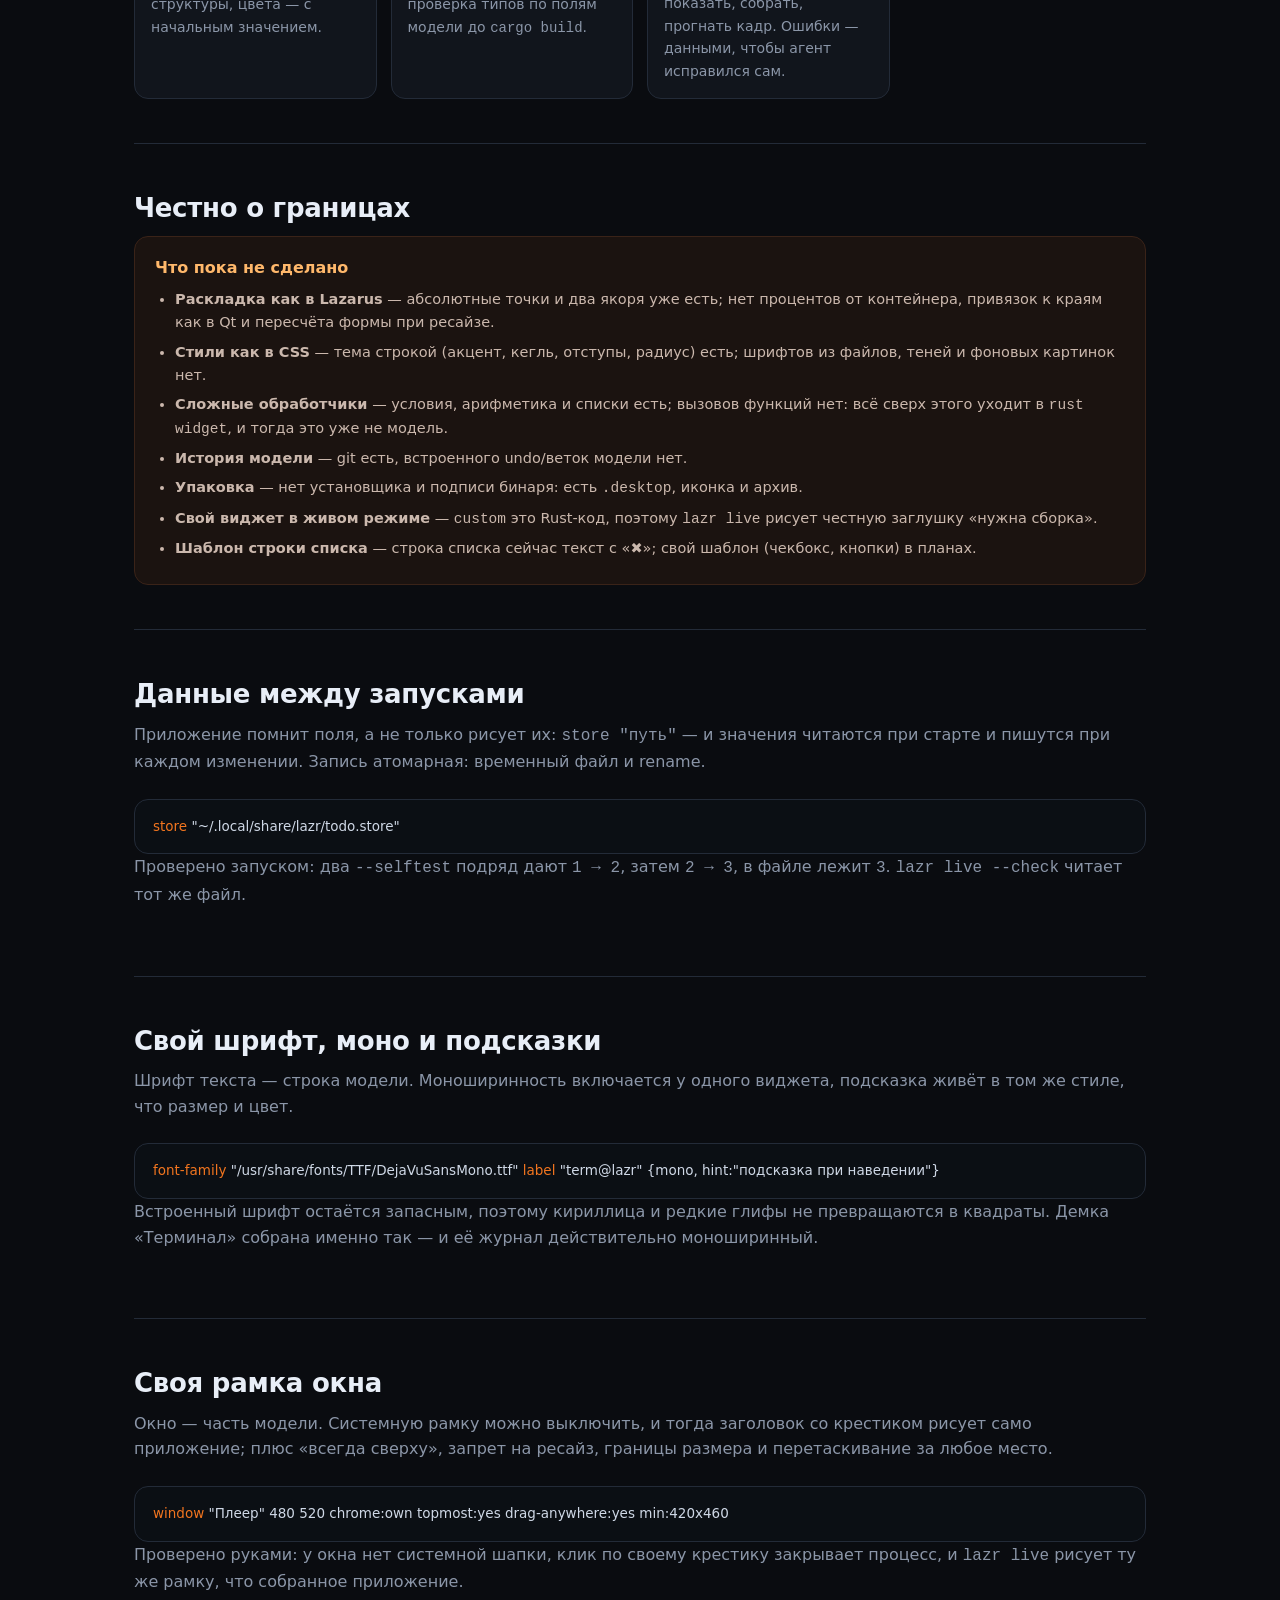
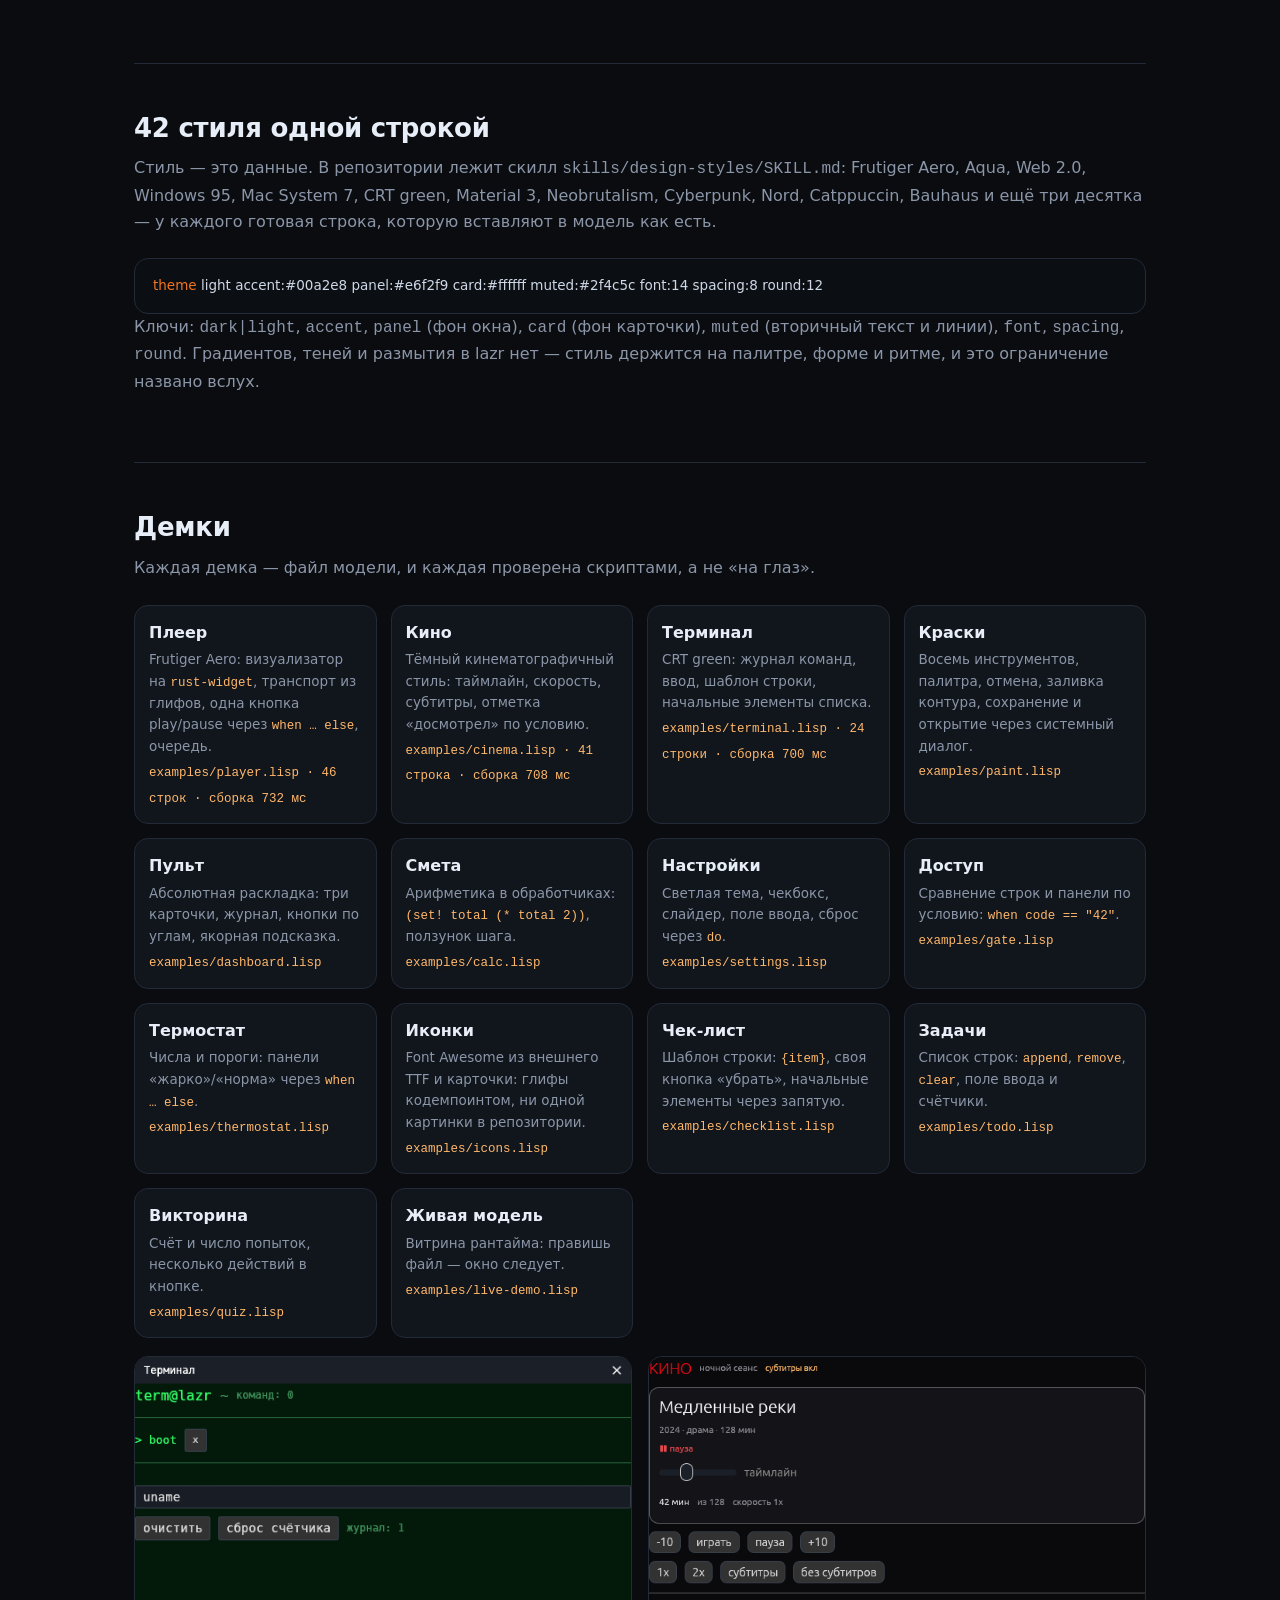
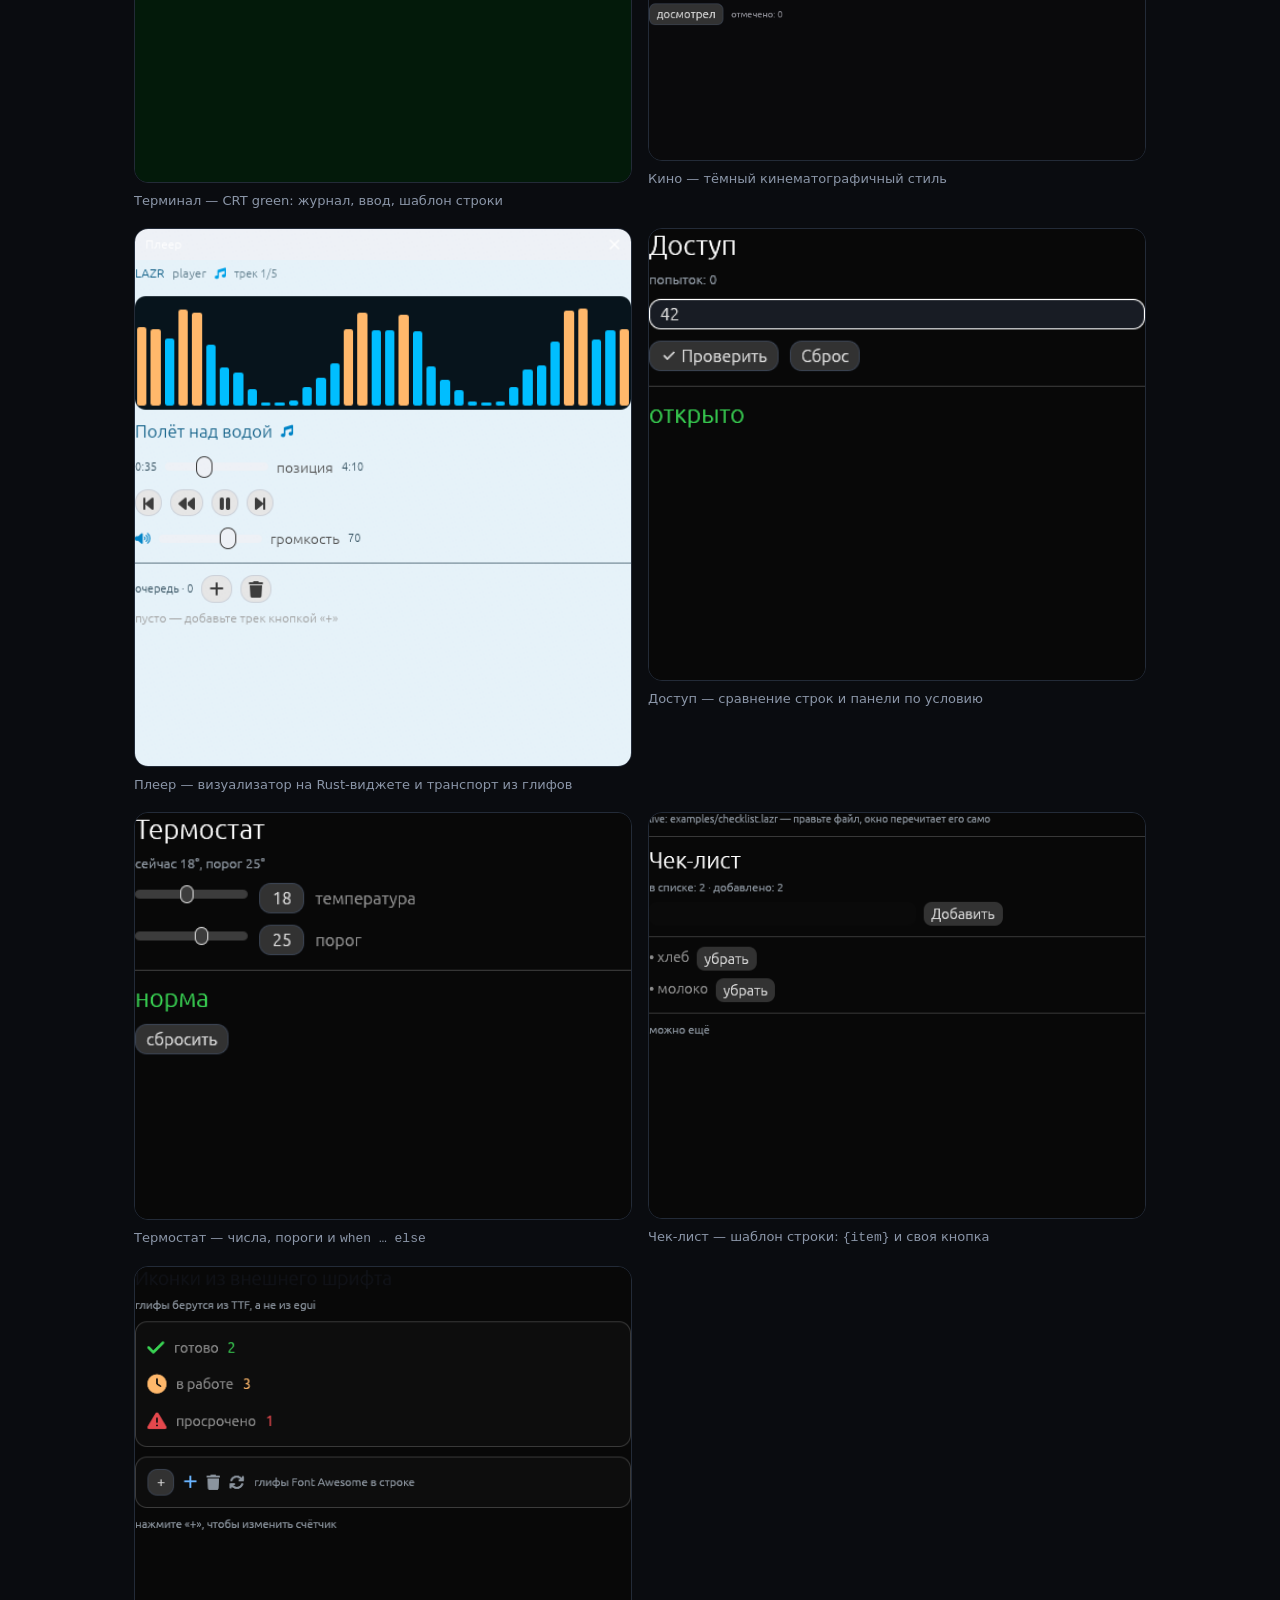
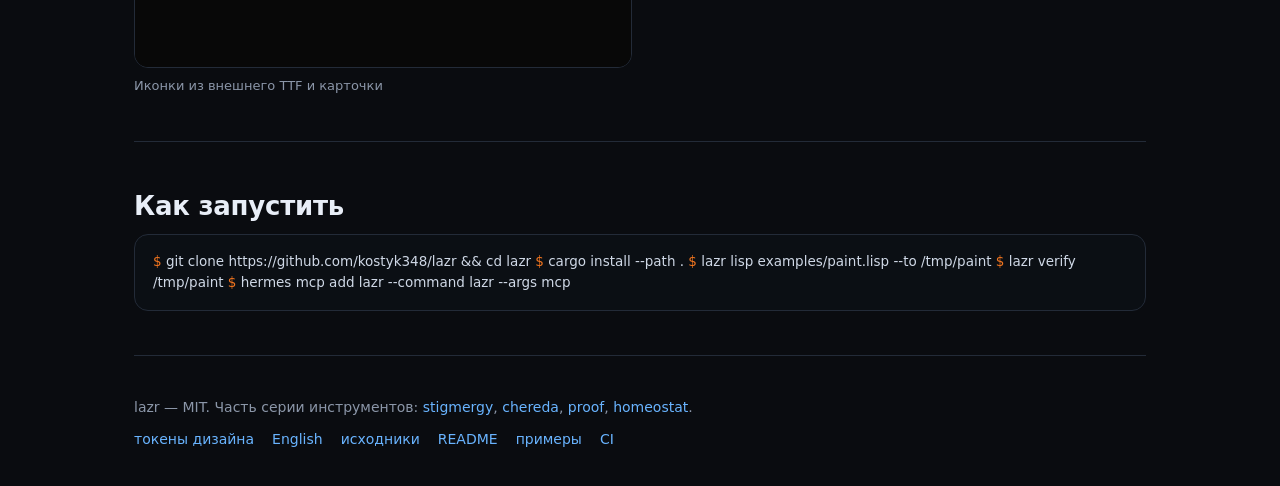
==== commit 60de377c: "состояние между запусками: store, атомарная запись, ~ → HOME, паритет рантайма; демка задач помнит с" ====
--- a/docs/index.html
+++ b/docs/index.html
@@ -304,6 +304,15 @@
   </div>
 </section>
 
+<section id="store">
+  <h2>Данные между запусками</h2>
+  <p class="sub">Приложение помнит поля, а не только рисует их: <code>store "путь"</code> — и значения
+    читаются при старте и пишутся при каждом изменении. Запись атомарная: временный файл и rename.</p>
+  <div class="term"><span class="p">store</span> "~/.local/share/lazr/todo.store"</div>
+  <p class="sub">Проверено запуском: два <code>--selftest</code> подряд дают <code>1 → 2</code>, затем
+    <code>2 → 3</code>, в файле лежит <code>3</code>. <code>lazr live --check</code> читает тот же файл.</p>
+</section>
+
 <section id="text">
   <h2>Свой шрифт, моно и подсказки</h2>
   <p class="sub">Шрифт текста — строка модели. Моноширинность включается у одного виджета, подсказка живёт
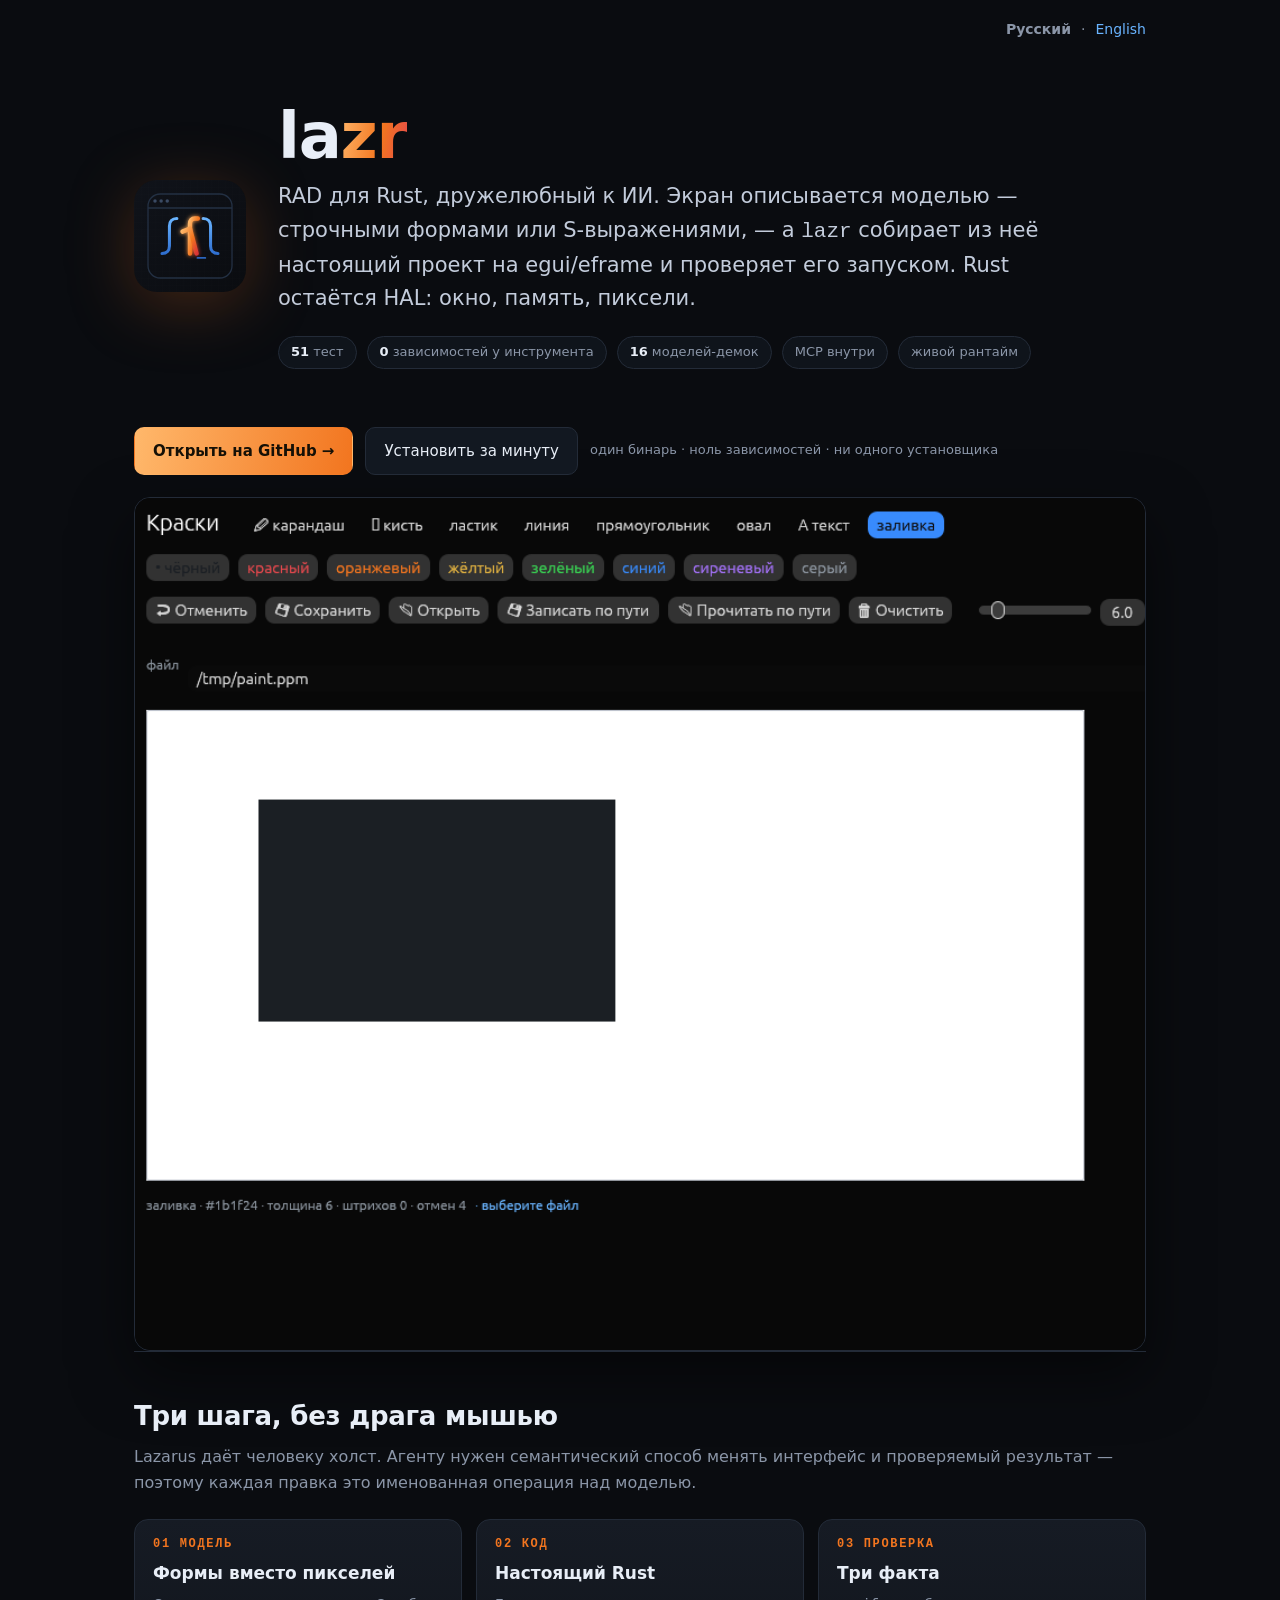
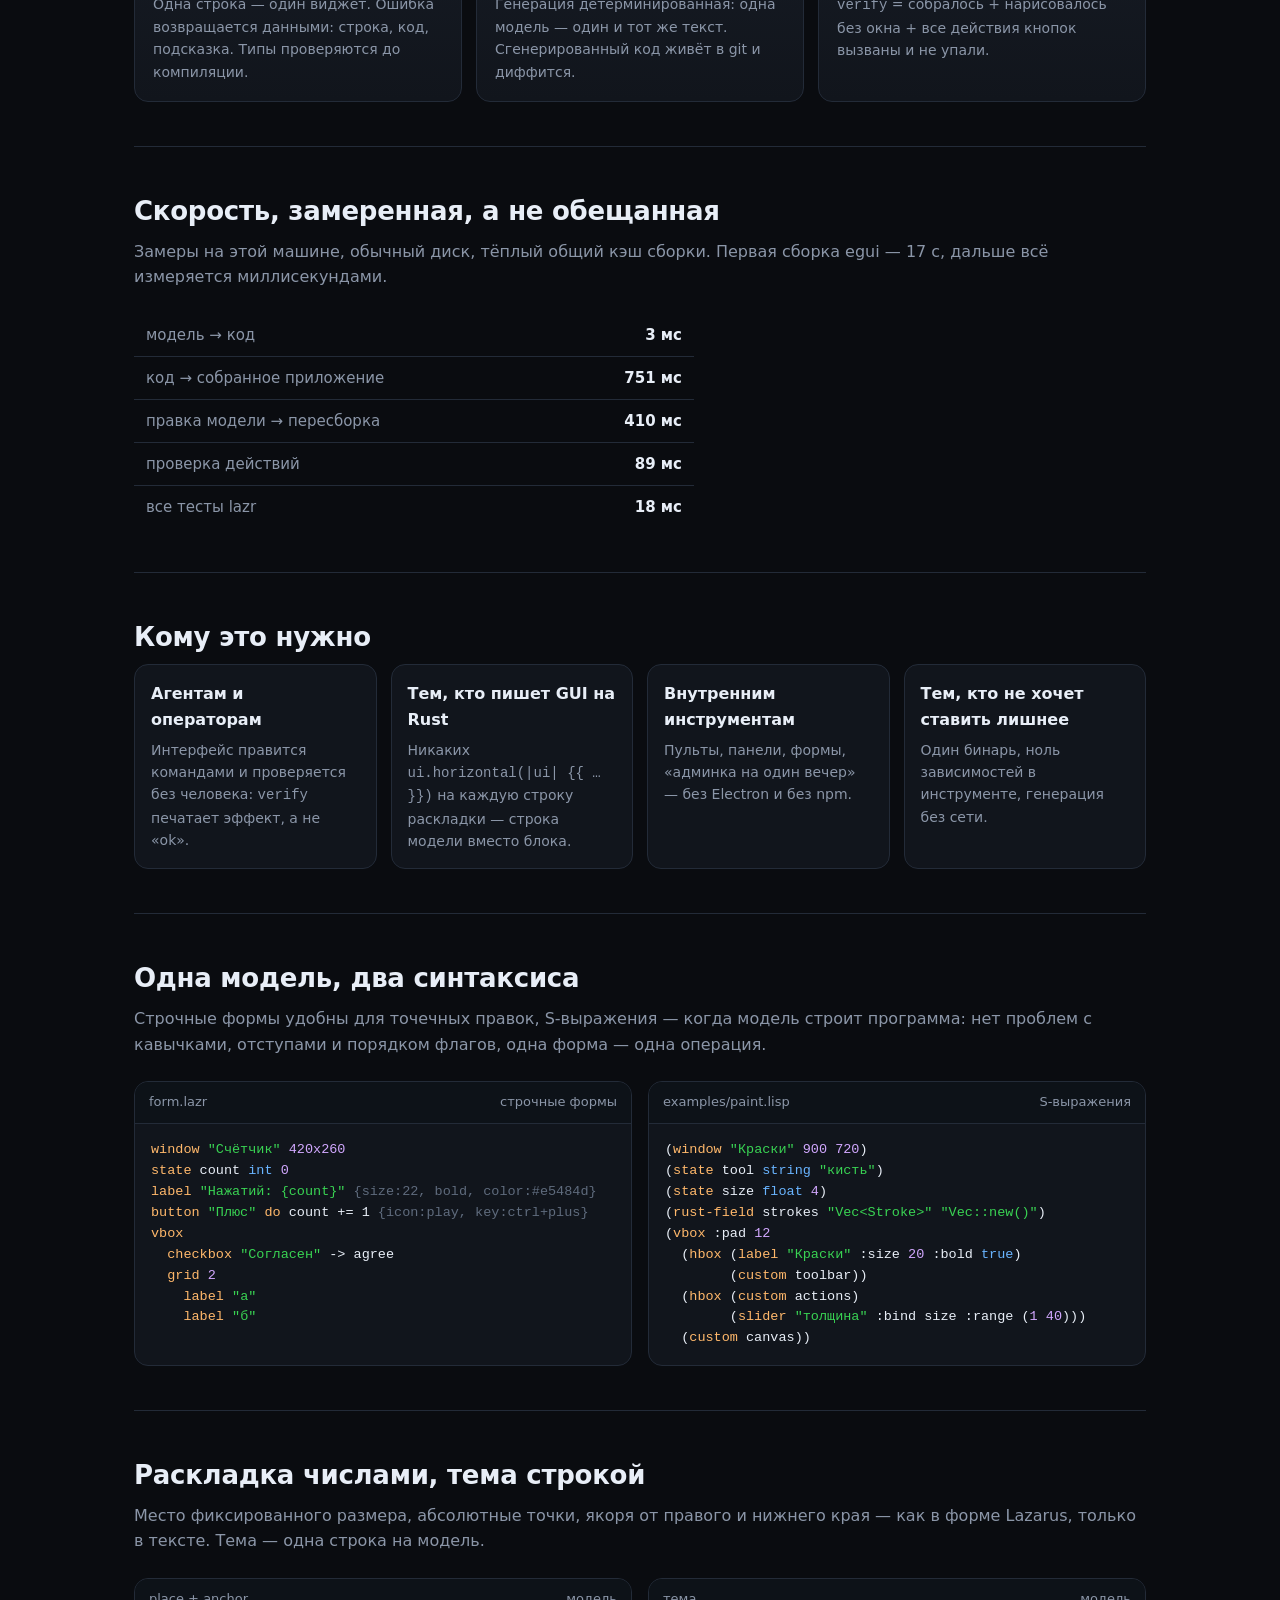
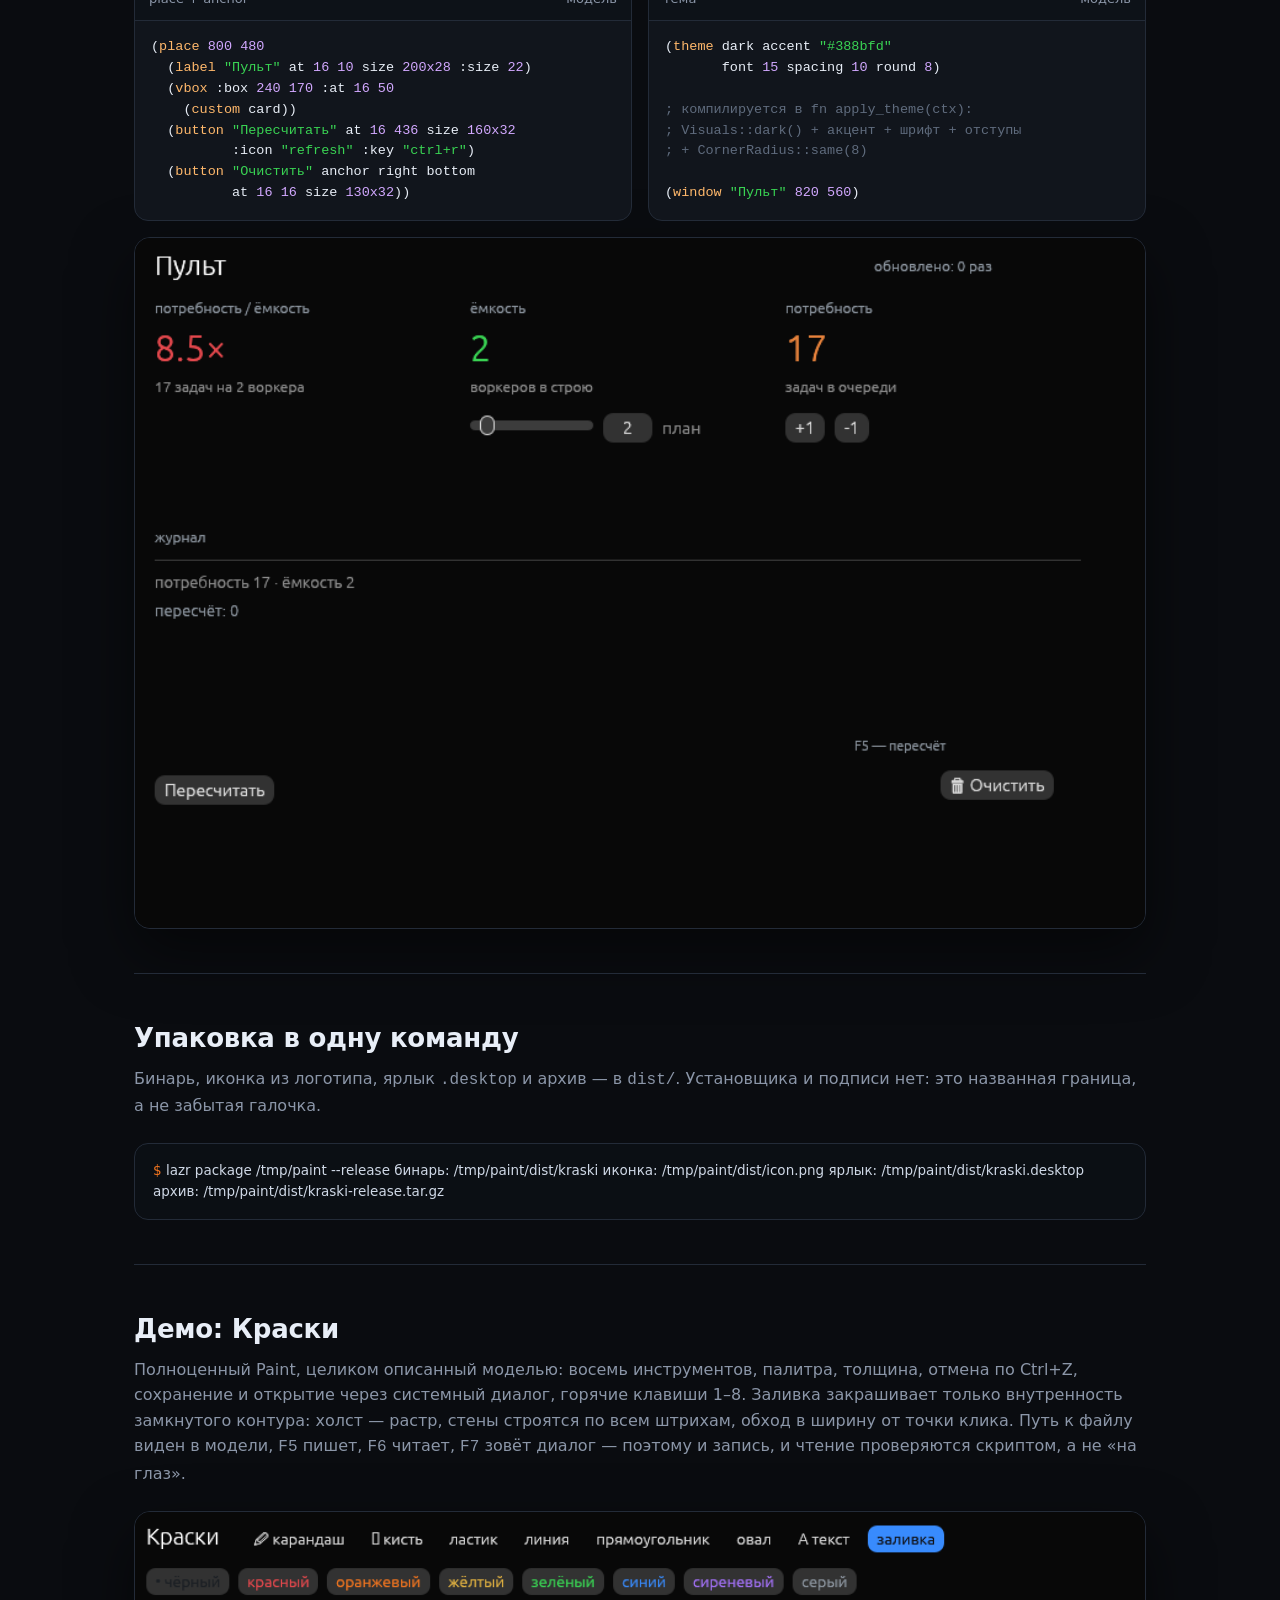
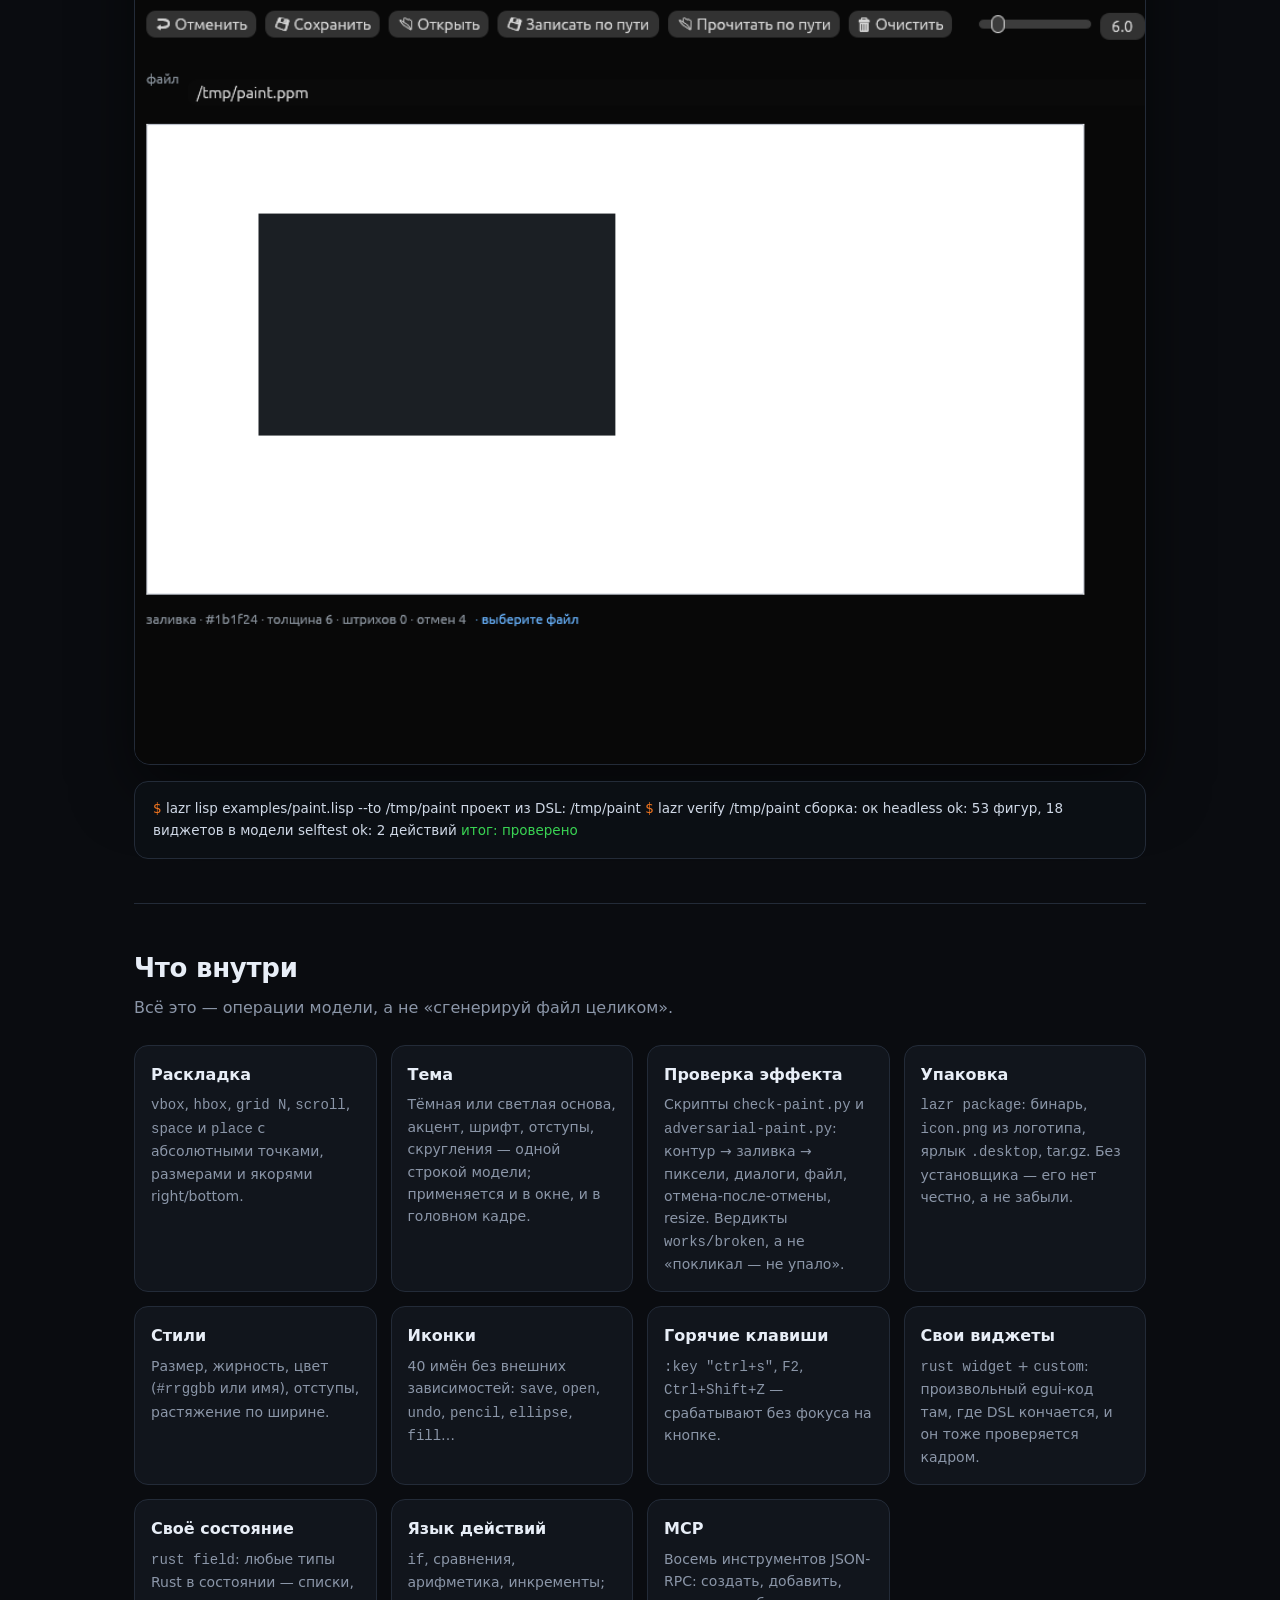
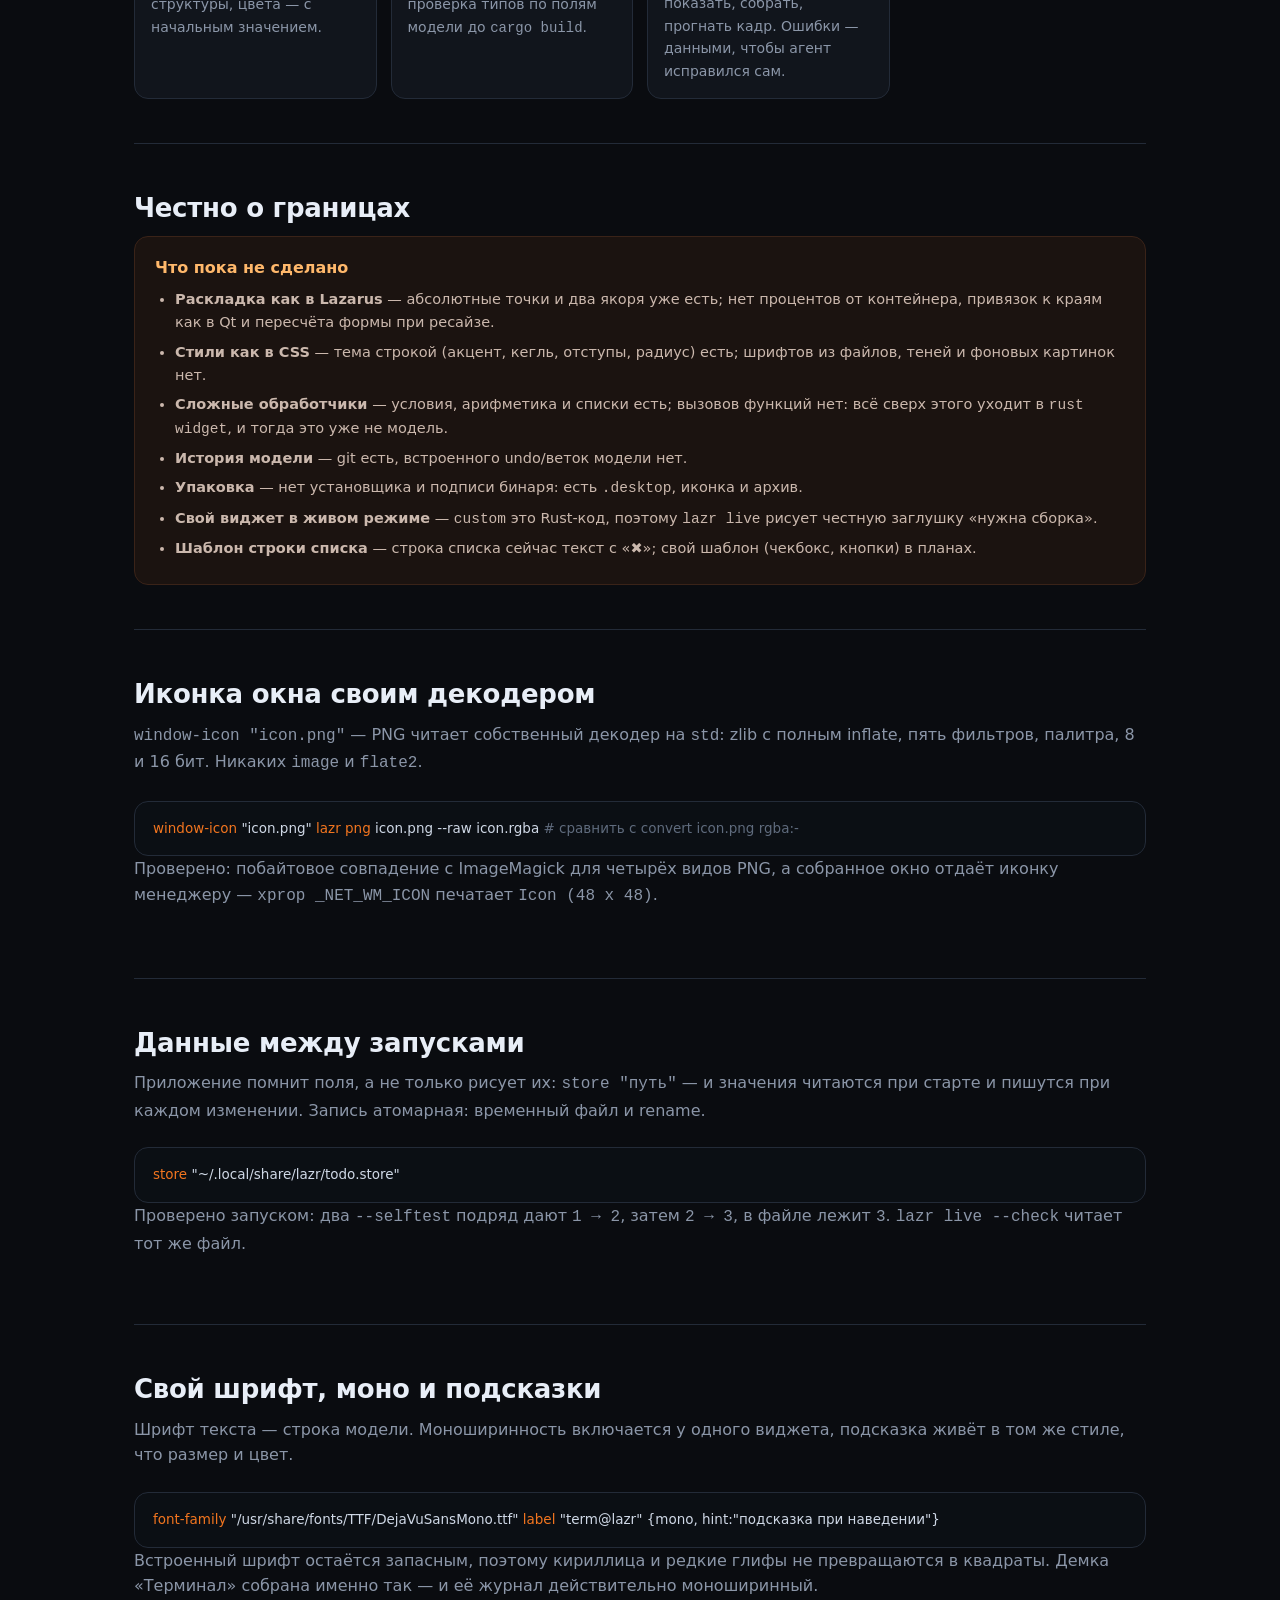
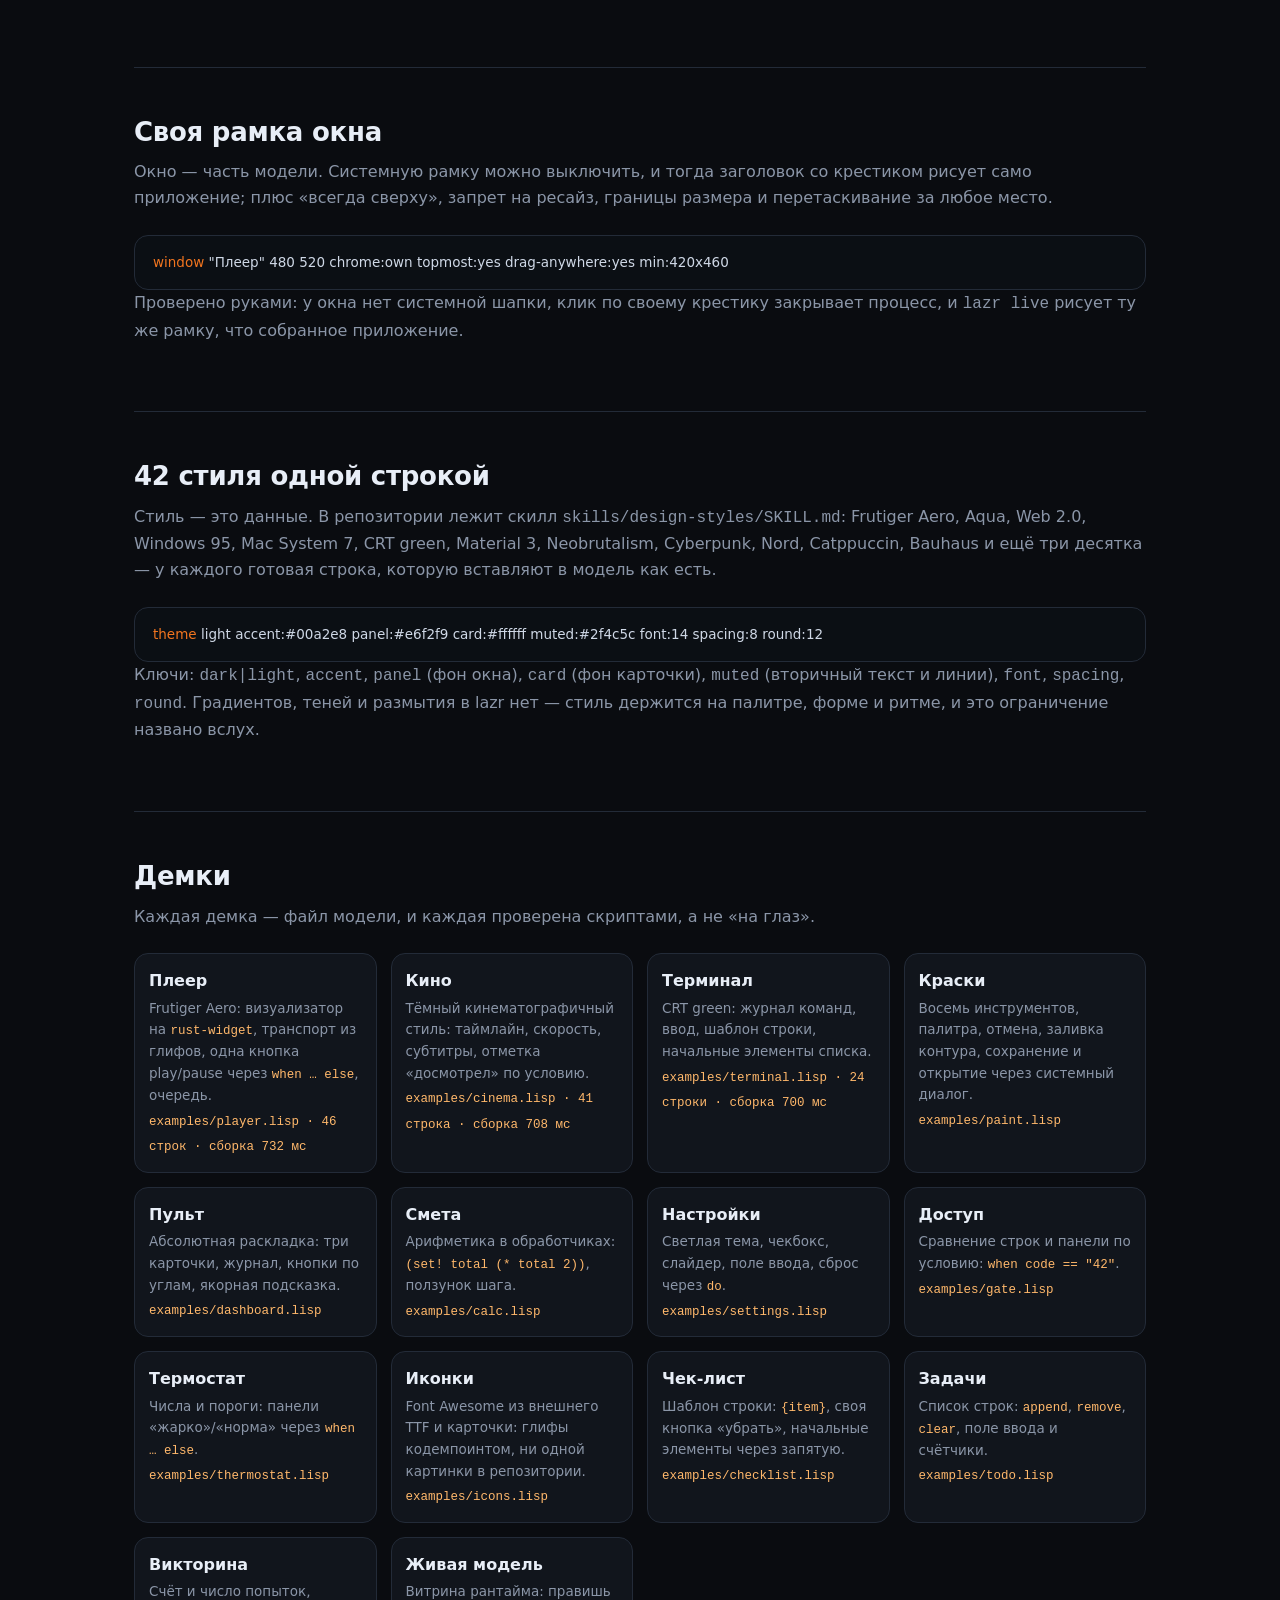
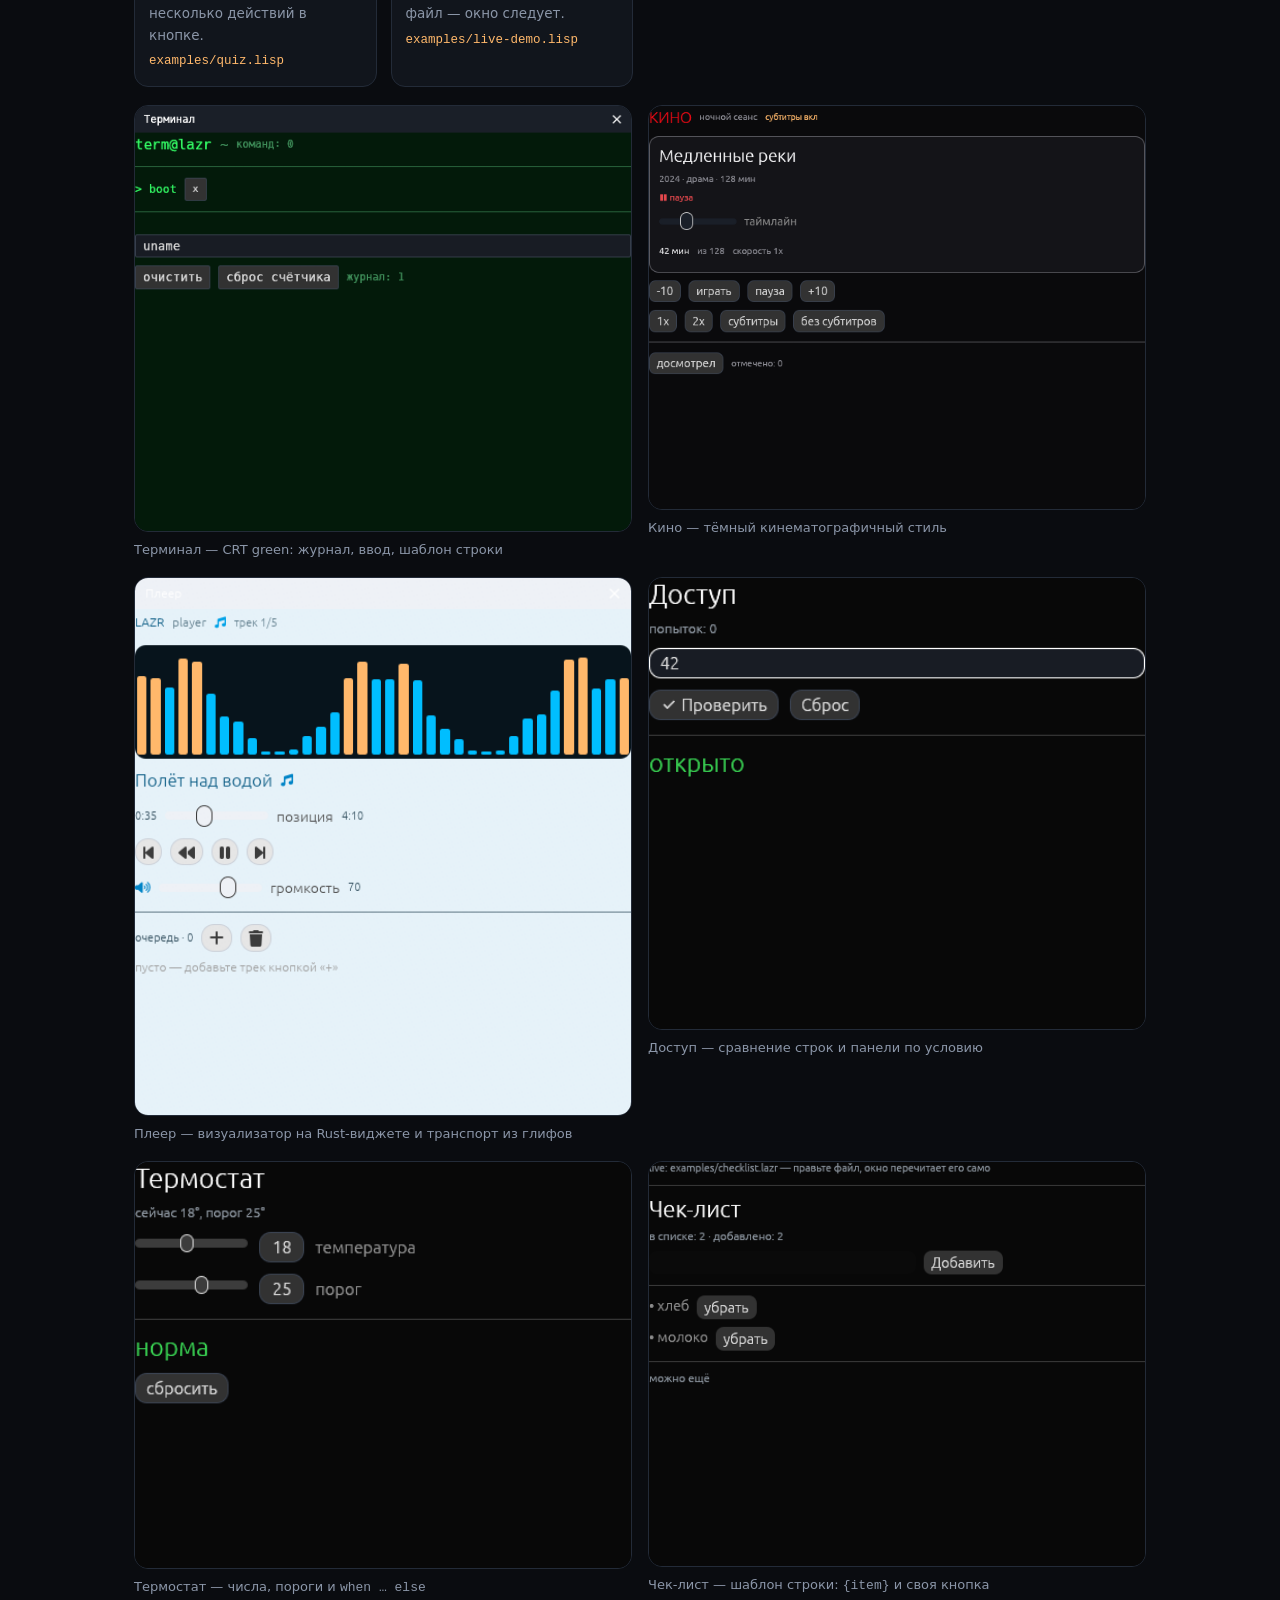
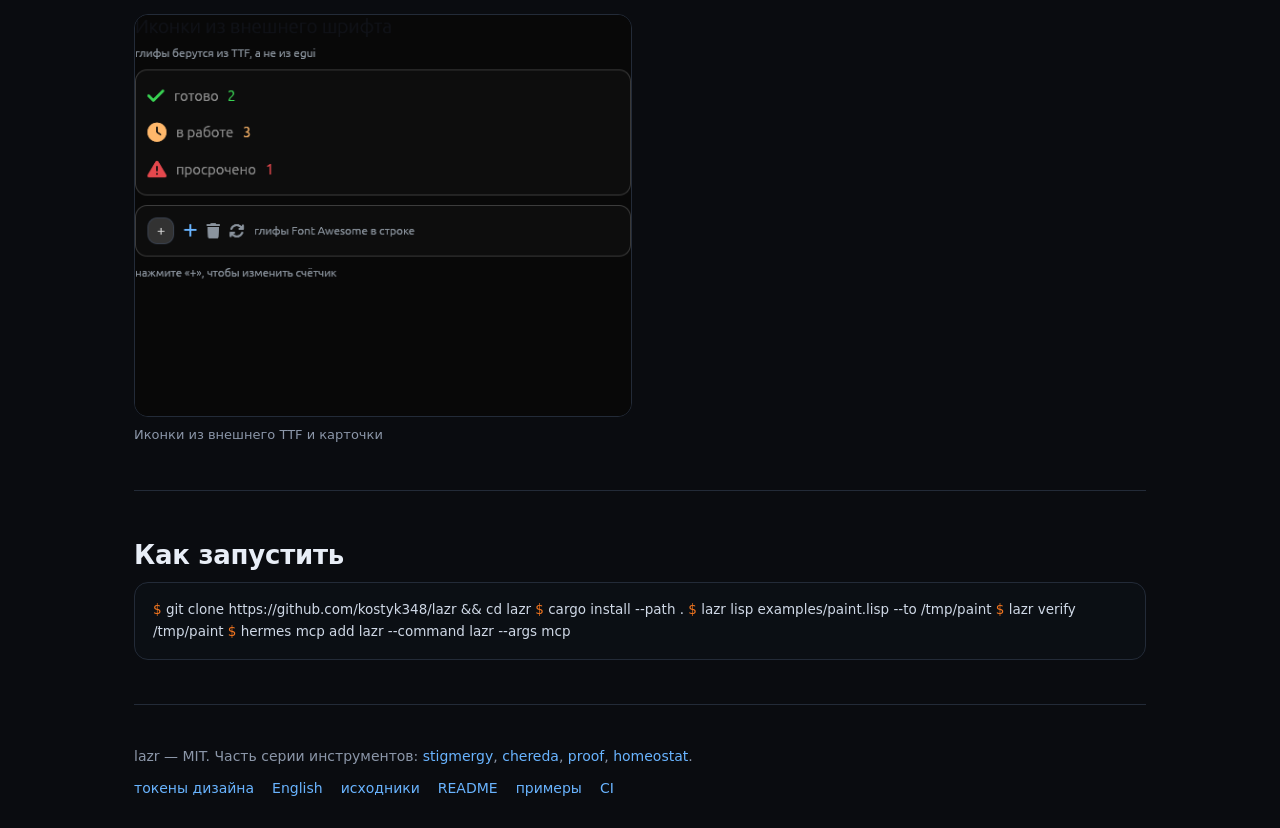
==== commit fc1db733: "0.2.1: иконка окна своим PNG-декодером (inflate, фильтры, 8/16 бит), lazr png, поставка с моделью и " ====
--- a/docs/index.html
+++ b/docs/index.html
@@ -304,6 +304,16 @@
   </div>
 </section>
 
+<section id="icon">
+  <h2>Иконка окна своим декодером</h2>
+  <p class="sub"><code>window-icon "icon.png"</code> — PNG читает собственный декодер на <code>std</code>:
+    zlib с полным inflate, пять фильтров, палитра, 8 и 16 бит. Никаких <code>image</code> и <code>flate2</code>.</p>
+  <div class="term"><span class="p">window-icon</span> "icon.png"
+<span class="p">lazr png</span> icon.png --raw icon.rgba   <span class="c"># сравнить с convert icon.png rgba:-</span></div>
+  <p class="sub">Проверено: побайтовое совпадение с ImageMagick для четырёх видов PNG, а собранное окно
+    отдаёт иконку менеджеру — <code>xprop _NET_WM_ICON</code> печатает <code>Icon (48 x 48)</code>.</p>
+</section>
+
 <section id="store">
   <h2>Данные между запусками</h2>
   <p class="sub">Приложение помнит поля, а не только рисует их: <code>store "путь"</code> — и значения
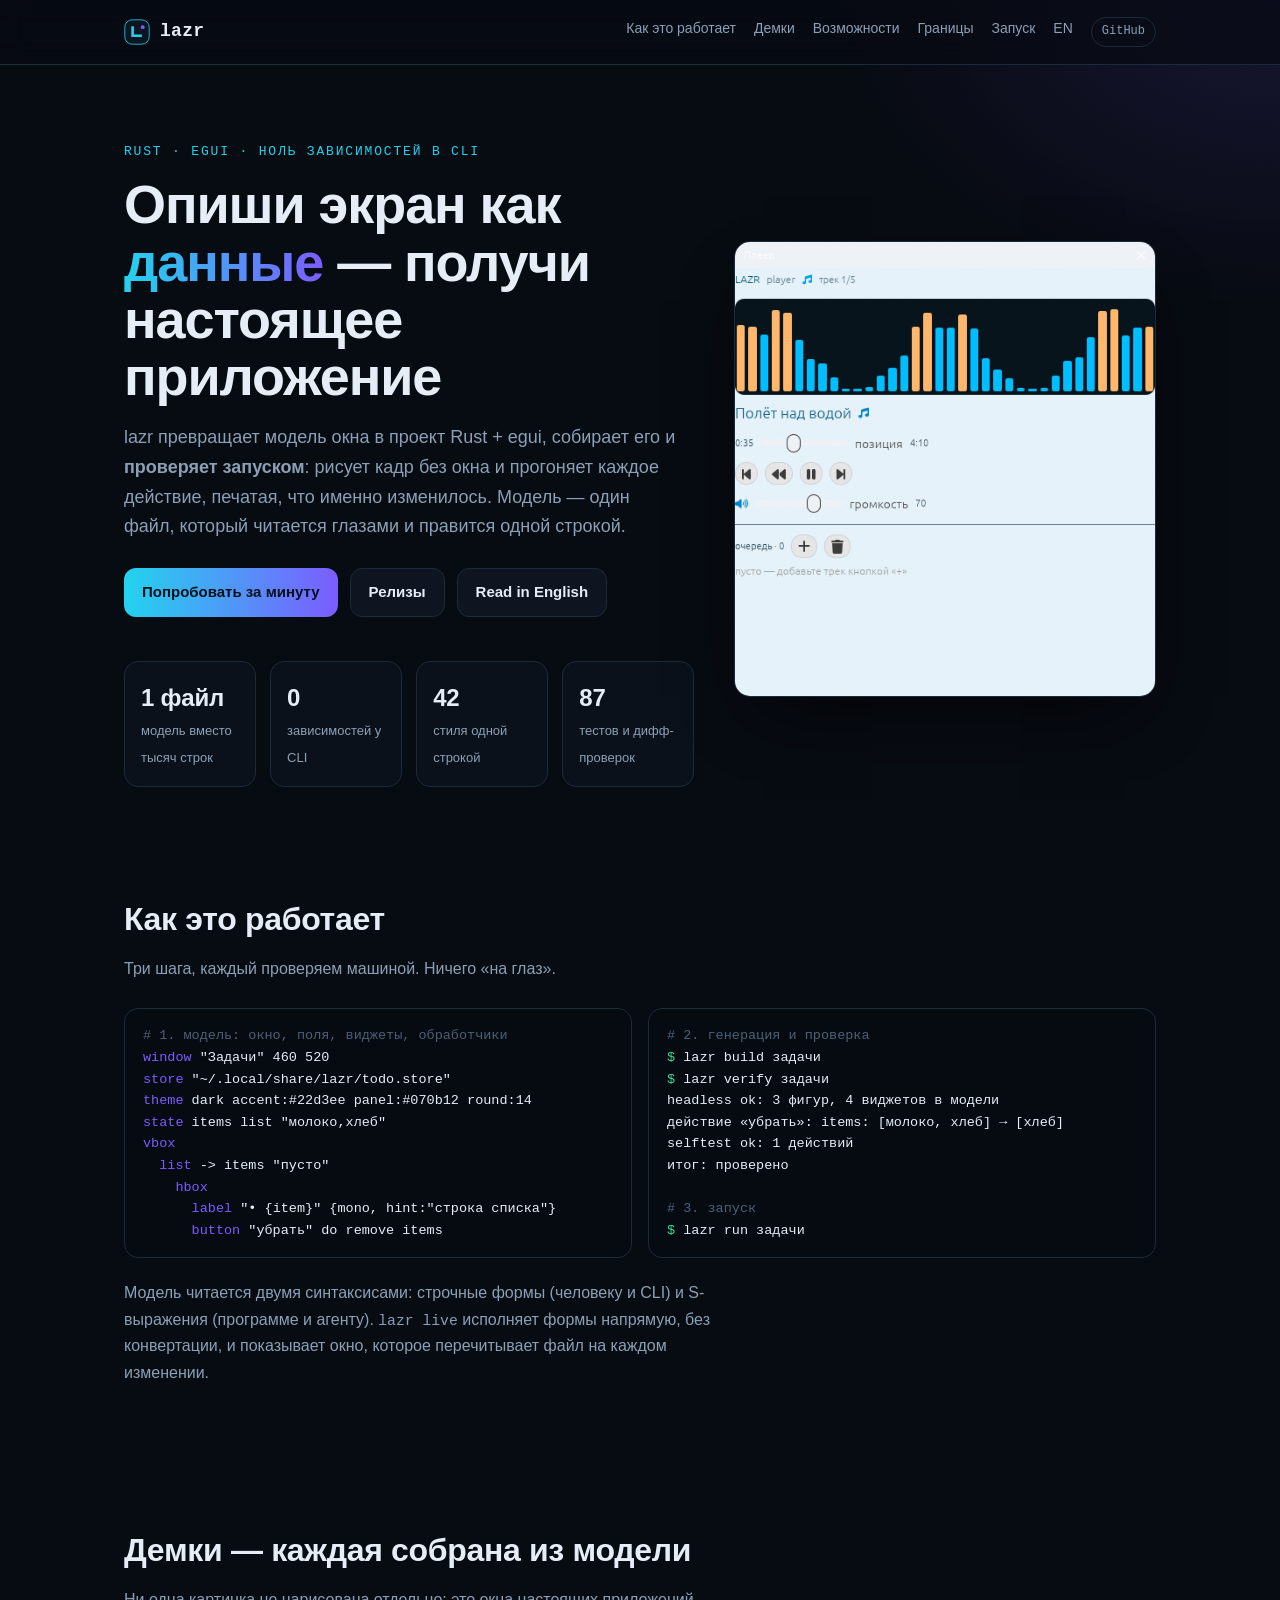
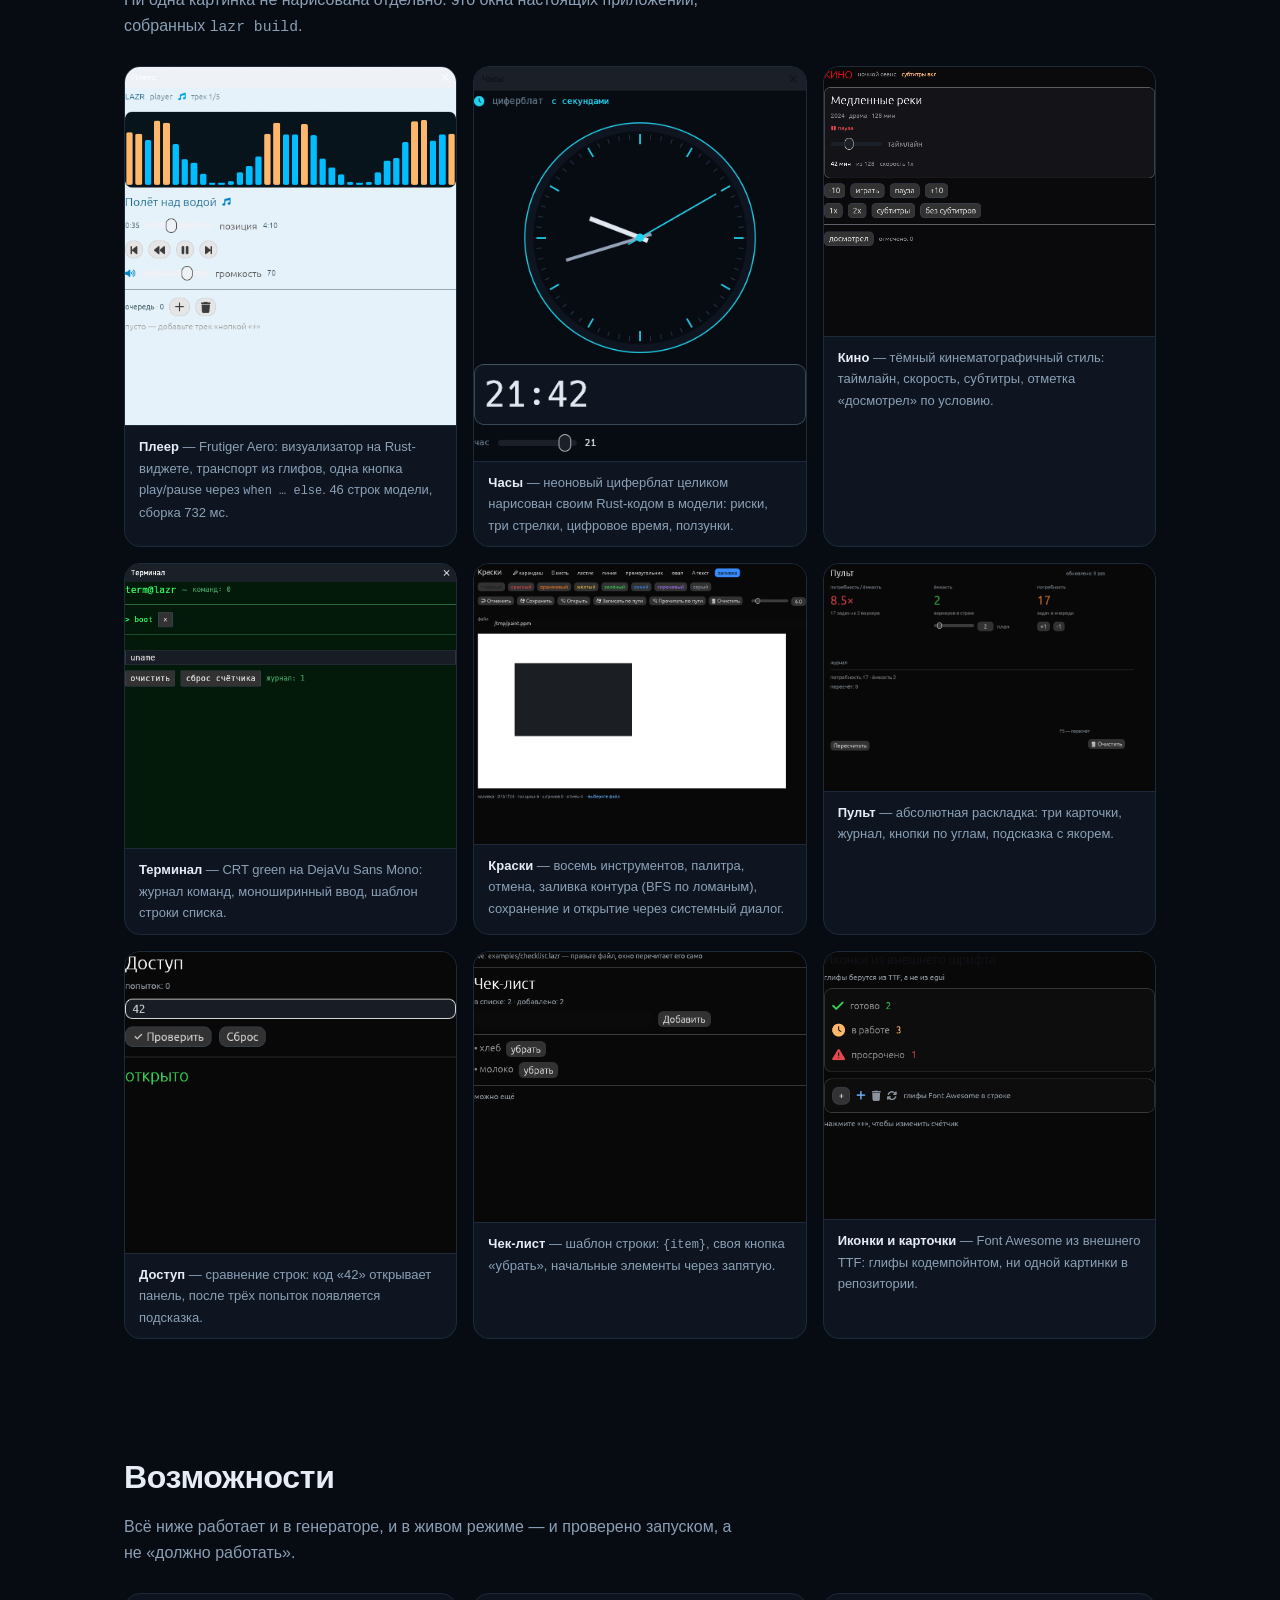
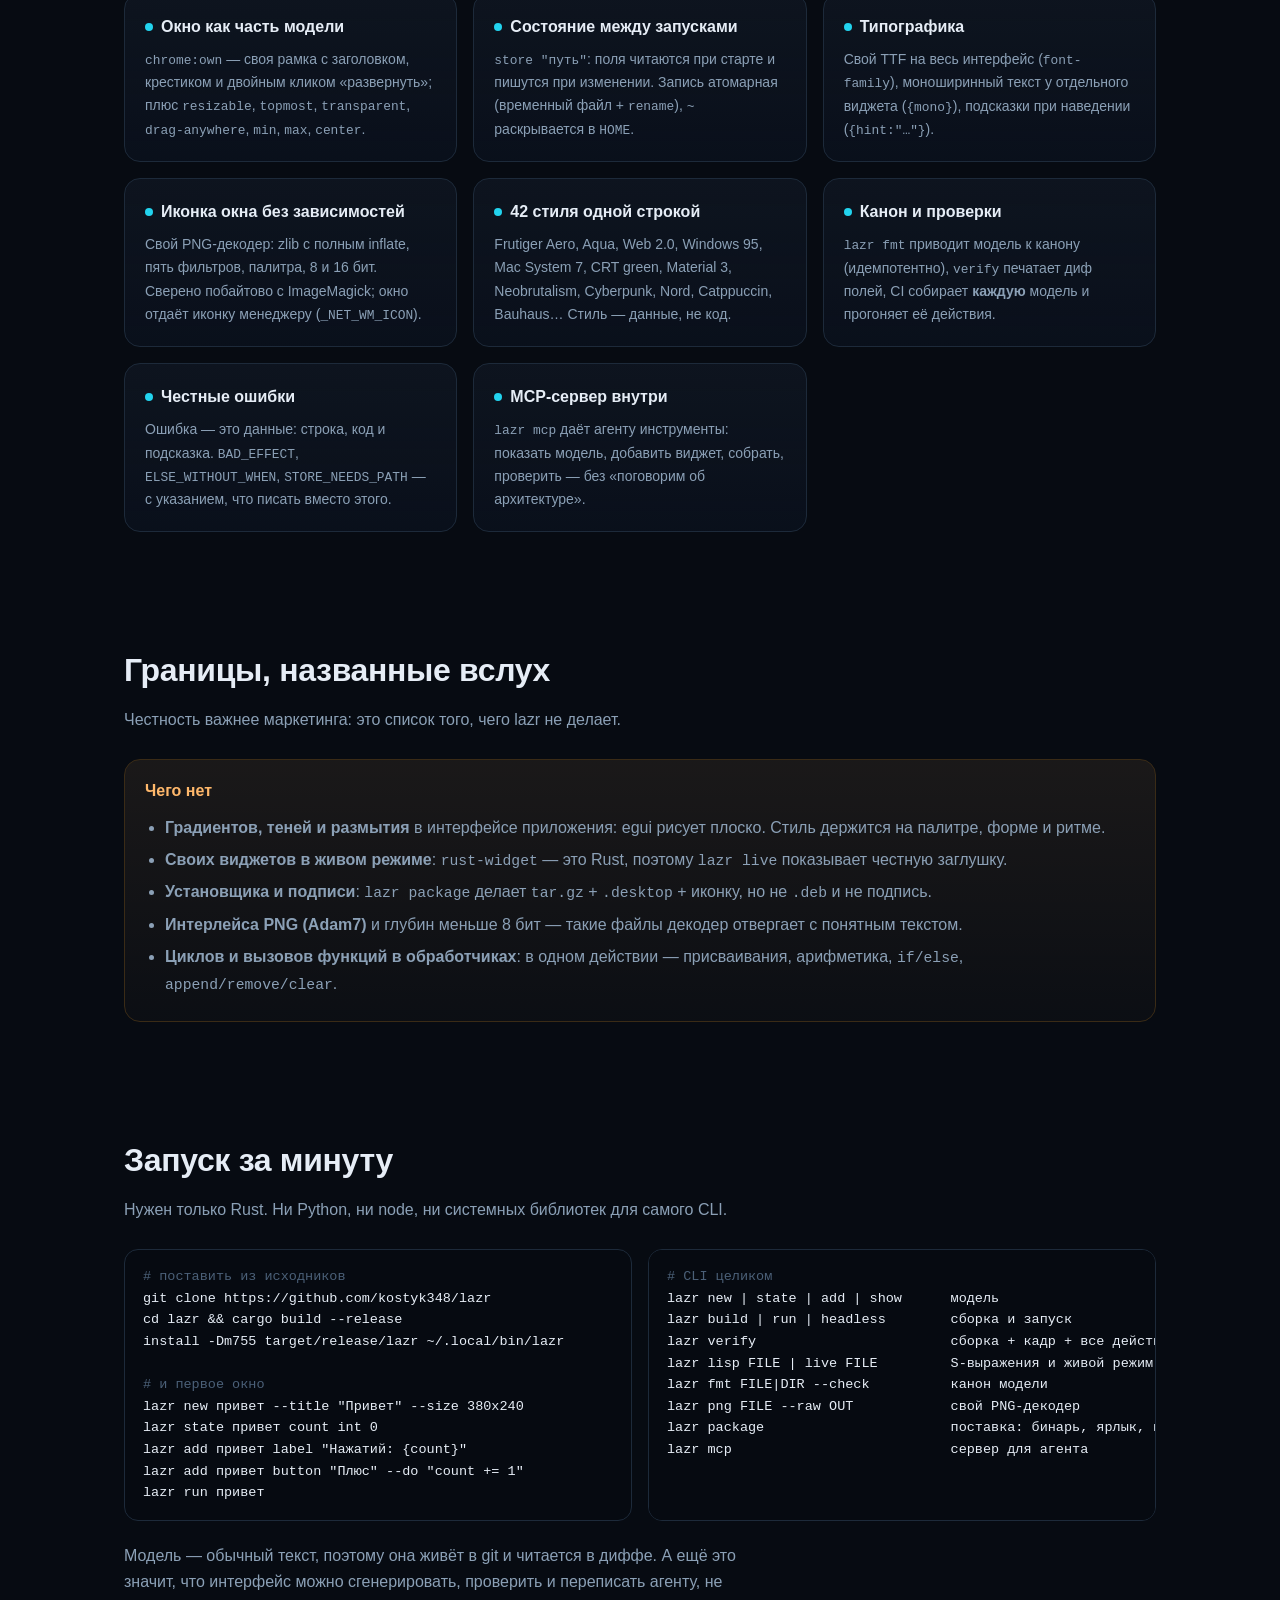
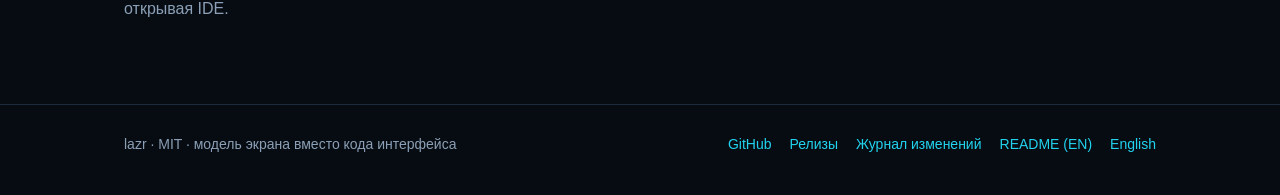
==== commit 75b51797: "сайт заново: тёмный акцентный дизайн, галерея девяти демок, границы и CLI; новая демка «Часы»; rust-" ====
--- a/docs/index.html
+++ b/docs/index.html
@@ -1,427 +1,289 @@
-<!doctype html>
+<!DOCTYPE html>
 <html lang="ru">
 <head>
 <meta charset="utf-8">
 <meta name="viewport" content="width=device-width, initial-scale=1">
-<title>lazr — RAD для Rust, дружелюбный к ИИ</title>
-<meta name="description" content="Модель экрана → настоящий код egui/eframe → сборка → проверка запуском. Модель на строчных формах или S-выражениях, MCP-сервер внутри.">
+<title>lazr — модель экрана вместо кода интерфейса</title>
+<meta name="description" content="lazr: описываешь экран как данные, получаешь настоящий проект Rust + egui, собираешь и проверяешь запуском. Ноль зависимостей в CLI, свой PNG-декодер, 42 стиля одной строкой.">
+<meta property="og:title" content="lazr — модель экрана вместо кода интерфейса">
+<meta property="og:description" content="Данные → Rust/egui → запуск и проверка. Своя рамка окна, хранилище состояния, шрифты, иконки, 42 стиля.">
+<meta property="og:image" content="player.png">
 <link rel="icon" href="logo.svg" type="image/svg+xml">
 <style>
   :root{
-    --bg:#0a0c10; --panel:#11151c; --panel2:#161b24; --line:#232b38;
-    --ink:#e8eef7; --muted:#8b96a8; --flame:#f2751f; --amber:#ffb86b;
-    --wire:#69b4ff; --green:#39d353; --red:#e5484d;
+    --bg:#070b12; --panel:#0e1520; --line:#1d2a3a;
+    --ink:#e6edf6; --dim:#8ba0b6; --accent:#22d3ee; --accent2:#7c5cff;
+    --good:#3ddc97; --warn:#ffb86b;
+    --radius:16px; --max:1080px;
+    --font:-apple-system,BlinkMacSystemFont,"Segoe UI",Inter,Roboto,"Helvetica Neue",Arial,sans-serif;
+    --mono:ui-monospace,SFMono-Regular,"JetBrains Mono",Menlo,Consolas,monospace;
   }
   *{box-sizing:border-box}
-  body{margin:0;background:radial-gradient(1200px 600px at 15% -10%,#1a2230 0%,var(--bg) 55%);
-       color:var(--ink);font:16px/1.6 ui-sans-serif,system-ui,-apple-system,"Segoe UI",Roboto,sans-serif;
-       -webkit-font-smoothing:antialiased}
-  a{color:var(--wire);text-decoration:none}
+  html{scroll-behavior:smooth}
+  body{
+    margin:0; background:var(--bg); color:var(--ink); font-family:var(--font);
+    line-height:1.65; -webkit-font-smoothing:antialiased;
+    background-image:
+      radial-gradient(60rem 40rem at 15% -10%, rgba(34,211,238,.14), transparent 60%),
+      radial-gradient(50rem 34rem at 100% 0%, rgba(124,92,255,.14), transparent 55%);
+    background-repeat:no-repeat;
+  }
+  a{color:var(--accent); text-decoration:none}
   a:hover{text-decoration:underline}
-  code,pre{font-family:ui-monospace,SFMono-Regular,"JetBrains Mono",Menlo,monospace}
-  .wrap{max-width:1060px;margin:0 auto;padding:0 24px}
-  .top{display:flex;justify-content:flex-end;gap:10px;padding-top:18px;font-size:14px;color:var(--muted)}
-  header{padding:64px 0 32px;display:flex;gap:32px;align-items:center;flex-wrap:wrap}
-  header img{width:112px;height:112px;filter:drop-shadow(0 12px 32px rgba(242,117,31,.25))}
-  h1{font-size:clamp(38px,6vw,64px);line-height:1;margin:0 0 12px;letter-spacing:-.02em}
-  h1 span{background:linear-gradient(100deg,var(--amber),var(--flame) 60%,var(--red));
-          -webkit-background-clip:text;background-clip:text;color:transparent}
-  .lead{color:#c3ccdb;font-size:clamp(17px,2vw,21px);max-width:62ch;margin:0}
-  .badges{display:flex;gap:10px;flex-wrap:wrap;margin-top:20px}
-  .badge{font-size:13px;color:var(--muted);border:1px solid var(--line);border-radius:999px;padding:5px 12px;background:#0f141b}
-  .badge b{color:var(--ink);font-weight:600}
-  section{padding:44px 0;border-top:1px solid var(--line)}
-  h2{font-size:26px;margin:0 0 6px;letter-spacing:-.01em}
-  .sub{color:var(--muted);margin:0 0 24px}
-  .flow{display:grid;grid-template-columns:repeat(auto-fit,minmax(220px,1fr));gap:14px}
-  .step{background:linear-gradient(180deg,var(--panel2),var(--panel));border:1px solid var(--line);
-        border-radius:14px;padding:18px}
-  .step .n{font:600 12px/1 ui-monospace,monospace;color:var(--flame);letter-spacing:.14em;text-transform:uppercase}
-  .step h3{margin:10px 0 6px;font-size:17px}
-  .step p{margin:0;color:var(--muted);font-size:14px}
-  .cols{display:grid;grid-template-columns:1fr 1fr;gap:16px}
-  @media (max-width:820px){.cols{grid-template-columns:1fr}}
-  .card{background:var(--panel);border:1px solid var(--line);border-radius:14px;overflow:hidden}
-  .card .cap{display:flex;justify-content:space-between;align-items:center;padding:10px 14px;
-             border-bottom:1px solid var(--line);font-size:13px;color:var(--muted);background:#0d1218}
-  .card pre{margin:0;padding:16px;overflow:auto;font-size:13.5px;line-height:1.55}
-  .k{color:var(--amber)} .s{color:var(--green)} .c{color:#5f6b7d} .f{color:var(--wire)} .n{color:#d2a8ff}
-  .grid{display:grid;grid-template-columns:repeat(auto-fit,minmax(240px,1fr));gap:14px}
-  .feat{background:var(--panel);border:1px solid var(--line);border-radius:14px;padding:16px}
-  .feat h3{margin:0 0 6px;font-size:16px}
-  .feat p{margin:0;color:var(--muted);font-size:14px}
-  .shot{border:1px solid var(--line);border-radius:16px;overflow:hidden;box-shadow:0 24px 60px rgba(0,0,0,.5)}
-  .shot img{display:block;width:100%;height:auto}
-  table{width:100%;border-collapse:collapse;font-size:14px}
-  th,td{text-align:left;padding:10px 12px;border-bottom:1px solid var(--line);vertical-align:top}
-  th{color:var(--muted);font-weight:600;font-size:13px}
-  .honest{background:#1b1310;border:1px solid #3a2318;border-radius:14px;padding:18px 20px}
-  .honest h3{margin:0 0 8px;color:var(--amber);font-size:16px}
-  .honest ul{margin:0;padding-left:20px;color:#cbb8ad;font-size:14.5px}
-  .honest li{margin:6px 0}
-  footer{padding:40px 0 64px;color:var(--muted);font-size:14px;border-top:1px solid var(--line)}
-  .links{display:flex;gap:18px;flex-wrap:wrap;margin-top:10px}
-  .cta{display:flex;gap:12px;align-items:center;flex-wrap:wrap;margin:26px 0 6px}
-  .btn{display:inline-block;border:1px solid var(--line);border-radius:10px;padding:11px 18px;font-size:15px;
-       color:var(--ink);background:#121821;text-decoration:none}
-  .btn:hover{border-color:var(--flame);text-decoration:none}
-  .btn.primary{background:linear-gradient(100deg,var(--amber),var(--flame));color:#151006;border-color:transparent;font-weight:600}
-  .cta-note{color:var(--muted);font-size:13px}
-  .hero-shot{margin-top:22px}
-  .nums{width:100%;border-collapse:collapse;font-size:15px;max-width:560px}
-  .nums td{padding:9px 12px;border-bottom:1px solid var(--line);color:var(--muted)}
-  .nums td:last-child{text-align:right;color:var(--ink);font-variant-numeric:tabular-nums}
-  .nums tr:last-child td{border-bottom:none}
-  .shots{display:grid;grid-template-columns:1fr 1fr;gap:16px;margin-top:18px}
-  .shots figure:first-child{grid-row:span 1}
-  .shots figure{margin:0}
-  .shots img{width:100%;border:1px solid var(--line);border-radius:14px;display:block}
-  .shots figcaption{color:var(--muted);font-size:13px;padding-top:8px}
-  @media (max-width:820px){.shots{grid-template-columns:1fr}}
-  .demos{display:grid;grid-template-columns:repeat(auto-fit,minmax(220px,1fr));gap:14px}
-  .demo{background:var(--panel);border:1px solid var(--line);border-radius:14px;padding:14px}
-  .demo h3{margin:0 0 4px;font-size:16px}
-  .demo p{margin:0;color:var(--muted);font-size:13.5px}
-  .demo code{font-size:12.5px;color:var(--amber)}
-  .term{background:#0b0f14;border:1px solid var(--line);border-radius:14px;padding:16px 18px;font-size:13.5px;
-        overflow:auto;color:#cfd8e6}
-  .term .ok{color:var(--green)} .term .p{color:var(--flame)}
+  code,kbd{font-family:var(--mono); font-size:.92em}
+  .max{max-width:var(--max); margin:0 auto; padding:0 24px}
+
+  header.nav{position:sticky; top:0; z-index:20; backdrop-filter:blur(14px);
+    background:rgba(7,11,18,.72); border-bottom:1px solid var(--line)}
+  header.nav .inner{display:flex; align-items:center; gap:20px; height:64px}
+  .brand{display:flex; align-items:center; gap:10px; font-weight:700; letter-spacing:.02em}
+  .brand svg{width:26px; height:26px}
+  .brand span{font-family:var(--mono); font-size:18px}
+  .nav .links{display:flex; gap:18px; margin-left:auto; font-size:14px; flex-wrap:wrap}
+  .nav .links a{color:var(--dim)}
+  .nav .links a:hover{color:var(--ink); text-decoration:none}
+  .pill{border:1px solid var(--line); border-radius:999px; padding:4px 10px; font-size:12px; color:var(--dim); font-family:var(--mono)}
+
+  .hero{padding:76px 0 40px}
+  .hero .grid{display:grid; grid-template-columns:1.15fr .85fr; gap:40px; align-items:center}
+  .kicker{font-family:var(--mono); font-size:13px; color:var(--accent); letter-spacing:.14em; text-transform:uppercase}
+  h1{font-size:clamp(30px,5vw,54px); line-height:1.06; margin:14px 0 16px; letter-spacing:-.02em}
+  h1 em{font-style:normal; background:linear-gradient(92deg,var(--accent),var(--accent2));
+    -webkit-background-clip:text; background-clip:text; color:transparent}
+  .lead{font-size:18px; color:var(--dim); max-width:56ch}
+  .cta{display:flex; gap:12px; margin-top:26px; flex-wrap:wrap}
+  .btn{display:inline-flex; align-items:center; gap:8px; padding:11px 18px; border-radius:12px;
+    font-weight:600; font-size:15px; border:1px solid var(--line); color:var(--ink); background:var(--panel)}
+  .btn:hover{border-color:var(--accent); text-decoration:none}
+  .btn.primary{background:linear-gradient(92deg,var(--accent),var(--accent2)); border:0; color:#04121a}
+  .shot{border:1px solid var(--line); border-radius:var(--radius); overflow:hidden;
+    box-shadow:0 30px 70px -30px rgba(0,0,0,.9); background:var(--panel)}
+  .shot img{display:block; width:100%; height:auto}
+
+  .stats{display:grid; grid-template-columns:repeat(4,1fr); gap:14px; margin:44px 0 10px}
+  .stat{border:1px solid var(--line); border-radius:14px; padding:16px; background:rgba(14,21,32,.7)}
+  .stat b{display:block; font-size:24px; letter-spacing:-.01em}
+  .stat span{font-size:13px; color:var(--dim)}
+
+  section{padding:56px 0}
+  section h2{font-size:clamp(22px,3vw,32px); margin:0 0 10px; letter-spacing:-.01em}
+  .sub{color:var(--dim); margin:0 0 26px; max-width:70ch}
+
+  .cards{display:grid; grid-template-columns:repeat(auto-fit,minmax(260px,1fr)); gap:16px}
+  .card{border:1px solid var(--line); border-radius:var(--radius); padding:20px; background:linear-gradient(180deg,rgba(14,21,32,.9),rgba(11,18,32,.65))}
+  .card h3{margin:0 0 8px; font-size:16px; display:flex; align-items:center; gap:8px}
+  .card h3 i{width:8px; height:8px; border-radius:50%; background:var(--accent); display:inline-block}
+  .card p{margin:0; color:var(--dim); font-size:14px}
+
+  .gallery{display:grid; grid-template-columns:repeat(auto-fit,minmax(280px,1fr)); gap:16px}
+  figure{margin:0; border:1px solid var(--line); border-radius:var(--radius); overflow:hidden; background:var(--panel)}
+  figure img{display:block; width:100%; height:auto}
+  figcaption{padding:10px 14px; font-size:13px; color:var(--dim); border-top:1px solid var(--line)}
+  figcaption b{color:var(--ink); font-weight:600}
+
+  pre{margin:0; padding:16px 18px; overflow:auto; background:#060a11; border:1px solid var(--line);
+    border-radius:14px; font-family:var(--mono); font-size:13.5px; line-height:1.6}
+  .cols{display:grid; grid-template-columns:1fr 1fr; gap:16px}
+  .term .p{color:var(--accent2)}
+  .term .c{color:#4b6078}
+  .term .s{color:var(--good)}
+
+  .limits{border:1px solid #3a2b16; background:linear-gradient(180deg,rgba(255,184,107,.08),rgba(255,184,107,.02));
+    border-radius:var(--radius); padding:18px 20px}
+  .limits h3{margin:0 0 10px; color:var(--warn); font-size:16px}
+  .limits ul{margin:0; padding-left:20px; color:var(--dim)}
+  .limits li{margin:6px 0}
+
+  footer{border-top:1px solid var(--line); padding:28px 0 40px; color:var(--dim); font-size:14px}
+  footer .row{display:flex; gap:18px; flex-wrap:wrap; align-items:center}
+  footer .row .grow{flex:1}
+  @media(max-width:820px){
+    .hero .grid{grid-template-columns:1fr}
+    .stats{grid-template-columns:repeat(2,1fr)}
+    .cols{grid-template-columns:1fr}
+  }
 </style>
 </head>
 <body>
-<div class="wrap">
-
-<div class="top"><b>Русский</b> · <a href="index.en.html">English</a></div>
-
-<header>
-  <img src="logo.svg" alt="логотип lazr: скобки S-выражения и лямбда в окне">
-  <div>
-    <h1>la<span>zr</span></h1>
-    <p class="lead">RAD для Rust, дружелюбный к ИИ. Экран описывается моделью — строчными формами или
-      S-выражениями, — а <code>lazr</code> собирает из неё настоящий проект на egui/eframe и проверяет его
-      запуском. Rust остаётся HAL: окно, память, пиксели.</p>
-    <div class="badges">
-      <span class="badge"><b>51</b> тест</span>
-      <span class="badge"><b>0</b> зависимостей у инструмента</span>
-      <span class="badge"><b>16</b> моделей-демок</span>
-      <span class="badge">MCP внутри</span>
-      <span class="badge">живой рантайм</span>
-    </div>
+
+<header class="nav">
+  <div class="max inner">
+    <div class="brand">
+      <svg viewBox="0 0 32 32" aria-hidden="true"><rect x="1" y="1" width="30" height="30" rx="9" fill="#0e1520" stroke="#22d3ee"/><path d="M9 22V9h3.2v10.2H22V22z" fill="#22d3ee"/><circle cx="23" cy="10" r="2.4" fill="#7c5cff"/></svg>
+      <span>lazr</span>
+    </div>
+    <nav class="links">
+      <a href="#how">Как это работает</a>
+      <a href="#demos">Демки</a>
+      <a href="#features">Возможности</a>
+      <a href="#limits">Границы</a>
+      <a href="#start">Запуск</a>
+      <a href="index.en.html">EN</a>
+      <a class="pill" href="https://github.com/kostyk348/lazr">GitHub</a>
+    </nav>
   </div>
 </header>
 
-<div class="cta">
-  <a class="btn primary" href="https://github.com/kostyk348/lazr">Открыть на GitHub →</a>
-  <a class="btn" href="#start">Установить за минуту</a>
-  <span class="cta-note">один бинарь · ноль зависимостей · ни одного установщика</span>
+<main>
+<div class="hero">
+  <div class="max grid">
+    <div>
+      <div class="kicker">Rust · egui · ноль зависимостей в CLI</div>
+      <h1>Опиши экран как <em>данные</em> — получи настоящее приложение</h1>
+      <p class="lead">lazr превращает модель окна в проект Rust + egui, собирает его и <b>проверяет запуском</b>:
+        рисует кадр без окна и прогоняет каждое действие, печатая, что именно изменилось.
+        Модель — один файл, который читается глазами и правится одной строкой.</p>
+      <div class="cta">
+        <a class="btn primary" href="#start">Попробовать за минуту</a>
+        <a class="btn" href="https://github.com/kostyk348/lazr/releases">Релизы</a>
+        <a class="btn" href="index.en.html">Read in English</a>
+      </div>
+      <div class="stats">
+        <div class="stat"><b>1 файл</b><span>модель вместо тысяч строк</span></div>
+        <div class="stat"><b>0</b><span>зависимостей у CLI</span></div>
+        <div class="stat"><b>42</b><span>стиля одной строкой</span></div>
+        <div class="stat"><b>87</b><span>тестов и дифф-проверок</span></div>
+      </div>
+    </div>
+    <div class="shot"><img src="player.png" alt="Плеер, собранный из модели: визуализатор, транспорт, очередь"></div>
+  </div>
 </div>
 
-<div class="shot hero-shot"><img src="paint.png" alt="Краски — приложение, целиком описанное моделью"></div>
-
-<section>
-  <h2>Три шага, без драга мышью</h2>
-  <p class="sub">Lazarus даёт человеку холст. Агенту нужен семантический способ менять интерфейс и проверяемый
-    результат — поэтому каждая правка это именованная операция над моделью.</p>
-  <div class="flow">
-    <div class="step"><div class="n">01 модель</div><h3>Формы вместо пикселей</h3>
-      <p>Одна строка — один виджет. Ошибка возвращается данными: строка, код, подсказка. Типы проверяются до компиляции.</p></div>
-    <div class="step"><div class="n">02 код</div><h3>Настоящий Rust</h3>
-      <p>Генерация детерминированная: одна модель — один и тот же текст. Сгенерированный код живёт в git и диффится.</p></div>
-    <div class="step"><div class="n">03 проверка</div><h3>Три факта</h3>
-      <p><code>verify</code> = собралось + нарисовалось без окна + все действия кнопок вызваны и не упали.</p></div>
-  </div>
-</section>
-
-<section>
-  <h2>Скорость, замеренная, а не обещанная</h2>
-  <p class="sub">Замеры на этой машине, обычный диск, тёплый общий кэш сборки. Первая сборка egui — 17 с, дальше
-    всё измеряется миллисекундами.</p>
-  <table class="nums">
-    <tr><td>модель → код</td><td><b>3 мс</b></td></tr>
-    <tr><td>код → собранное приложение</td><td><b>751 мс</b></td></tr>
-    <tr><td>правка модели → пересборка</td><td><b>410 мс</b></td></tr>
-    <tr><td>проверка действий</td><td><b>89 мс</b></td></tr>
-    <tr><td>все тесты lazr</td><td><b>18 мс</b></td></tr>
-  </table>
-</section>
-
-<section>
-  <h2>Кому это нужно</h2>
-  <div class="grid">
-    <div class="feat"><h3>Агентам и операторам</h3><p>Интерфейс правится командами и проверяется без человека:
-      <code>verify</code> печатает эффект, а не «ok».</p></div>
-    <div class="feat"><h3>Тем, кто пишет GUI на Rust</h3><p>Никаких <code>ui.horizontal(|ui| {{ … }})</code> на каждую
-      строку раскладки — строка модели вместо блока.</p></div>
-    <div class="feat"><h3>Внутренним инструментам</h3><p>Пульты, панели, формы, «админка на один вечер» —
-      без Electron и без npm.</p></div>
-    <div class="feat"><h3>Тем, кто не хочет ставить лишнее</h3><p>Один бинарь, ноль зависимостей
-      в инструменте, генерация без сети.</p></div>
-  </div>
-</section>
-
-<section>
-  <h2>Одна модель, два синтаксиса</h2>
-  <p class="sub">Строчные формы удобны для точечных правок, S-выражения — когда модель строит программа:
-    нет проблем с кавычками, отступами и порядком флагов, одна форма — одна операция.</p>
-  <div class="cols">
-    <div class="card">
-      <div class="cap"><span>form.lazr</span><span>строчные формы</span></div>
-<pre><span class="k">window</span> <span class="s">"Счётчик"</span> <span class="n">420x260</span>
-<span class="k">state</span> count <span class="f">int</span> <span class="n">0</span>
-<span class="k">label</span> <span class="s">"Нажатий: {count}"</span> <span class="c">{size:22, bold, color:#e5484d}</span>
-<span class="k">button</span> <span class="s">"Плюс"</span> <span class="k">do</span> count += 1 <span class="c">{icon:play, key:ctrl+plus}</span>
-<span class="k">vbox</span>
-  <span class="k">checkbox</span> <span class="s">"Согласен"</span> -&gt; agree
-  <span class="k">grid</span> <span class="n">2</span>
-    <span class="k">label</span> <span class="s">"а"</span>
-    <span class="k">label</span> <span class="s">"б"</span></pre>
-    </div>
-    <div class="card">
-      <div class="cap"><span>examples/paint.lisp</span><span>S-выражения</span></div>
-<pre>(<span class="k">window</span> <span class="s">"Краски"</span> <span class="n">900</span> <span class="n">720</span>)
-(<span class="k">state</span> tool <span class="f">string</span> <span class="s">"кисть"</span>)
-(<span class="k">state</span> size <span class="f">float</span> <span class="n">4</span>)
-(<span class="k">rust-field</span> strokes <span class="s">"Vec&lt;Stroke&gt;"</span> <span class="s">"Vec::new()"</span>)
-(<span class="k">vbox</span> :pad <span class="n">12</span>
-  (<span class="k">hbox</span> (<span class="k">label</span> <span class="s">"Краски"</span> :size <span class="n">20</span> :bold <span class="f">true</span>)
-        (<span class="k">custom</span> toolbar))
-  (<span class="k">hbox</span> (<span class="k">custom</span> actions)
-        (<span class="k">slider</span> <span class="s">"толщина"</span> :bind size :range (<span class="n">1</span> <span class="n">40</span>)))
-  (<span class="k">custom</span> canvas))</pre>
-    </div>
-  </div>
-</section>
-
-<section>
-  <h2>Раскладка числами, тема строкой</h2>
-  <p class="sub">Место фиксированного размера, абсолютные точки, якоря от правого и нижнего края — как в форме
-    Lazarus, только в тексте. Тема — одна строка на модель.</p>
-  <div class="cols">
-    <div class="card">
-      <div class="cap"><span>place + anchor</span><span>модель</span></div>
-<pre>(<span class="k">place</span> <span class="n">800 480</span>
-  (<span class="k">label</span> <span class="s">"Пульт"</span> at <span class="n">16 10</span> size <span class="n">200x28</span> :size <span class="n">22</span>)
-  (<span class="k">vbox</span> :box <span class="n">240 170</span> :at <span class="n">16 50</span>
-    (<span class="k">custom</span> card))
-  (<span class="k">button</span> <span class="s">"Пересчитать"</span> at <span class="n">16 436</span> size <span class="n">160x32</span>
-          :icon <span class="s">"refresh"</span> :key <span class="s">"ctrl+r"</span>)
-  (<span class="k">button</span> <span class="s">"Очистить"</span> anchor right bottom
-          at <span class="n">16 16</span> size <span class="n">130x32</span>))</pre>
-    </div>
-    <div class="card">
-      <div class="cap"><span>тема</span><span>модель</span></div>
-<pre>(<span class="k">theme</span> dark accent <span class="s">"#388bfd"</span>
-       font <span class="n">15</span> spacing <span class="n">10</span> round <span class="n">8</span>)
-
-<span class="c">; компилируется в fn apply_theme(ctx):</span>
-<span class="c">; Visuals::dark() + акцент + шрифт + отступы</span>
-<span class="c">; + CornerRadius::same(8)</span>
-
-(<span class="k">window</span> <span class="s">"Пульт"</span> <span class="n">820 560</span>)</pre>
-    </div>
-  </div>
-  <div class="shot" style="margin-top:16px"><img src="dashboard.png" alt="окно Пульт: три карточки в ряд, журнал, кнопки в углах"></div>
-</section>
-
-<section>
-  <h2>Упаковка в одну команду</h2>
-  <p class="sub">Бинарь, иконка из логотипа, ярлык <code>.desktop</code> и архив — в <code>dist/</code>.
-    Установщика и подписи нет: это названная граница, а не забытая галочка.</p>
-  <div class="term"><span class="p">$</span> lazr package /tmp/paint --release
-бинарь: /tmp/paint/dist/kraski
-иконка: /tmp/paint/dist/icon.png
-ярлык:  /tmp/paint/dist/kraski.desktop
-архив:  /tmp/paint/dist/kraski-release.tar.gz</div>
-</section>
-
-<section>
-  <h2>Демо: Краски</h2>
-  <p class="sub">Полноценный Paint, целиком описанный моделью: восемь инструментов, палитра, толщина, отмена
-    по Ctrl+Z, сохранение и открытие через системный диалог, горячие клавиши 1–8. Заливка закрашивает только
-    внутренность замкнутого контура: холст — растр, стены строятся по всем штрихам, обход в ширину от точки клика.
-    Путь к файлу виден в модели, <code>F5</code> пишет, <code>F6</code> читает, <code>F7</code> зовёт диалог —
-    поэтому и запись, и чтение проверяются скриптом, а не «на глаз».</p>
-  <div class="shot"><img src="paint.png" alt="окно приложения Краски: панель инструментов, палитра, белый холст с фигурами"></div>
-  <div class="term" style="margin-top:16px">
-<span class="p">$</span> lazr lisp examples/paint.lisp --to /tmp/paint
-проект из DSL: /tmp/paint
-<span class="p">$</span> lazr verify /tmp/paint
-сборка: ок
-headless ok: 53 фигур, 18 виджетов в модели
-selftest ok: 2 действий
-<span class="ok">итог: проверено</span>
-  </div>
-</section>
-
-<section>
-  <h2>Что внутри</h2>
-  <p class="sub">Всё это — операции модели, а не «сгенерируй файл целиком».</p>
-  <div class="grid">
-    <div class="feat"><h3>Раскладка</h3><p><code>vbox</code>, <code>hbox</code>, <code>grid N</code>,
-      <code>scroll</code>, <code>space</code> и <code>place</code> с абсолютными точками, размерами и якорями
-      right/bottom.</p></div>
-    <div class="feat"><h3>Тема</h3><p>Тёмная или светлая основа, акцент, шрифт, отступы, скругления — одной
-      строкой модели; применяется и в окне, и в головном кадре.</p></div>
-    <div class="feat"><h3>Проверка эффекта</h3><p>Скрипты <code>check-paint.py</code> и
-      <code>adversarial-paint.py</code>: контур → заливка → пиксели, диалоги, файл, отмена-после-отмены,
-      resize. Вердикты <code>works/broken</code>, а не «покликал — не упало».</p></div>
-    <div class="feat"><h3>Упаковка</h3><p><code>lazr package</code>: бинарь, <code>icon.png</code> из логотипа,
-      ярлык <code>.desktop</code>, tar.gz. Без установщика — его нет честно, а не забыли.</p></div>
-    <div class="feat"><h3>Стили</h3><p>Размер, жирность, цвет (<code>#rrggbb</code> или имя), отступы,
-      растяжение по ширине.</p></div>
-    <div class="feat"><h3>Иконки</h3><p>40 имён без внешних зависимостей: <code>save</code>, <code>open</code>,
-      <code>undo</code>, <code>pencil</code>, <code>ellipse</code>, <code>fill</code>…</p></div>
-    <div class="feat"><h3>Горячие клавиши</h3><p><code>:key "ctrl+s"</code>, <code>F2</code>,
-      <code>Ctrl+Shift+Z</code> — срабатывают без фокуса на кнопке.</p></div>
-    <div class="feat"><h3>Свои виджеты</h3><p><code>rust widget</code> + <code>custom</code>: произвольный egui-код
-      там, где DSL кончается, и он тоже проверяется кадром.</p></div>
-    <div class="feat"><h3>Своё состояние</h3><p><code>rust field</code>: любые типы Rust в состоянии — списки,
-      структуры, цвета — с начальным значением.</p></div>
-    <div class="feat"><h3>Язык действий</h3><p><code>if</code>, сравнения, арифметика, инкременты; проверка типов
-      по полям модели до <code>cargo build</code>.</p></div>
-    <div class="feat"><h3>MCP</h3><p>Восемь инструментов JSON-RPC: создать, добавить, показать, собрать,
-      прогнать кадр. Ошибки — данными, чтобы агент исправился сам.</p></div>
-  </div>
-</section>
-
-<section>
-  <h2>Честно о границах</h2>
-  <div class="honest">
-    <h3>Что пока не сделано</h3>
-    <ul>
-      <li><b>Раскладка как в Lazarus</b> — абсолютные точки и два якоря уже есть; нет процентов от контейнера,
-        привязок к краям как в Qt и пересчёта формы при ресайзе.</li>
-      <li><b>Стили как в CSS</b> — тема строкой (акцент, кегль, отступы, радиус) есть; шрифтов из файлов,
-        теней и фоновых картинок нет.</li>
-      <li><b>Сложные обработчики</b> — условия, арифметика и списки есть; вызовов функций нет: всё сверх
-        этого уходит в <code>rust widget</code>, и тогда это уже не модель.</li>
-      <li><b>История модели</b> — git есть, встроенного undo/веток модели нет.</li>
-      <li><b>Упаковка</b> — нет установщика и подписи бинаря: есть <code>.desktop</code>, иконка и архив.</li>
-      <li><b>Свой виджет в живом режиме</b> — <code>custom</code> это Rust-код, поэтому <code>lazr live</code>
-        рисует честную заглушку «нужна сборка».</li>
-      <li><b>Шаблон строки списка</b> — строка списка сейчас текст с «✖»; свой шаблон (чекбокс, кнопки) в планах.</li>
-    </ul>
-  </div>
-</section>
-
-<section id="icon">
-  <h2>Иконка окна своим декодером</h2>
-  <p class="sub"><code>window-icon "icon.png"</code> — PNG читает собственный декодер на <code>std</code>:
-    zlib с полным inflate, пять фильтров, палитра, 8 и 16 бит. Никаких <code>image</code> и <code>flate2</code>.</p>
-  <div class="term"><span class="p">window-icon</span> "icon.png"
-<span class="p">lazr png</span> icon.png --raw icon.rgba   <span class="c"># сравнить с convert icon.png rgba:-</span></div>
-  <p class="sub">Проверено: побайтовое совпадение с ImageMagick для четырёх видов PNG, а собранное окно
-    отдаёт иконку менеджеру — <code>xprop _NET_WM_ICON</code> печатает <code>Icon (48 x 48)</code>.</p>
-</section>
-
-<section id="store">
-  <h2>Данные между запусками</h2>
-  <p class="sub">Приложение помнит поля, а не только рисует их: <code>store "путь"</code> — и значения
-    читаются при старте и пишутся при каждом изменении. Запись атомарная: временный файл и rename.</p>
-  <div class="term"><span class="p">store</span> "~/.local/share/lazr/todo.store"</div>
-  <p class="sub">Проверено запуском: два <code>--selftest</code> подряд дают <code>1 → 2</code>, затем
-    <code>2 → 3</code>, в файле лежит <code>3</code>. <code>lazr live --check</code> читает тот же файл.</p>
-</section>
-
-<section id="text">
-  <h2>Свой шрифт, моно и подсказки</h2>
-  <p class="sub">Шрифт текста — строка модели. Моноширинность включается у одного виджета, подсказка живёт
-    в том же стиле, что размер и цвет.</p>
-  <div class="term"><span class="p">font-family</span> "/usr/share/fonts/TTF/DejaVuSansMono.ttf"
-<span class="p">label</span> "term@lazr" {mono, hint:"подсказка при наведении"}</div>
-  <p class="sub">Встроенный шрифт остаётся запасным, поэтому кириллица и редкие глифы не превращаются в квадраты.
-    Демка «Терминал» собрана именно так — и её журнал действительно моноширинный.</p>
-</section>
-
-<section id="window">
-  <h2>Своя рамка окна</h2>
-  <p class="sub">Окно — часть модели. Системную рамку можно выключить, и тогда заголовок со крестиком рисует
-    само приложение; плюс «всегда сверху», запрет на ресайз, границы размера и перетаскивание за любое место.</p>
-  <div class="term"><span class="p">window</span> "Плеер" 480 520 chrome:own topmost:yes drag-anywhere:yes min:420x460</div>
-  <p class="sub">Проверено руками: у окна нет системной шапки, клик по своему крестику закрывает процесс, и
-    <code>lazr live</code> рисует ту же рамку, что собранное приложение.</p>
-</section>
-
-<section id="styles">
-  <h2>42 стиля одной строкой</h2>
-  <p class="sub">Стиль — это данные. В репозитории лежит скилл <code>skills/design-styles/SKILL.md</code>:
-    Frutiger Aero, Aqua, Web 2.0, Windows 95, Mac System 7, CRT green, Material 3, Neobrutalism,
-    Cyberpunk, Nord, Catppuccin, Bauhaus и ещё три десятка — у каждого готовая строка, которую
-    вставляют в модель как есть.</p>
-  <div class="term"><span class="p">theme</span> light accent:#00a2e8 panel:#e6f2f9 card:#ffffff muted:#2f4c5c font:14 spacing:8 round:12</div>
-  <p class="sub">Ключи: <code>dark|light</code>, <code>accent</code>, <code>panel</code> (фон окна),
-    <code>card</code> (фон карточки), <code>muted</code> (вторичный текст и линии), <code>font</code>,
-    <code>spacing</code>, <code>round</code>. Градиентов, теней и размытия в lazr нет — стиль держится
-    на палитре, форме и ритме, и это ограничение названо вслух.</p>
-</section>
-
-<section>
-  <h2>Демки</h2>
-  <p class="sub">Каждая демка — файл модели, и каждая проверена скриптами, а не «на глаз».</p>
-  <div class="demos">
-        <div class="demo"><h3>Плеер</h3><p>Frutiger Aero: визуализатор на <code>rust-widget</code>,
-      транспорт из глифов, одна кнопка play/pause через <code>when … else</code>, очередь.</p>
-      <code>examples/player.lisp · 46 строк · сборка 732 мс</code></div>
-    <div class="demo"><h3>Кино</h3><p>Тёмный кинематографичный стиль: таймлайн, скорость, субтитры,
-      отметка «досмотрел» по условию.</p><code>examples/cinema.lisp · 41 строка · сборка 708 мс</code></div>
-    <div class="demo"><h3>Терминал</h3><p>CRT green: журнал команд, ввод, шаблон строки, начальные
-      элементы списка.</p><code>examples/terminal.lisp · 24 строки · сборка 700 мс</code></div>
-    <div class="demo"><h3>Краски</h3><p>Восемь инструментов, палитра, отмена, заливка контура, сохранение и
-      открытие через системный диалог.</p><code>examples/paint.lisp</code></div>
-    <div class="demo"><h3>Пульт</h3><p>Абсолютная раскладка: три карточки, журнал, кнопки по углам, якорная
-      подсказка.</p><code>examples/dashboard.lisp</code></div>
-    <div class="demo"><h3>Смета</h3><p>Арифметика в обработчиках: <code>(set! total (* total 2))</code>,
-      ползунок шага.</p><code>examples/calc.lisp</code></div>
-    <div class="demo"><h3>Настройки</h3><p>Светлая тема, чекбокс, слайдер, поле ввода, сброс через
-      <code>do</code>.</p><code>examples/settings.lisp</code></div>
-    <div class="demo"><h3>Доступ</h3><p>Сравнение строк и панели по условию: <code>when code == "42"</code>.</p><code>examples/gate.lisp</code></div>
-    <div class="demo"><h3>Термостат</h3><p>Числа и пороги: панели «жарко»/«норма» через <code>when … else</code>.</p><code>examples/thermostat.lisp</code></div>
-    <div class="demo"><h3>Иконки</h3><p>Font Awesome из внешнего TTF и карточки: глифы кодемпоинтом,
-      ни одной картинки в репозитории.</p><code>examples/icons.lisp</code></div>
-    <div class="demo"><h3>Чек-лист</h3><p>Шаблон строки: <code>{item}</code>, своя кнопка «убрать»,
-      начальные элементы через запятую.</p><code>examples/checklist.lisp</code></div>
-    <div class="demo"><h3>Задачи</h3><p>Список строк: <code>append</code>, <code>remove</code>,
-      <code>clear</code>, поле ввода и счётчики.</p><code>examples/todo.lisp</code></div>
-    <div class="demo"><h3>Викторина</h3><p>Счёт и число попыток, несколько действий в кнопке.</p><code>examples/quiz.lisp</code></div>
-    <div class="demo"><h3>Живая модель</h3><p>Витрина рантайма: правишь файл — окно следует.</p><code>examples/live-demo.lisp</code></div>
-  </div>
-  <div class="shots">
-    <figure><img src="terminal.png" alt="Терминал: CRT green, журнал команд, шаблон строки"><figcaption>Терминал — CRT green: журнал, ввод, шаблон строки</figcaption></figure>
-    <figure><img src="cinema.png" alt="Кино: тёмный стиль, таймлайн, субтитры"><figcaption>Кино — тёмный кинематографичный стиль</figcaption></figure>
-    <figure><img src="player.png" alt="Плеер: визуализатор, транспорт, очередь"><figcaption>Плеер — визуализатор на Rust-виджете и транспорт из глифов</figcaption></figure>
-    <figure><img src="gate.png" alt="Доступ: панель по условию"><figcaption>Доступ — сравнение строк и панели по условию</figcaption></figure>
-    <figure><img src="thermostat.png" alt="Термостат: пороги и ветка else"><figcaption>Термостат — числа, пороги и <code>when … else</code></figcaption></figure>
-    <figure><img src="checklist.png" alt="Чек-лист: шаблон строки списка"><figcaption>Чек-лист — шаблон строки: <code>{item}</code> и своя кнопка</figcaption></figure>
-    <figure><img src="icons.png" alt="Иконки Font Awesome и карточки"><figcaption>Иконки из внешнего TTF и карточки</figcaption></figure>
+<section id="how">
+  <div class="max">
+    <h2>Как это работает</h2>
+    <p class="sub">Три шага, каждый проверяем машиной. Ничего «на глаз».</p>
+    <div class="cols">
+      <pre class="term"><span class="c"># 1. модель: окно, поля, виджеты, обработчики</span>
+<span class="p">window</span> "Задачи" 460 520
+<span class="p">store</span> "~/.local/share/lazr/todo.store"
+<span class="p">theme</span> dark accent:#22d3ee panel:#070b12 round:14
+<span class="p">state</span> items list "молоко,хлеб"
+<span class="p">vbox</span>
+  <span class="p">list</span> -&gt; items "пусто"
+    <span class="p">hbox</span>
+      <span class="p">label</span> "• {item}" {mono, hint:"строка списка"}
+      <span class="p">button</span> "убрать" do remove items</pre>
+      <pre class="term"><span class="c"># 2. генерация и проверка</span>
+<span class="s">$</span> lazr build задачи
+<span class="s">$</span> lazr verify задачи
+headless ok: 3 фигур, 4 виджетов в модели
+действие «убрать»: items: [молоко, хлеб] → [хлеб]
+selftest ok: 1 действий
+итог: проверено
+
+<span class="c"># 3. запуск</span>
+<span class="s">$</span> lazr run задачи</pre>
+    </div>
+    <p class="sub" style="margin-top:22px">Модель читается двумя синтаксисами: строчные формы (человеку и CLI) и S-выражения
+      (программе и агенту). <code>lazr live</code> исполняет формы напрямую, без конвертации, и показывает окно,
+      которое перечитывает файл на каждом изменении.</p>
+  </div>
+</section>
+
+<section id="demos">
+  <div class="max">
+    <h2>Демки — каждая собрана из модели</h2>
+    <p class="sub">Ни одна картинка не нарисована отдельно: это окна настоящих приложений, собранных <code>lazr build</code>.</p>
+    <div class="gallery">
+      <figure><img src="player.png" alt="Плеер"><figcaption><b>Плеер</b> — Frutiger Aero: визуализатор на Rust-виджете, транспорт из глифов, одна кнопка play/pause через <code>when … else</code>. 46 строк модели, сборка 732 мс.</figcaption></figure>
+      <figure><img src="clock.png" alt="Часы"><figcaption><b>Часы</b> — неоновый циферблат целиком нарисован своим Rust-кодом в модели: риски, три стрелки, цифровое время, ползунки.</figcaption></figure>
+      <figure><img src="cinema.png" alt="Кино"><figcaption><b>Кино</b> — тёмный кинематографичный стиль: таймлайн, скорость, субтитры, отметка «досмотрел» по условию.</figcaption></figure>
+      <figure><img src="terminal.png" alt="Терминал"><figcaption><b>Терминал</b> — CRT green на DejaVu Sans Mono: журнал команд, моноширинный ввод, шаблон строки списка.</figcaption></figure>
+      <figure><img src="paint.png" alt="Краски"><figcaption><b>Краски</b> — восемь инструментов, палитра, отмена, заливка контура (BFS по ломаным), сохранение и открытие через системный диалог.</figcaption></figure>
+      <figure><img src="dashboard.png" alt="Пульт"><figcaption><b>Пульт</b> — абсолютная раскладка: три карточки, журнал, кнопки по углам, подсказка с якорем.</figcaption></figure>
+      <figure><img src="gate.png" alt="Доступ"><figcaption><b>Доступ</b> — сравнение строк: код «42» открывает панель, после трёх попыток появляется подсказка.</figcaption></figure>
+      <figure><img src="checklist.png" alt="Чек-лист"><figcaption><b>Чек-лист</b> — шаблон строки: <code>{item}</code>, своя кнопка «убрать», начальные элементы через запятую.</figcaption></figure>
+      <figure><img src="icons.png" alt="Иконки"><figcaption><b>Иконки и карточки</b> — Font Awesome из внешнего TTF: глифы кодемпойнтом, ни одной картинки в репозитории.</figcaption></figure>
+    </div>
+  </div>
+</section>
+
+<section id="features">
+  <div class="max">
+    <h2>Возможности</h2>
+    <p class="sub">Всё ниже работает и в генераторе, и в живом режиме — и проверено запуском, а не «должно работать».</p>
+    <div class="cards">
+      <div class="card"><h3><i></i>Окно как часть модели</h3><p><code>chrome:own</code> — своя рамка с заголовком, крестиком и двойным кликом «развернуть»;
+        плюс <code>resizable</code>, <code>topmost</code>, <code>transparent</code>, <code>drag-anywhere</code>, <code>min</code>, <code>max</code>, <code>center</code>.</p></div>
+      <div class="card"><h3><i></i>Состояние между запусками</h3><p><code>store "путь"</code>: поля читаются при старте и пишутся при изменении. Запись атомарная
+        (временный файл + <code>rename</code>), <code>~</code> раскрывается в <code>HOME</code>.</p></div>
+      <div class="card"><h3><i></i>Типографика</h3><p>Свой TTF на весь интерфейс (<code>font-family</code>), моноширинный текст у отдельного виджета
+        (<code>{mono}</code>), подсказки при наведении (<code>{hint:"…"}</code>).</p></div>
+      <div class="card"><h3><i></i>Иконка окна без зависимостей</h3><p>Свой PNG-декодер: zlib с полным inflate, пять фильтров, палитра, 8 и 16 бит.
+        Сверено побайтово с ImageMagick; окно отдаёт иконку менеджеру (<code>_NET_WM_ICON</code>).</p></div>
+      <div class="card"><h3><i></i>42 стиля одной строкой</h3><p>Frutiger Aero, Aqua, Web 2.0, Windows 95, Mac System 7, CRT green, Material 3,
+        Neobrutalism, Cyberpunk, Nord, Catppuccin, Bauhaus… Стиль — данные, не код.</p></div>
+      <div class="card"><h3><i></i>Канон и проверки</h3><p><code>lazr fmt</code> приводит модель к канону (идемпотентно), <code>verify</code> печатает диф полей,
+        CI собирает <b>каждую</b> модель и прогоняет её действия.</p></div>
+      <div class="card"><h3><i></i>Честные ошибки</h3><p>Ошибка — это данные: строка, код и подсказка. <code>BAD_EFFECT</code>, <code>ELSE_WITHOUT_WHEN</code>,
+        <code>STORE_NEEDS_PATH</code> — с указанием, что писать вместо этого.</p></div>
+      <div class="card"><h3><i></i>MCP-сервер внутри</h3><p><code>lazr mcp</code> даёт агенту инструменты: показать модель, добавить виджет, собрать, проверить —
+        без «поговорим об архитектуре».</p></div>
+    </div>
+  </div>
+</section>
+
+<section id="limits">
+  <div class="max">
+    <h2>Границы, названные вслух</h2>
+    <p class="sub">Честность важнее маркетинга: это список того, чего lazr не делает.</p>
+    <div class="limits">
+      <h3>Чего нет</h3>
+      <ul>
+        <li><b>Градиентов, теней и размытия</b> в интерфейсе приложения: egui рисует плоско. Стиль держится на палитре, форме и ритме.</li>
+        <li><b>Своих виджетов в живом режиме</b>: <code>rust-widget</code> — это Rust, поэтому <code>lazr live</code> показывает честную заглушку.</li>
+        <li><b>Установщика и подписи</b>: <code>lazr package</code> делает <code>tar.gz</code> + <code>.desktop</code> + иконку, но не <code>.deb</code> и не подпись.</li>
+        <li><b>Интерлейса PNG (Adam7)</b> и глубин меньше 8 бит — такие файлы декодер отвергает с понятным текстом.</li>
+        <li><b>Циклов и вызовов функций в обработчиках</b>: в одном действии — присваивания, арифметика, <code>if/else</code>, <code>append/remove/clear</code>.</li>
+      </ul>
+    </div>
   </div>
 </section>
 
 <section id="start">
-  <h2>Как запустить</h2>
-  <div class="term">
-<span class="p">$</span> git clone https://github.com/kostyk348/lazr &amp;&amp; cd lazr
-<span class="p">$</span> cargo install --path .
-<span class="p">$</span> lazr lisp examples/paint.lisp --to /tmp/paint
-<span class="p">$</span> lazr verify /tmp/paint
-<span class="p">$</span> hermes mcp add lazr --command lazr --args mcp
-  </div>
-</section>
+  <div class="max">
+    <h2>Запуск за минуту</h2>
+    <p class="sub">Нужен только Rust. Ни Python, ни node, ни системных библиотек для самого CLI.</p>
+    <div class="cols">
+      <pre class="term"><span class="c"># поставить из исходников</span>
+git clone https://github.com/kostyk348/lazr
+cd lazr &amp;&amp; cargo build --release
+install -Dm755 target/release/lazr ~/.local/bin/lazr
+
+<span class="c"># и первое окно</span>
+lazr new привет --title "Привет" --size 380x240
+lazr state привет count int 0
+lazr add привет label "Нажатий: {count}"
+lazr add привет button "Плюс" --do "count += 1"
+lazr run привет</pre>
+      <pre class="term"><span class="c"># CLI целиком</span>
+lazr new | state | add | show      модель
+lazr build | run | headless        сборка и запуск
+lazr verify                        сборка + кадр + все действия
+lazr lisp FILE | live FILE         S-выражения и живой режим
+lazr fmt FILE|DIR --check          канон модели
+lazr png FILE --raw OUT            свой PNG-декодер
+lazr package                       поставка: бинарь, ярлык, иконка
+lazr mcp                           сервер для агента</pre>
+    </div>
+    <p class="sub" style="margin-top:22px">Модель — обычный текст, поэтому она живёт в git и читается в диффе. А ещё это значит,
+      что интерфейс можно сгенерировать, проверить и переписать агенту, не открывая IDE.</p>
+  </div>
+</section>
+</main>
 
 <footer>
-  <div>lazr — MIT. Часть серии инструментов: <a href="https://github.com/kostyk348/stigmergy">stigmergy</a>,
-    <a href="https://github.com/kostyk348/chereda">chereda</a>,
-    <a href="https://github.com/kostyk348/proof">proof</a>,
-    <a href="https://github.com/kostyk348/homeostat">homeostat</a>.</div>
-  <div class="links">
-    <a href="https://github.com/kostyk348/lazr/blob/master/docs/DESIGN.md">токены дизайна</a>
-    <a href="https://github.com/kostyk348/lazr/blob/master/README.en.md">English</a>
-    <a href="https://github.com/kostyk348/lazr">исходники</a>
-    <a href="https://github.com/kostyk348/lazr/blob/master/README.md">README</a>
-    <a href="https://github.com/kostyk348/lazr/tree/master/examples">примеры</a>
-    <a href="https://github.com/kostyk348/lazr/actions">CI</a>
+  <div class="max row">
+    <span>lazr · MIT · модель экрана вместо кода интерфейса</span>
+    <span class="grow"></span>
+    <a href="https://github.com/kostyk348/lazr">GitHub</a>
+    <a href="https://github.com/kostyk348/lazr/releases">Релизы</a>
+    <a href="https://github.com/kostyk348/lazr/blob/master/CHANGELOG.md">Журнал изменений</a>
+    <a href="https://github.com/kostyk348/lazr/blob/master/README.en.md">README (EN)</a>
+    <a href="index.en.html">English</a>
   </div>
 </footer>
 
-</div>
 </body>
 </html>
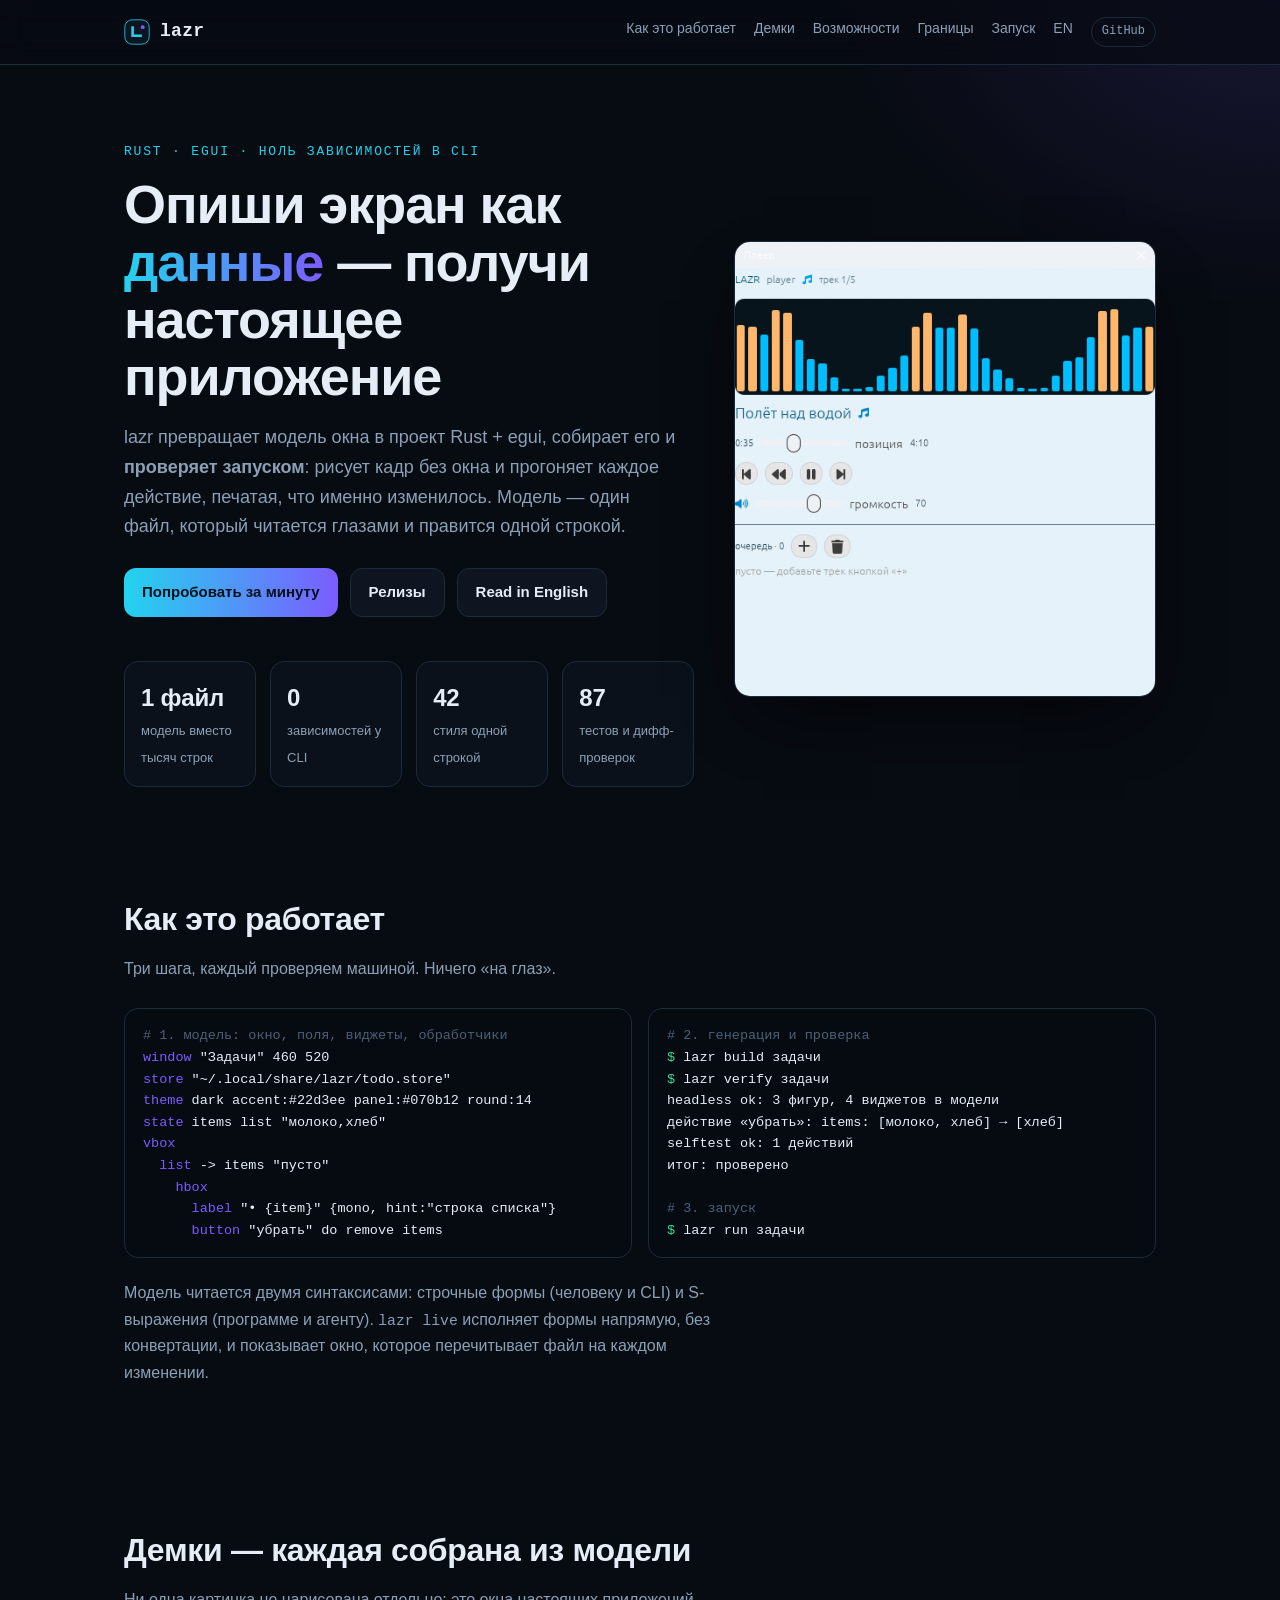
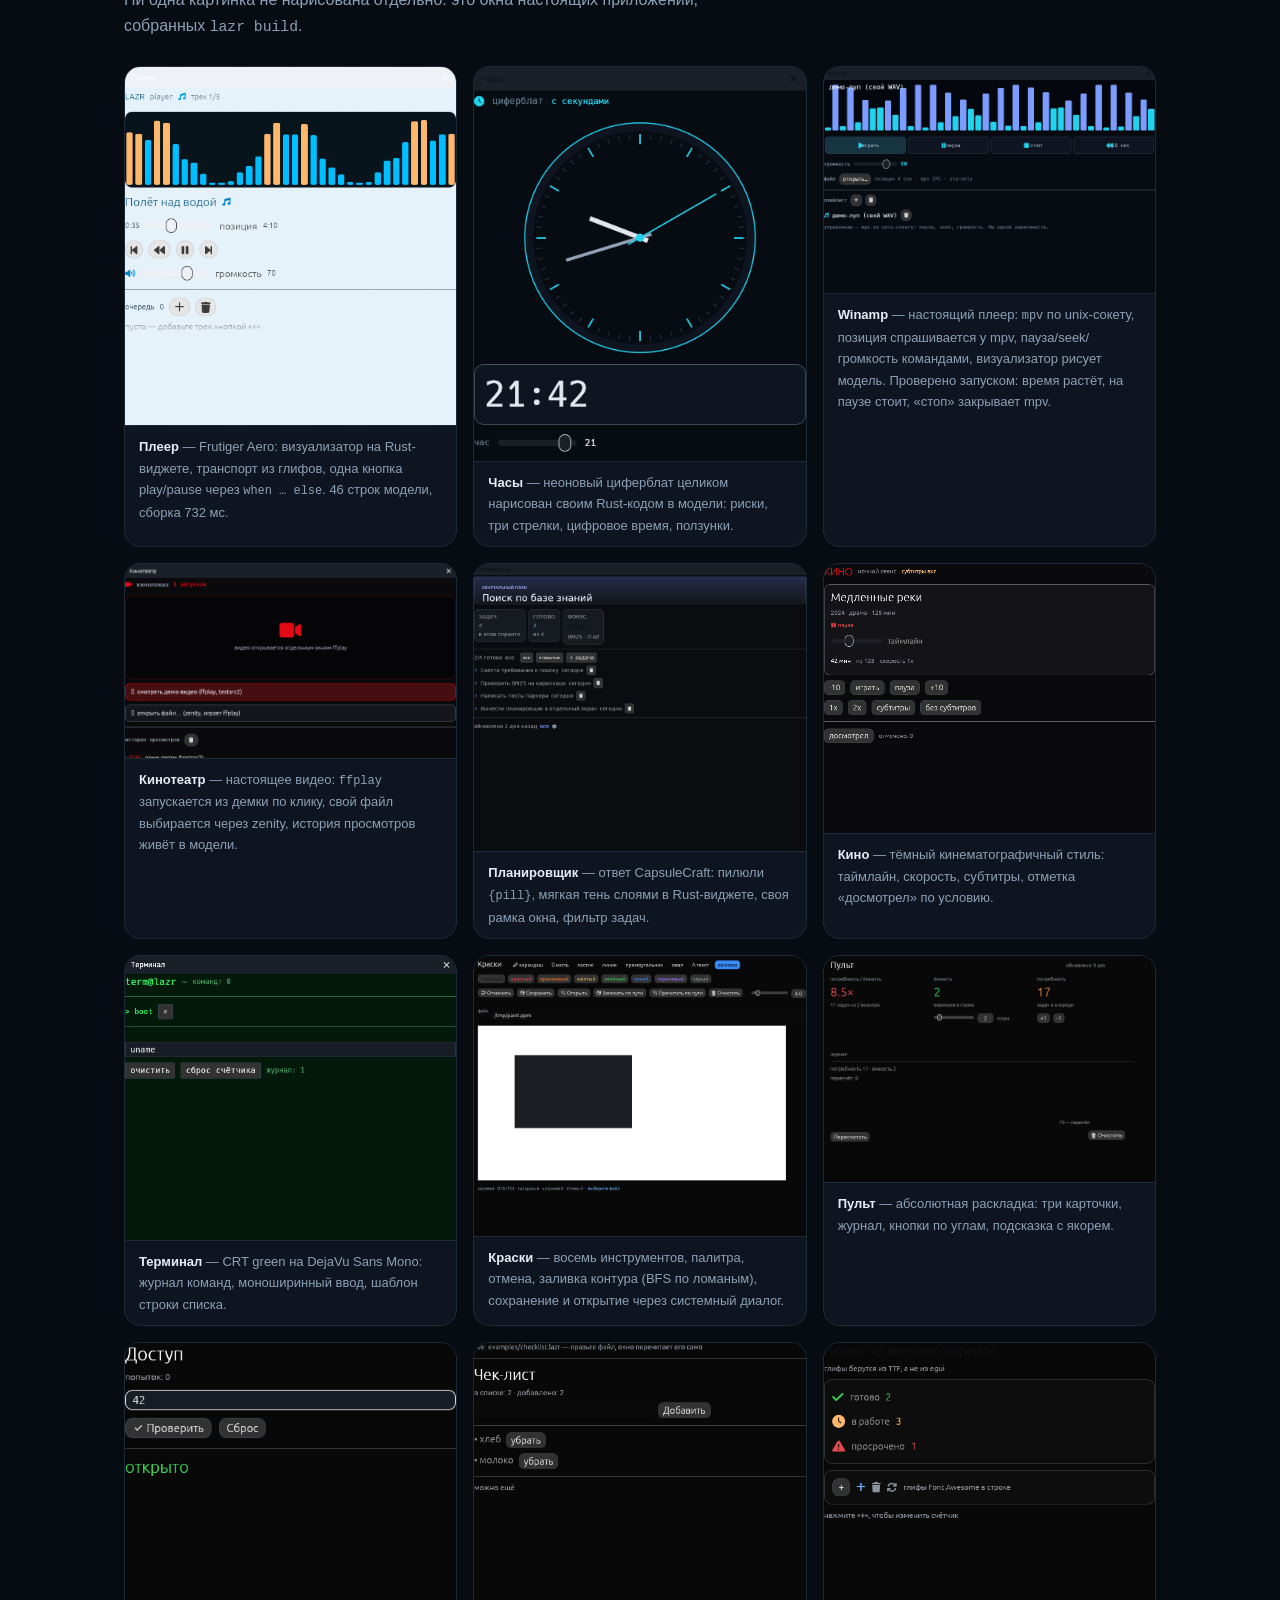
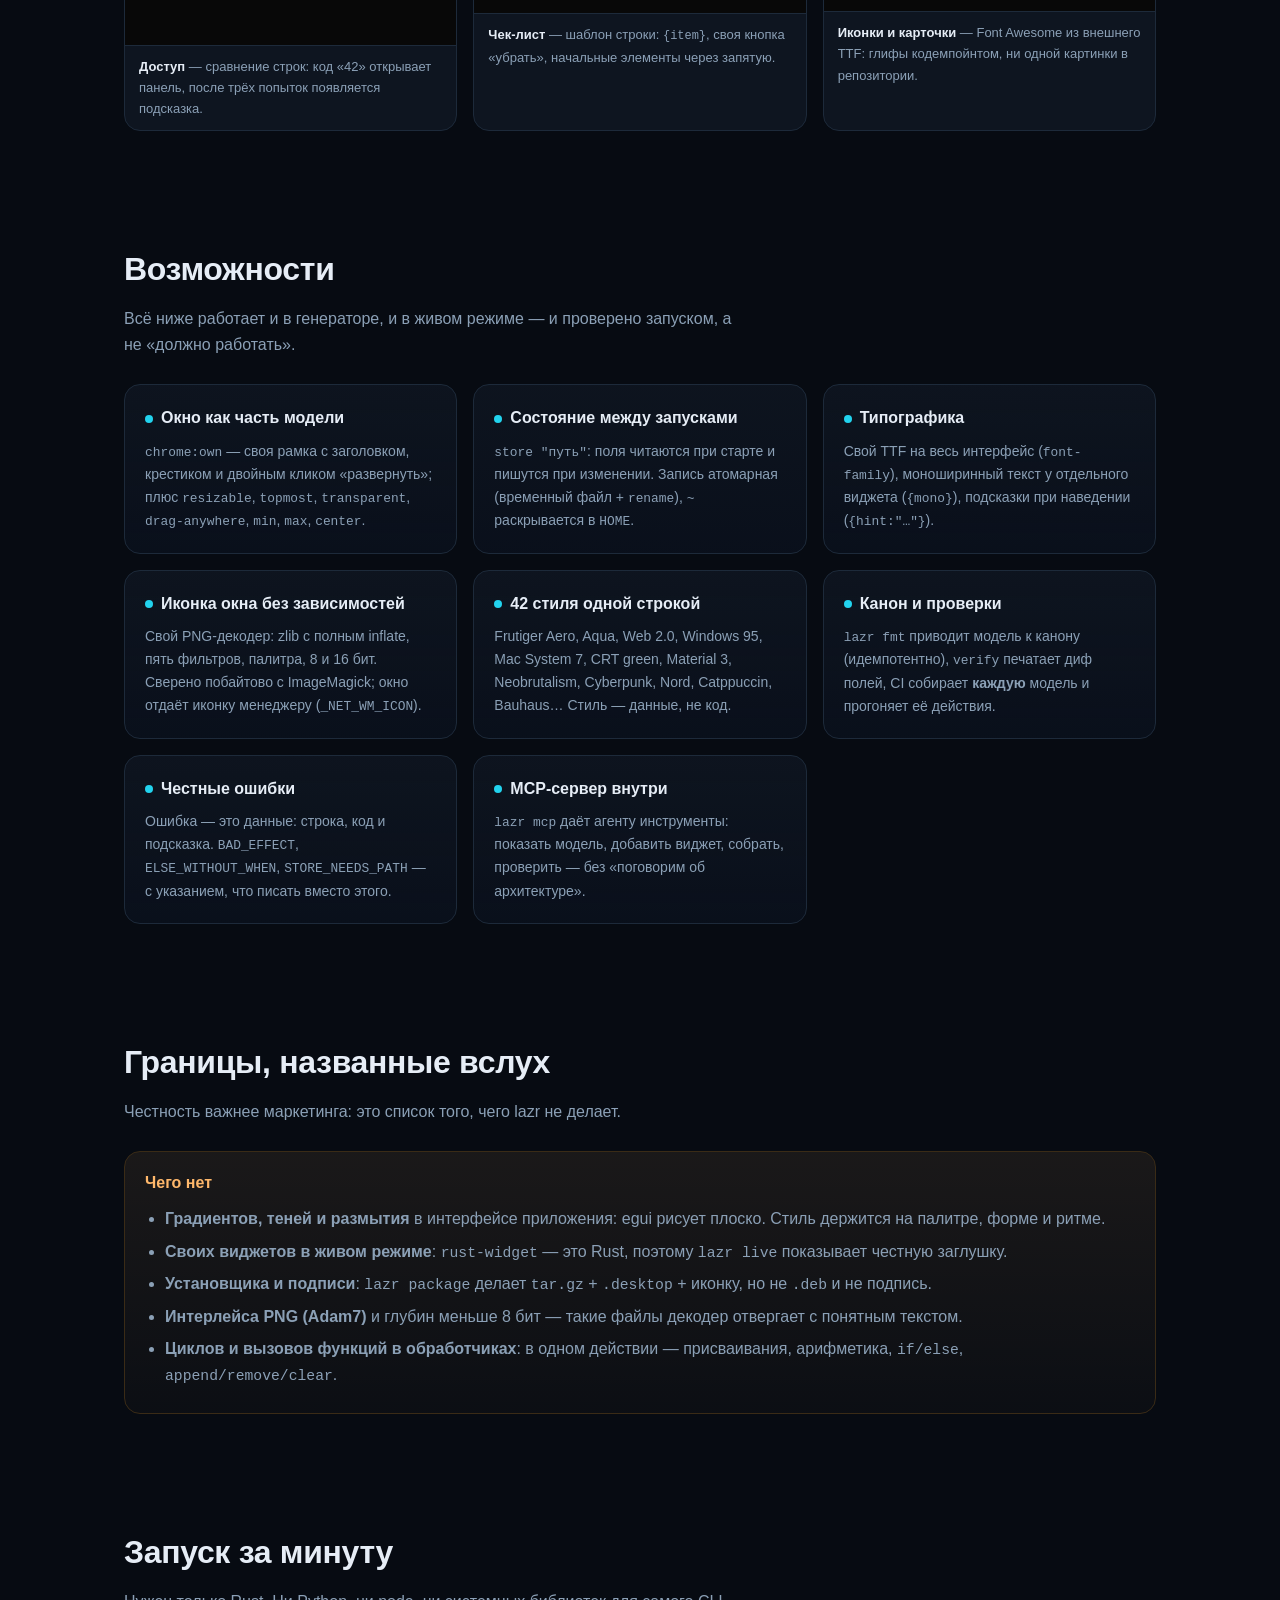
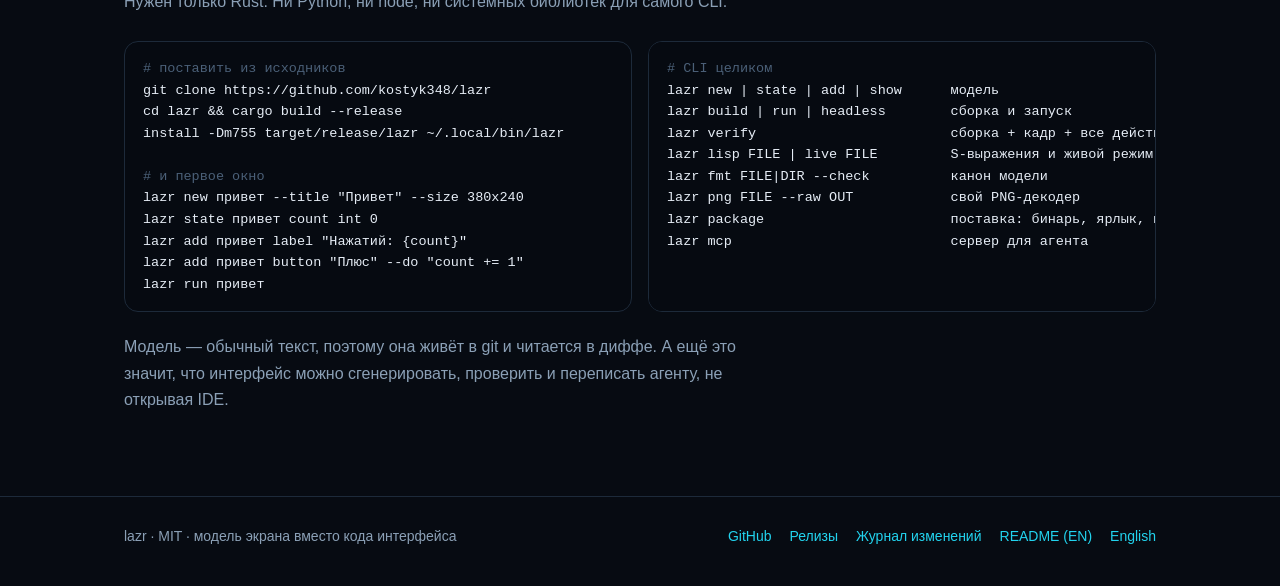
==== commit e9d049eb: "winamp: настоящий плеер на mpv по unix-сокету (позиция, пауза, seek, громкость), зомби закрывается, " ====
--- a/docs/index.html
+++ b/docs/index.html
@@ -188,6 +188,9 @@
     <div class="gallery">
       <figure><img src="player.png" alt="Плеер"><figcaption><b>Плеер</b> — Frutiger Aero: визуализатор на Rust-виджете, транспорт из глифов, одна кнопка play/pause через <code>when … else</code>. 46 строк модели, сборка 732 мс.</figcaption></figure>
       <figure><img src="clock.png" alt="Часы"><figcaption><b>Часы</b> — неоновый циферблат целиком нарисован своим Rust-кодом в модели: риски, три стрелки, цифровое время, ползунки.</figcaption></figure>
+      <figure><img src="winamp.png" alt="Winamp"><figcaption><b>Winamp</b> — настоящий плеер: <code>mpv</code> по unix-сокету, позиция спрашивается у mpv, пауза/seek/громкость командами, визуализатор рисует модель. Проверено запуском: время растёт, на паузе стоит, «стоп» закрывает mpv.</figcaption></figure>
+      <figure><img src="video.png" alt="Кинотеатр"><figcaption><b>Кинотеатр</b> — настоящее видео: <code>ffplay</code> запускается из демки по клику, свой файл выбирается через zenity, история просмотров живёт в модели.</figcaption></figure>
+      <figure><img src="capsule.png" alt="Планировщик"><figcaption><b>Планировщик</b> — ответ CapsuleCraft: пилюли <code>{pill}</code>, мягкая тень слоями в Rust-виджете, своя рамка окна, фильтр задач.</figcaption></figure>
       <figure><img src="cinema.png" alt="Кино"><figcaption><b>Кино</b> — тёмный кинематографичный стиль: таймлайн, скорость, субтитры, отметка «досмотрел» по условию.</figcaption></figure>
       <figure><img src="terminal.png" alt="Терминал"><figcaption><b>Терминал</b> — CRT green на DejaVu Sans Mono: журнал команд, моноширинный ввод, шаблон строки списка.</figcaption></figure>
       <figure><img src="paint.png" alt="Краски"><figcaption><b>Краски</b> — восемь инструментов, палитра, отмена, заливка контура (BFS по ломаным), сохранение и открытие через системный диалог.</figcaption></figure>
